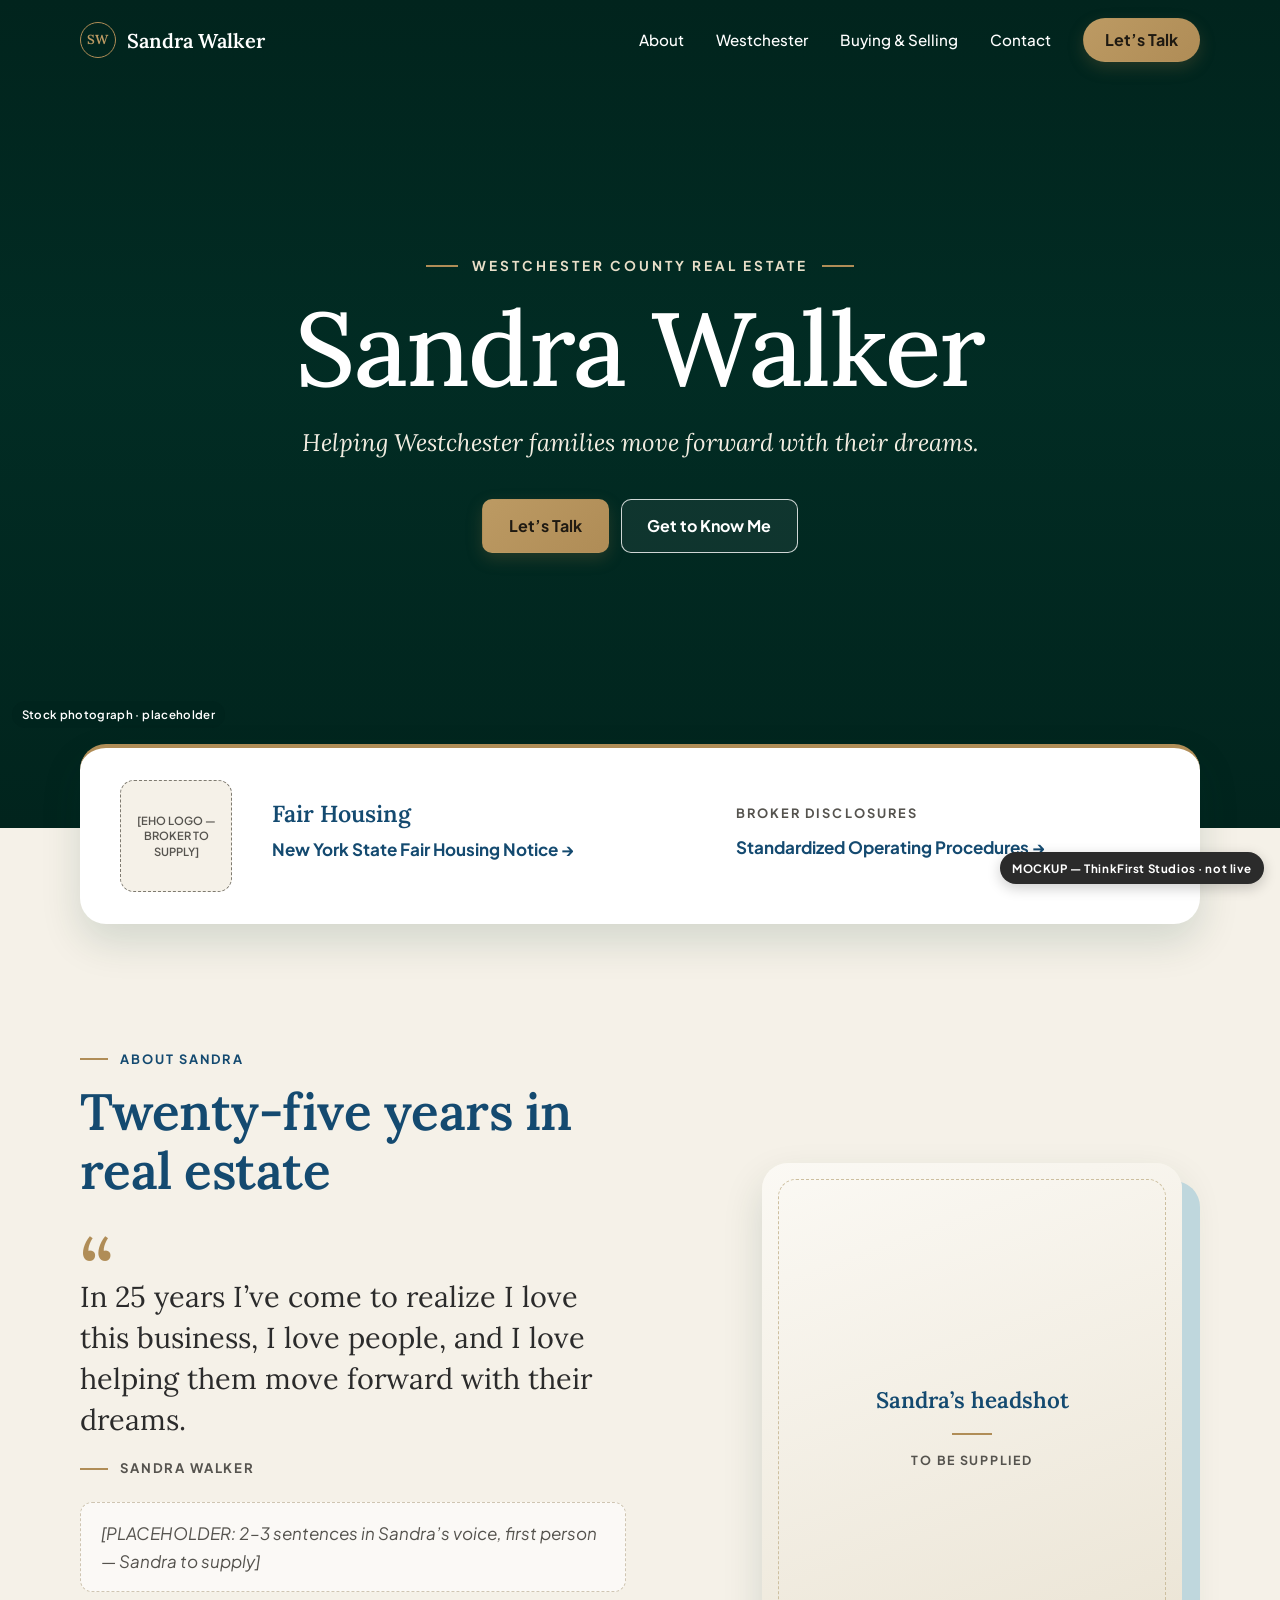
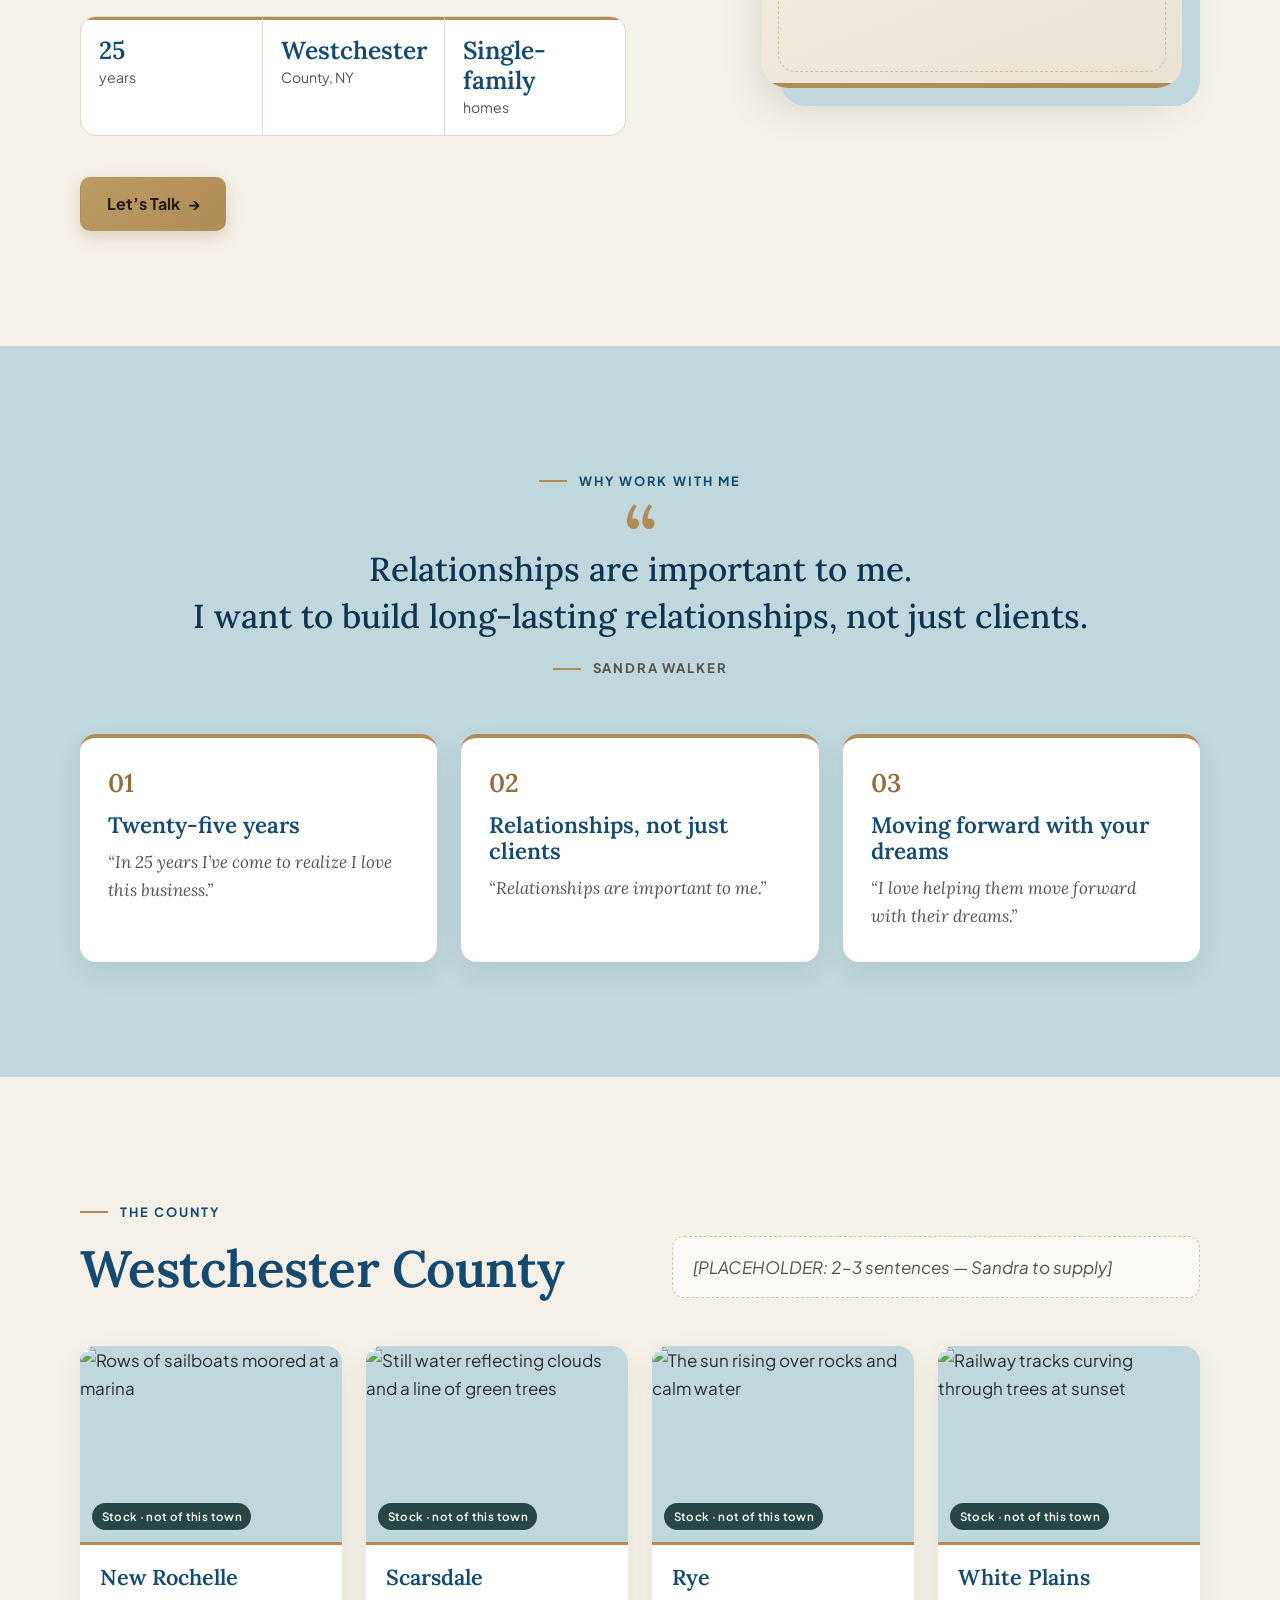
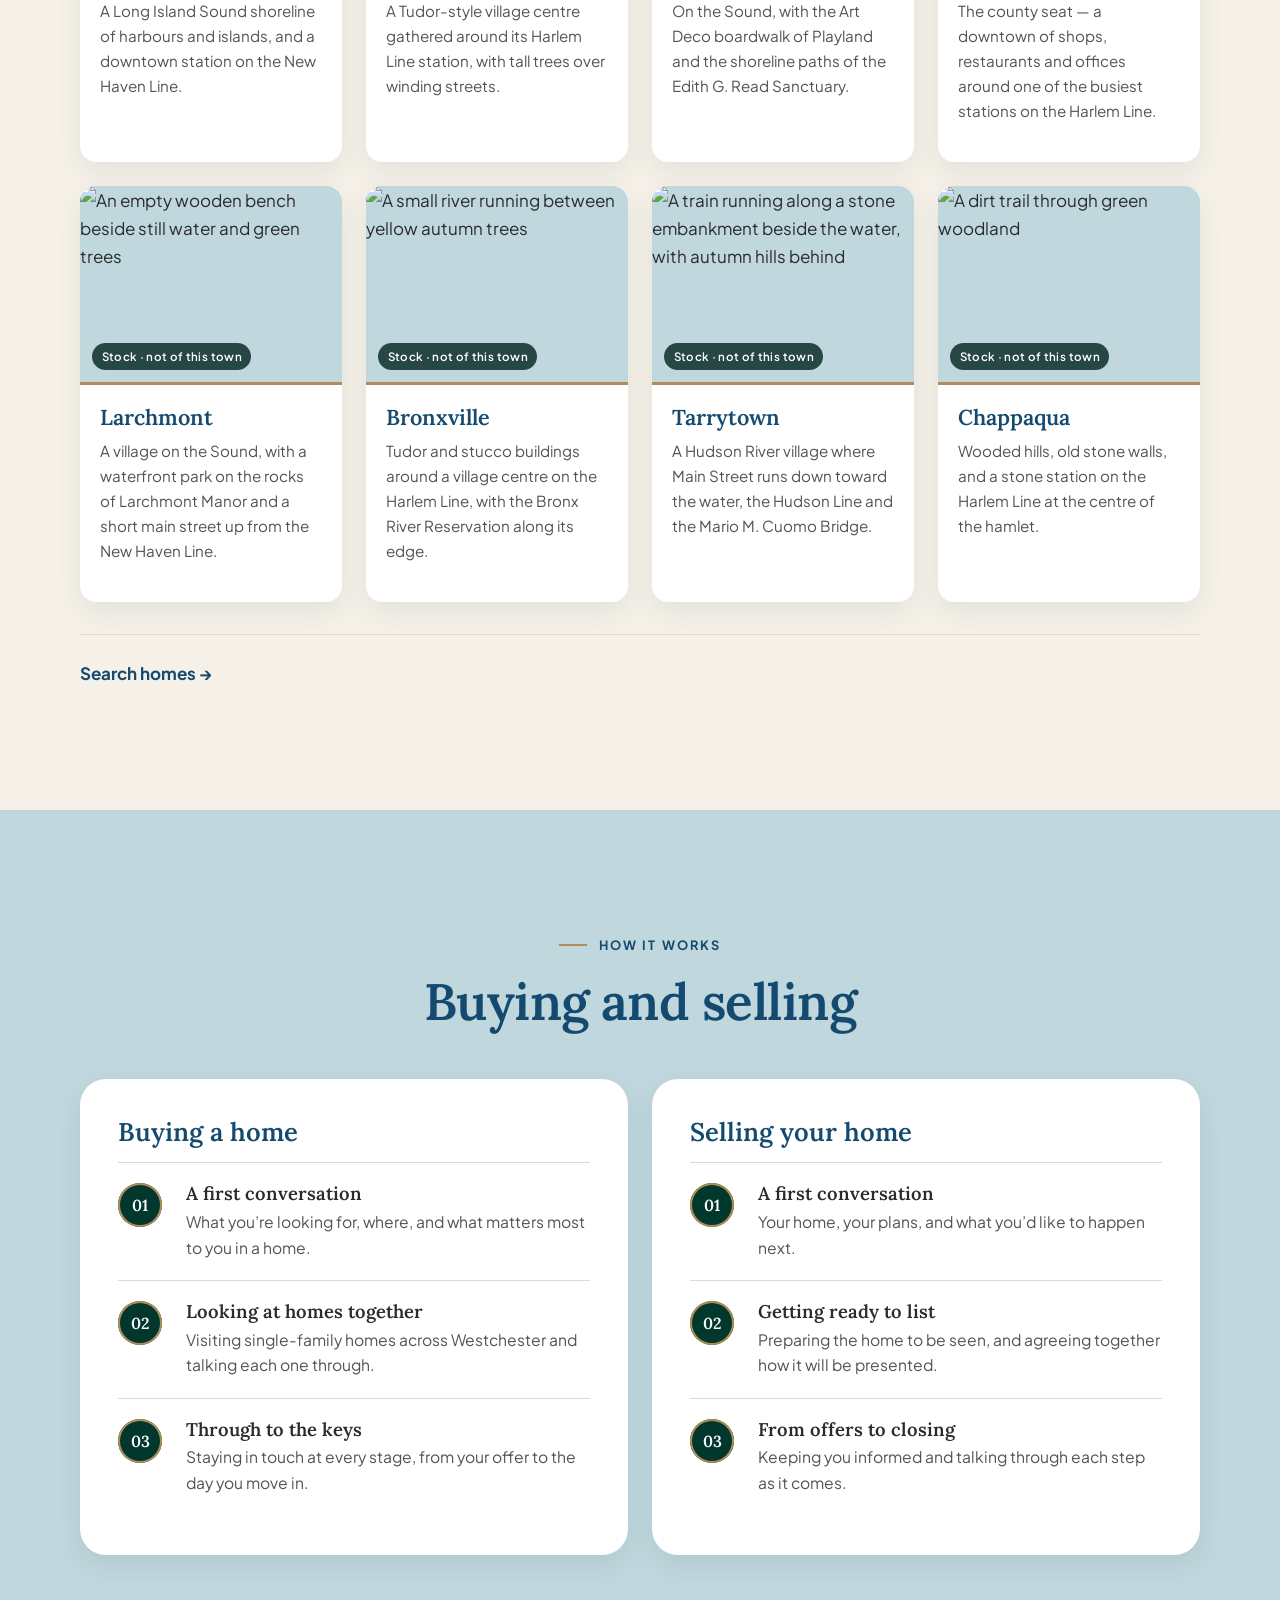
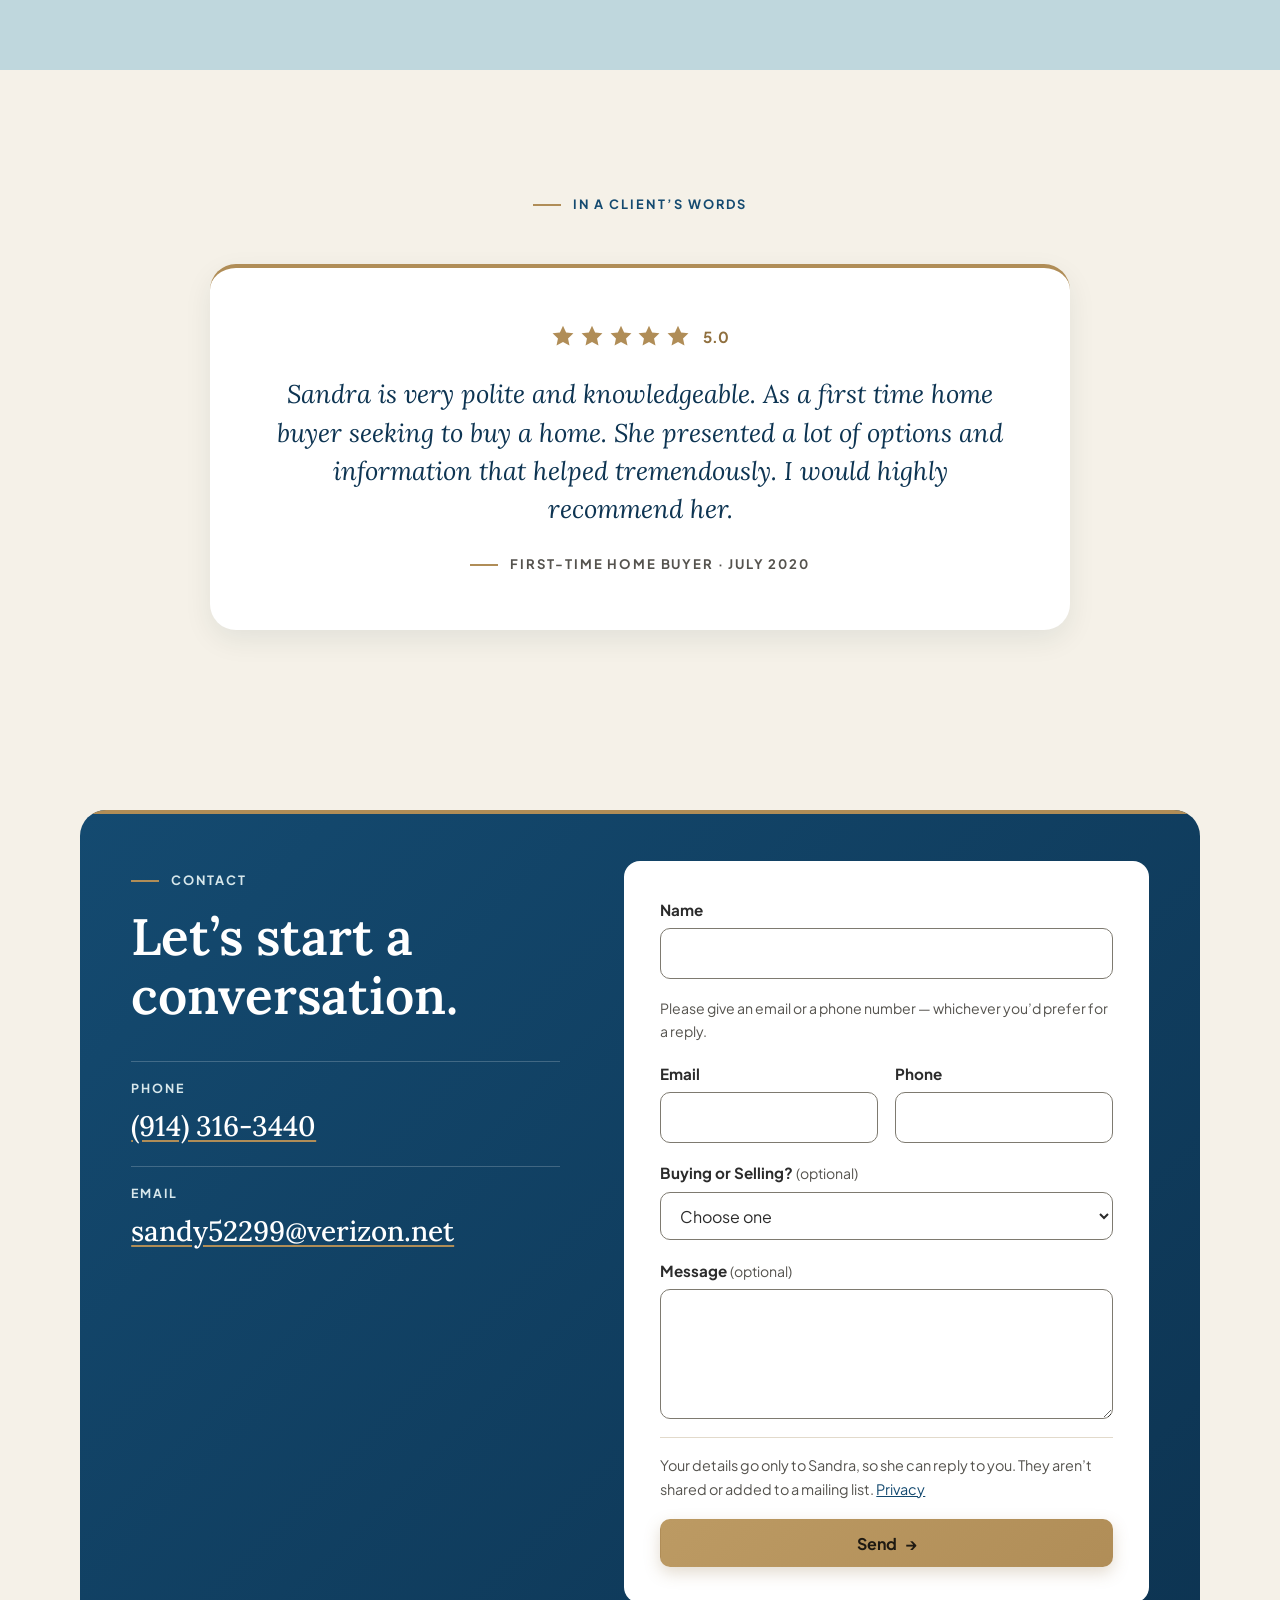
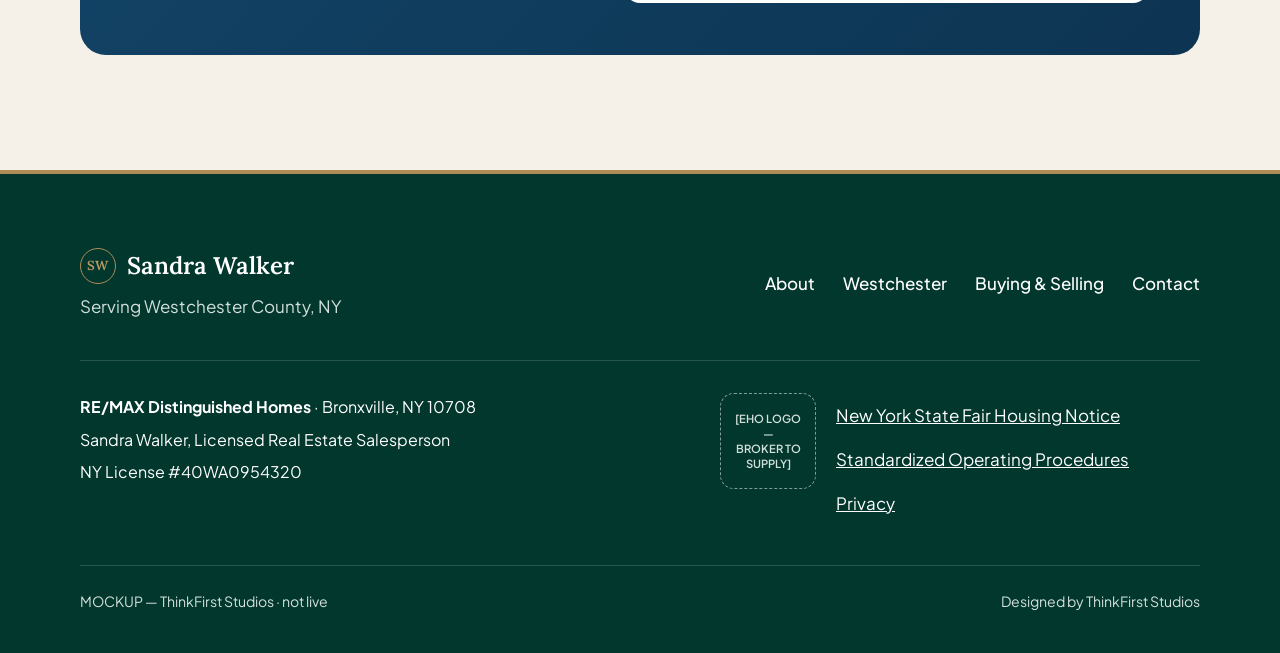
==== index.html @ 58f5e788 "Update preview: no gap under the Fair Housing panel Co-Authored-By: Claude Opus 5.5 <noreply@anthrop" ====
<!DOCTYPE html>
<html lang="en-US">
<head>
  <meta charset="utf-8">
  <meta name="viewport" content="width=device-width, initial-scale=1">
  <title>Sandra Walker · Westchester County Real Estate</title>
  <meta name="description" content="Sandra Walker — 25 years in real estate, serving Westchester County, New York, with a focus on single-family homes.">
  <meta name="robots" content="noindex, nofollow"><!-- mockup: not live -->
  <link rel="canonical" href="https://DOMAIN-TO-CONFIRM.example/">

  <meta property="og:type" content="website">
  <meta property="og:title" content="Sandra Walker · Westchester County Real Estate">
  <meta property="og:description" content="25 years in real estate, serving Westchester County, New York, with a focus on single-family homes.">
  <meta property="og:url" content="https://DOMAIN-TO-CONFIRM.example/">
  <meta property="og:image" content="https://images.pexels.com/photos/216797/pexels-photo-216797.jpeg?auto=compress&amp;cs=tinysrgb&amp;w=1200">
  <meta name="twitter:card" content="summary_large_image">

  <link rel="preconnect" href="https://fonts.googleapis.com">
  <link rel="preconnect" href="https://fonts.gstatic.com" crossorigin>
  <link href="https://fonts.googleapis.com/css2?family=Lora:ital,wght@0,400;0,500;0,600;1,400;1,500&amp;family=Plus+Jakarta+Sans:ital,wght@0,400;0,500;0,600;0,700;0,800;1,400;1,500&amp;display=swap" rel="stylesheet">
  <link rel="stylesheet" href="styles.css?v=8">
  <script>document.documentElement.classList.add('js');</script>

  <script type="application/ld+json">
  {
    "@context": "https://schema.org",
    "@type": "RealEstateAgent",
    "name": "Sandra Walker",
    "description": "Real estate in Westchester County, New York, focused on single-family homes.",
    "url": "https://DOMAIN-TO-CONFIRM.example/",
    "areaServed": {
      "@type": "AdministrativeArea",
      "name": "Westchester County, NY"
    }
  }
  </script>
</head>
<body class="home">
  <a class="skip" href="#main">Skip to content</a>

  <div class="mockup-badge" aria-hidden="true">MOCKUP — ThinkFirst Studios · not live</div>

  <header class="site-header" id="top">
    <div class="wrap">
      <a class="brand" href="#top"><span class="brand-mark" aria-hidden="true">SW</span>Sandra Walker</a>
      <nav class="nav" aria-label="Main">
        <button class="nav-toggle" type="button" aria-expanded="false" aria-controls="nav-list">Menu</button>
        <ul class="nav-list" id="nav-list">
          <li><a href="#about">About</a></li>
          <li><a href="#westchester">Westchester</a></li>
          <li><a href="#buying-selling">Buying &amp; Selling</a></li>
          <li><a href="#contact">Contact</a></li>
        </ul>
        <a class="btn btn--pill" href="#contact">Let’s Talk</a>
      </nav>
    </div>
  </header>

  <main id="main">
    <p class="visually-hidden">This is a design mockup by ThinkFirst Studios. It is not live, and bracketed items are placeholders awaiting confirmation.</p>

    <!-- 1 · HERO — full-bleed photo, navy scrim, centred type -->
    <section class="hero" aria-labelledby="hero-name">
      <div class="hero-media">
        <img
          src="https://images.pexels.com/photos/216797/pexels-photo-216797.jpeg?auto=compress&amp;cs=tinysrgb&amp;w=1600"
          srcset="https://images.pexels.com/photos/216797/pexels-photo-216797.jpeg?auto=compress&amp;cs=tinysrgb&amp;w=800 800w,
                  https://images.pexels.com/photos/216797/pexels-photo-216797.jpeg?auto=compress&amp;cs=tinysrgb&amp;w=1200 1200w,
                  https://images.pexels.com/photos/216797/pexels-photo-216797.jpeg?auto=compress&amp;cs=tinysrgb&amp;w=1600 1600w"
          sizes="100vw" width="1600" height="899"
          alt="A path through tall trees in autumn, the ground covered in fallen leaves">
        <span class="stock-tag">Stock photograph · placeholder</span>
      </div>

      <div class="wrap hero-inner">
        <p class="hero-sub reveal">Westchester County Real Estate</p>
        <h1 class="hero-name reveal" style="--i:1" id="hero-name">Sandra Walker</h1>
        <p class="hero-line reveal" style="--i:2">Helping Westchester families move forward with their dreams.</p>
        <div class="hero-actions reveal" style="--i:3">
          <a class="btn btn--light" href="#contact">Let’s Talk</a>
          <a class="btn btn--ghost" href="#about">Get to Know Me</a>
        </div>
      </div>
    </section>

    <!-- Fair Housing + About share one background so there is no gap under the panel -->
    <div class="about-wrap">

    <!-- FAIR HOUSING — homepage element, prominent (B3 + B4). The footer repeats it; the footer alone is not enough. -->
    <section class="fair-housing" id="fair-housing" aria-labelledby="fh-title">
      <div class="wrap">
        <div class="fh-panel">
          <div class="eho-slot" role="img" aria-label="Placeholder: Equal Housing Opportunity logo, broker to supply">[EHO LOGO —<br>BROKER TO SUPPLY]</div>
          <div class="fh-col">
            <h2 class="fh-title" id="fh-title">Fair Housing</h2>
            <a class="text-link" href="#fair-housing">New York State Fair Housing Notice&nbsp;→</a>
          </div>
          <div class="fh-col">
            <p class="fh-kicker">Broker disclosures</p>
            <a class="text-link" href="#fair-housing">Standardized Operating Procedures&nbsp;→</a>
          </div>
        </div>
      </div>
    </section>

    <!-- 2 · ABOUT — text left, portrait right -->
    <section class="section" id="about" aria-labelledby="about-title">
      <div class="wrap about-grid">
        <div class="about-text">
          <p class="eyebrow reveal">About Sandra</p>
          <h2 class="section-title reveal" style="--i:1" id="about-title">Twenty-five years in real estate</h2>
          <figure class="quote reveal" style="--i:2">
            <span class="qmark" aria-hidden="true">“</span>
            <blockquote><p>In 25 years I’ve come to realize I love this business, I love people, and I love helping them move forward with their dreams.</p></blockquote>
            <figcaption>Sandra Walker</figcaption>
          </figure>
          <p class="placeholder-copy reveal" style="--i:3">[PLACEHOLDER: 2–3 sentences in Sandra’s voice, first person — Sandra to supply]</p>
          <ul class="facts reveal" style="--i:4" aria-label="At a glance">
            <li><strong>25</strong><span>years</span></li>
            <li><strong>Westchester</strong><span>County, NY</span></li>
            <li><strong>Single-family</strong><span>homes</span></li>
          </ul>
          <a class="btn btn--solid reveal" style="--i:5" href="#contact">Let’s Talk <span aria-hidden="true">→</span></a>
        </div>

        <div class="about-media reveal" style="--i:2">
          <!-- Headshot hidden for presenting; assets/sandra-headshot.jpg (240px) is on file. Swap in a full-size photo when supplied. -->
          <div class="portrait portrait--empty" role="img" aria-label="Placeholder: Sandra’s headshot, to be supplied">
            <div class="portrait-label">
              <strong>Sandra’s headshot</strong>
              <span class="rule-short" aria-hidden="true"></span>
              <span>To be supplied</span>
            </div>
          </div>
        </div>
      </div>
    </section>

    </div><!-- /.about-wrap -->

    <!-- 3 · WHY WORK WITH ME — built from her two quotes and nothing else -->
    <section class="section section--mist" id="why" aria-labelledby="why-title">
      <div class="wrap">
        <div class="center-head">
          <h2 class="eyebrow reveal" id="why-title">Why work with me</h2>
          <figure class="quote quote--center quote--two-line reveal" style="--i:1">
            <span class="qmark" aria-hidden="true">“</span>
            <blockquote><p>Relationships are important to me.<br class="br-wide">I want to build long-lasting relationships, not just clients.</p></blockquote>
            <figcaption>Sandra Walker</figcaption>
          </figure>
        </div>

        <ul class="points">
          <li class="point reveal">
            <span class="point-num" aria-hidden="true">01</span>
            <h3>Twenty-five years</h3>
            <p>“In 25 years I’ve come to realize I love this business.”</p>
          </li>
          <li class="point reveal" style="--i:1">
            <span class="point-num" aria-hidden="true">02</span>
            <h3>Relationships, not just clients</h3>
            <p>“Relationships are important to me.”</p>
          </li>
          <li class="point reveal" style="--i:2">
            <span class="point-num" aria-hidden="true">03</span>
            <h3>Moving forward with your dreams</h3>
            <p>“I love helping them move forward with their dreams.”</p>
          </li>
        </ul>
      </div>
    </section>

    <!-- 4 · WESTCHESTER COUNTY — lifestyle only; describes the place, not the people (B5). Photos generic and unlabelled (B11). -->
    <section class="section" id="westchester" aria-labelledby="west-title">
      <div class="wrap">
        <div class="split-head">
          <div>
            <p class="eyebrow reveal">The county</p>
            <h2 class="section-title reveal" style="--i:1" id="west-title">Westchester County</h2>
          </div>
          <p class="placeholder-copy reveal" style="--i:2">[PLACEHOLDER: 2–3 sentences — Sandra to supply]</p>
        </div>

        <div class="towns">
          <article class="town reveal">
            <div class="town-media">
              <img loading="lazy" decoding="async" width="800" height="600"
                src="https://images.pexels.com/photos/8292102/pexels-photo-8292102.jpeg?auto=compress&amp;cs=tinysrgb&amp;w=800"
                srcset="https://images.pexels.com/photos/8292102/pexels-photo-8292102.jpeg?auto=compress&amp;cs=tinysrgb&amp;w=500 500w, https://images.pexels.com/photos/8292102/pexels-photo-8292102.jpeg?auto=compress&amp;cs=tinysrgb&amp;w=800 800w"
                sizes="(min-width:1080px) 280px, (min-width:600px) 50vw, 100vw"
                alt="Rows of sailboats moored at a marina">
              <span class="stock-tag">Stock · not of this town</span>
            </div>
            <div class="town-body">
              <h3>New Rochelle</h3>
              <p>A Long Island Sound shoreline of harbours and islands, and a downtown station on the New Haven Line.</p>
            </div>
          </article>

          <article class="town reveal" style="--i:1">
            <div class="town-media">
              <img loading="lazy" decoding="async" width="800" height="600"
                src="https://images.pexels.com/photos/8605992/pexels-photo-8605992.jpeg?auto=compress&amp;cs=tinysrgb&amp;w=800"
                srcset="https://images.pexels.com/photos/8605992/pexels-photo-8605992.jpeg?auto=compress&amp;cs=tinysrgb&amp;w=500 500w, https://images.pexels.com/photos/8605992/pexels-photo-8605992.jpeg?auto=compress&amp;cs=tinysrgb&amp;w=800 800w"
                sizes="(min-width:1080px) 280px, (min-width:600px) 50vw, 100vw"
                alt="Still water reflecting clouds and a line of green trees">
              <span class="stock-tag">Stock · not of this town</span>
            </div>
            <div class="town-body">
              <h3>Scarsdale</h3>
              <p>A Tudor-style village centre gathered around its Harlem Line station, with tall trees over winding streets.</p>
            </div>
          </article>

          <article class="town reveal" style="--i:2">
            <div class="town-media">
              <img loading="lazy" decoding="async" width="800" height="600"
                src="https://images.pexels.com/photos/2163074/pexels-photo-2163074.jpeg?auto=compress&amp;cs=tinysrgb&amp;w=800"
                srcset="https://images.pexels.com/photos/2163074/pexels-photo-2163074.jpeg?auto=compress&amp;cs=tinysrgb&amp;w=500 500w, https://images.pexels.com/photos/2163074/pexels-photo-2163074.jpeg?auto=compress&amp;cs=tinysrgb&amp;w=800 800w"
                sizes="(min-width:1080px) 280px, (min-width:600px) 50vw, 100vw"
                alt="The sun rising over rocks and calm water">
              <span class="stock-tag">Stock · not of this town</span>
            </div>
            <div class="town-body">
              <h3>Rye</h3>
              <p>On the Sound, with the Art Deco boardwalk of Playland and the shoreline paths of the Edith G. Read Sanctuary.</p>
            </div>
          </article>

          <article class="town reveal" style="--i:3">
            <div class="town-media">
              <img loading="lazy" decoding="async" width="800" height="600"
                src="https://images.pexels.com/photos/724712/pexels-photo-724712.jpeg?auto=compress&amp;cs=tinysrgb&amp;w=800"
                srcset="https://images.pexels.com/photos/724712/pexels-photo-724712.jpeg?auto=compress&amp;cs=tinysrgb&amp;w=500 500w, https://images.pexels.com/photos/724712/pexels-photo-724712.jpeg?auto=compress&amp;cs=tinysrgb&amp;w=800 800w"
                sizes="(min-width:1080px) 280px, (min-width:600px) 50vw, 100vw"
                alt="Railway tracks curving through trees at sunset">
              <span class="stock-tag">Stock · not of this town</span>
            </div>
            <div class="town-body">
              <h3>White Plains</h3>
              <p>The county seat — a downtown of shops, restaurants and offices around one of the busiest stations on the Harlem Line.</p>
            </div>
          </article>

          <article class="town reveal">
            <div class="town-media">
              <img loading="lazy" decoding="async" width="800" height="600"
                src="https://images.pexels.com/photos/30759243/pexels-photo-30759243.jpeg?auto=compress&amp;cs=tinysrgb&amp;w=800"
                srcset="https://images.pexels.com/photos/30759243/pexels-photo-30759243.jpeg?auto=compress&amp;cs=tinysrgb&amp;w=500 500w, https://images.pexels.com/photos/30759243/pexels-photo-30759243.jpeg?auto=compress&amp;cs=tinysrgb&amp;w=800 800w"
                sizes="(min-width:1080px) 280px, (min-width:600px) 50vw, 100vw"
                alt="An empty wooden bench beside still water and green trees">
              <span class="stock-tag">Stock · not of this town</span>
            </div>
            <div class="town-body">
              <h3>Larchmont</h3>
              <p>A village on the Sound, with a waterfront park on the rocks of Larchmont Manor and a short main street up from the New Haven Line.</p>
            </div>
          </article>

          <article class="town reveal" style="--i:1">
            <div class="town-media">
              <img loading="lazy" decoding="async" width="800" height="600"
                src="https://images.pexels.com/photos/1425658/pexels-photo-1425658.jpeg?auto=compress&amp;cs=tinysrgb&amp;w=800"
                srcset="https://images.pexels.com/photos/1425658/pexels-photo-1425658.jpeg?auto=compress&amp;cs=tinysrgb&amp;w=500 500w, https://images.pexels.com/photos/1425658/pexels-photo-1425658.jpeg?auto=compress&amp;cs=tinysrgb&amp;w=800 800w"
                sizes="(min-width:1080px) 280px, (min-width:600px) 50vw, 100vw"
                alt="A small river running between yellow autumn trees">
              <span class="stock-tag">Stock · not of this town</span>
            </div>
            <div class="town-body">
              <h3>Bronxville</h3>
              <p>Tudor and stucco buildings around a village centre on the Harlem Line, with the Bronx River Reservation along its edge.</p>
            </div>
          </article>

          <article class="town reveal" style="--i:2">
            <div class="town-media">
              <img loading="lazy" decoding="async" width="800" height="600"
                src="https://images.pexels.com/photos/20267281/pexels-photo-20267281.jpeg?auto=compress&amp;cs=tinysrgb&amp;w=800"
                srcset="https://images.pexels.com/photos/20267281/pexels-photo-20267281.jpeg?auto=compress&amp;cs=tinysrgb&amp;w=500 500w, https://images.pexels.com/photos/20267281/pexels-photo-20267281.jpeg?auto=compress&amp;cs=tinysrgb&amp;w=800 800w"
                sizes="(min-width:1080px) 280px, (min-width:600px) 50vw, 100vw"
                alt="A train running along a stone embankment beside the water, with autumn hills behind">
              <span class="stock-tag">Stock · not of this town</span>
            </div>
            <div class="town-body">
              <h3>Tarrytown</h3>
              <p>A Hudson River village where Main Street runs down toward the water, the Hudson Line and the Mario M. Cuomo Bridge.</p>
            </div>
          </article>

          <article class="town reveal" style="--i:3">
            <div class="town-media">
              <img loading="lazy" decoding="async" width="800" height="600"
                src="https://images.pexels.com/photos/30409600/pexels-photo-30409600.jpeg?auto=compress&amp;cs=tinysrgb&amp;w=800"
                srcset="https://images.pexels.com/photos/30409600/pexels-photo-30409600.jpeg?auto=compress&amp;cs=tinysrgb&amp;w=500 500w, https://images.pexels.com/photos/30409600/pexels-photo-30409600.jpeg?auto=compress&amp;cs=tinysrgb&amp;w=800 800w"
                sizes="(min-width:1080px) 280px, (min-width:600px) 50vw, 100vw"
                alt="A dirt trail through green woodland">
              <span class="stock-tag">Stock · not of this town</span>
            </div>
            <div class="town-body">
              <h3>Chappaqua</h3>
              <p>Wooded hills, old stone walls, and a stone station on the Harlem Line at the centre of the hamlet.</p>
            </div>
          </article>
        </div>

        <div class="west-foot">
          <!-- The only listings link on the site. -->
          <div class="search-row">
            <a class="text-link" href="#westchester">Search homes&nbsp;→</a>
          </div>
        </div>
      </div>
    </section>

    <!-- 5 · BUYING AND SELLING — process only (B9) -->
    <section class="section section--mist" id="buying-selling" aria-labelledby="bs-title">
      <div class="wrap">
        <div class="center-head">
          <p class="eyebrow reveal">How it works</p>
          <h2 class="section-title reveal" style="--i:1" id="bs-title">Buying and selling</h2>
        </div>

        <div class="process">
          <div class="panel reveal">
            <h3>Buying a home</h3>
            <ol class="steps">
              <li><span class="step-num" aria-hidden="true">01</span><div><h4>A first conversation</h4><p>What you’re looking for, where, and what matters most to you in a home.</p></div></li>
              <li><span class="step-num" aria-hidden="true">02</span><div><h4>Looking at homes together</h4><p>Visiting single-family homes across Westchester and talking each one through.</p></div></li>
              <li><span class="step-num" aria-hidden="true">03</span><div><h4>Through to the keys</h4><p>Staying in touch at every stage, from your offer to the day you move in.</p></div></li>
            </ol>
          </div>
          <div class="panel reveal" style="--i:1">
            <h3>Selling your home</h3>
            <ol class="steps">
              <li><span class="step-num" aria-hidden="true">01</span><div><h4>A first conversation</h4><p>Your home, your plans, and what you’d like to happen next.</p></div></li>
              <li><span class="step-num" aria-hidden="true">02</span><div><h4>Getting ready to list</h4><p>Preparing the home to be seen, and agreeing together how it will be presented.</p></div></li>
              <li><span class="step-num" aria-hidden="true">03</span><div><h4>From offers to closing</h4><p>Keeping you informed and talking through each step as it comes.</p></div></li>
            </ol>
          </div>
        </div>
      </div>
    </section>

    <!-- 6 · TESTIMONIAL — one real public review, verbatim, with the reviewer's own 5-star rating (Alex's call; no aggregate rating anywhere). Needs the reviewer's written permission before launch (L8). -->
    <section class="section" id="testimonials" aria-labelledby="t-title">
      <div class="wrap">
        <div class="center-head">
          <p class="eyebrow reveal">In a client’s words</p>
          <h2 class="visually-hidden" id="t-title">A client review</h2>
        </div>
        <figure class="review reveal" style="--i:1">
          <div class="review-stars" role="img" aria-label="Rated 5 out of 5"><svg viewBox="0 0 20 20" aria-hidden="true" focusable="false"><path d="M10 1.5l2.6 5.6 6.1.7-4.5 4.2 1.2 6L10 15l-5.4 3 1.2-6L1.3 7.8l6.1-.7z"/></svg><svg viewBox="0 0 20 20" aria-hidden="true" focusable="false"><path d="M10 1.5l2.6 5.6 6.1.7-4.5 4.2 1.2 6L10 15l-5.4 3 1.2-6L1.3 7.8l6.1-.7z"/></svg><svg viewBox="0 0 20 20" aria-hidden="true" focusable="false"><path d="M10 1.5l2.6 5.6 6.1.7-4.5 4.2 1.2 6L10 15l-5.4 3 1.2-6L1.3 7.8l6.1-.7z"/></svg><svg viewBox="0 0 20 20" aria-hidden="true" focusable="false"><path d="M10 1.5l2.6 5.6 6.1.7-4.5 4.2 1.2 6L10 15l-5.4 3 1.2-6L1.3 7.8l6.1-.7z"/></svg><svg viewBox="0 0 20 20" aria-hidden="true" focusable="false"><path d="M10 1.5l2.6 5.6 6.1.7-4.5 4.2 1.2 6L10 15l-5.4 3 1.2-6L1.3 7.8l6.1-.7z"/></svg><span aria-hidden="true">5.0</span></div>
          <blockquote>
            <p>Sandra is very polite and knowledgeable. As a first time home buyer seeking to buy a home. She presented a lot of options and information that helped tremendously. I would highly recommend her.</p>
          </blockquote>
          <figcaption>First-time home buyer · July 2020</figcaption>
        </figure>
      </div>
    </section>

    <!-- 7 · CONTACT — navy panel, form card -->
    <section class="section section--tight" id="contact" aria-labelledby="contact-title">
      <div class="wrap">
        <div class="contact-panel reveal">
          <div class="contact-intro">
            <p class="eyebrow eyebrow--light">Contact</p>
            <h2 class="contact-title" id="contact-title">Let’s start a conversation.</h2>
            <dl class="contact-direct" id="contact-direct">
              <div><dt>Phone</dt><dd><a href="tel:+19143163440">(914) 316-3440</a></dd></div>
              <div><dt>Email</dt><dd><a href="mailto:sandy52299@verizon.net">sandy52299@verizon.net</a></dd></div>
            </dl>
          </div>

          <form class="form" id="contact-form" action="thanks.html" method="post" novalidate>
            <!-- [FORM HANDLER — CONFIRM at launch; mockup sends nothing] -->
            <div class="field">
              <label for="f-name">Name</label>
              <input id="f-name" name="name" type="text" autocomplete="name" required aria-describedby="e-name">
              <p class="error" id="e-name" aria-live="polite"></p>
            </div>

            <p class="hint" id="contact-hint">Please give an email or a phone number — whichever you’d prefer for a reply.</p>
            <div class="form-row">
              <div class="field">
                <label for="f-email">Email</label>
                <input id="f-email" name="email" type="email" autocomplete="email" inputmode="email" aria-describedby="contact-hint e-email">
                <p class="error" id="e-email" aria-live="polite"></p>
              </div>
              <div class="field">
                <label for="f-phone">Phone</label>
                <input id="f-phone" name="phone" type="tel" autocomplete="tel" inputmode="tel" aria-describedby="contact-hint e-phone">
                <p class="error" id="e-phone" aria-live="polite"></p>
              </div>
            </div>

            <div class="field">
              <label for="f-intent">Buying or Selling? <span class="hint">(optional)</span></label>
              <select id="f-intent" name="intent">
                <option value="">Choose one</option>
                <option>Buying</option>
                <option>Selling</option>
                <option>Both</option>
                <option>Just exploring</option>
              </select>
            </div>

            <div class="field">
              <label for="f-message">Message <span class="hint">(optional)</span></label>
              <textarea id="f-message" name="message" rows="4"></textarea>
            </div>

            <p class="data-line">Your details go only to Sandra, so she can reply to you. They aren’t shared or added to a mailing list. <a href="privacy.html">Privacy</a></p>

            <div><button class="btn btn--solid btn--block" type="submit">Send <span aria-hidden="true">→</span></button></div>
          </form>
        </div>
      </div>
    </section>
  </main>

  <!-- 8 · FOOTER -->
  <footer class="site-footer">
    <div class="wrap">
      <div class="foot-top">
        <div>
          <p class="foot-name"><span class="brand-mark" aria-hidden="true">SW</span>Sandra Walker</p>
          <p class="foot-serving">Serving Westchester County, NY</p>
        </div>
        <ul class="foot-nav">
          <li><a href="#about">About</a></li>
          <li><a href="#westchester">Westchester</a></li>
          <li><a href="#buying-selling">Buying &amp; Selling</a></li>
          <li><a href="#contact">Contact</a></li>
        </ul>
      </div>

      <div class="foot-grid">
        <div class="foot-legal">
          <p><strong>RE/MAX Distinguished Homes</strong> · Bronxville, NY 10708</p>
          <p>Sandra Walker, Licensed Real Estate Salesperson</p>
          <p>NY License #40WA0954320</p>
        </div>
        <div class="foot-fh">
          <div class="eho-slot" role="img" aria-label="Placeholder: Equal Housing Opportunity logo, broker to supply">[EHO LOGO —<br>BROKER TO SUPPLY]</div>
          <ul>
            <li><a href="#fair-housing">New York State Fair Housing Notice</a></li>
            <li><a href="#fair-housing">Standardized Operating Procedures</a></li>
            <li><a href="privacy.html">Privacy</a></li>
          </ul>
        </div>
      </div>

      <div class="foot-base">
        <span>MOCKUP — ThinkFirst Studios · not live</span>
        <span>Designed by ThinkFirst Studios</span>
      </div>
    </div>
  </footer>

  <!-- sticky mobile bar -->
  <div class="mobile-bar">
    <a class="btn btn--outline" href="tel:+19143163440" aria-label="Call Sandra at (914) 316-3440">Call</a>
    <a class="btn btn--solid" href="#contact">Let’s Talk</a>
  </div>

  <script src="script.js?v=5" defer></script>
</body>
</html>
---- styles.css ----
/* Sandra Walker — Westchester County Real Estate · spec mockup (ThinkFirst Studios)
   v3 palette: Estate green, Hudson indigo, Brass, Columbia mist, Fieldstone cream.
   Lora for headings and her words, Plus Jakarta Sans for everything else. */

:root {
  --green: #02372D;       /* Estate green — header, footer */
  --green-deep: #01241D;
  --indigo: #144A70;      /* Hudson indigo — headings, links */
  --indigo-deep: #0D3452;
  --brass: #B08D57;       /* Brass — buttons, CTAs, accents */
  --brass-light: #BC9A63;
  --brass-deep: #8F6F3E;  /* small brass text on light grounds — 4.6:1 */
  --brass-ink: #1F1A12;   /* text on brass — 4.6:1 */
  --mist: #BFD7DD;        /* Columbia mist — section bands */
  --cream: #F5F1E8;       /* Fieldstone cream — page */
  --ink: #2B2B2B;         /* Slate — body text */
  --soft: #55534E;        /* secondary text — 5:1 on mist, 6:1 on cream */
  --white: #FFFFFF;       /* cards, forms */
  --line: #E2DACB;
  --field: #7E7A70;       /* form field borders — 4.4:1 on white */
  --error: #A12A1E;

  --serif: "Lora", Georgia, "Times New Roman", serif;
  --sans: "Plus Jakarta Sans", "Segoe UI", system-ui, -apple-system, sans-serif;

  --max: 1200px;
  --pad: clamp(1.25rem, 4vw, 2.5rem);
  --radius: 16px;
  --radius-lg: 26px;
  --shadow: 0 10px 28px rgba(2, 55, 45, .08);
  --shadow-lift: 0 18px 40px rgba(2, 55, 45, .14);
  --ease: cubic-bezier(.2, .7, .2, 1);
}

*, *::before, *::after { box-sizing: border-box; }

html { scroll-behavior: smooth; scroll-padding-top: 84px; -webkit-text-size-adjust: 100%; }

body {
  margin: 0;
  background: var(--cream);
  color: var(--ink);
  font-family: var(--sans);
  font-size: 1.0625rem;
  line-height: 1.65;
  padding-bottom: 76px; /* room for the mobile bar */
}
@media (min-width: 900px) { body { padding-bottom: 0; } }

img { max-width: 100%; display: block; }
a { color: var(--indigo); }
h1, h2, h3, h4 { font-family: var(--serif); font-weight: 600; line-height: 1.15; margin: 0; color: var(--indigo); }
p { margin: 0; }

.wrap { width: 100%; max-width: var(--max); margin: 0 auto; padding: 0 var(--pad); }

.visually-hidden {
  position: absolute !important; width: 1px; height: 1px; padding: 0; margin: -1px;
  overflow: hidden; clip: rect(0 0 0 0); white-space: nowrap; border: 0;
}

/* ---------- focus ---------- */
:focus-visible { outline: 3px solid var(--indigo); outline-offset: 3px; border-radius: 4px; }
.site-header :focus-visible, .site-footer :focus-visible, .hero :focus-visible, .contact-intro :focus-visible { outline-color: var(--brass); }

.skip {
  position: absolute; left: 1rem; top: -60px; z-index: 300;
  background: var(--green); color: #fff; padding: .75rem 1rem; border-radius: 8px; text-decoration: none;
}
.skip:focus { top: 1rem; }

/* ---------- placeholder flags ---------- */
.flag {
  display: inline-block;
  font-family: var(--sans); font-size: .78rem; font-weight: 500; font-style: normal; letter-spacing: .01em; line-height: 1.45;
  color: var(--indigo-deep);
  background: rgba(20, 74, 112, .08);
  border-left: 3px solid var(--brass);
  border-radius: 0 6px 6px 0;
  padding: .35rem .65rem;
  margin-top: .75rem;
}
.flag--dark { color: #fff; background: rgba(255, 255, 255, .12); border-left-color: var(--brass); }

.placeholder-copy {
  color: var(--soft); font-style: italic;
  border: 1.5px dashed #CFC5B2; background: rgba(255, 255, 255, .6);
  border-radius: 12px; padding: 1rem 1.25rem;
}

/* ---------- mockup marker ---------- */
.mockup-badge {
  position: fixed; z-index: 250; right: .75rem; bottom: 84px;
  background: var(--ink); color: #fff;
  font-size: .72rem; font-weight: 700; letter-spacing: .05em;
  padding: .4rem .75rem; border-radius: 999px; pointer-events: none;
  box-shadow: 0 4px 14px rgba(0, 0, 0, .2);
}
@media (min-width: 900px) { .mockup-badge { bottom: 1rem; right: 1rem; } }

/* ---------- buttons ---------- */
.btn {
  display: inline-flex; align-items: center; justify-content: center; gap: .5rem;
  min-height: 48px; padding: .8rem 1.6rem;
  font-family: var(--sans); font-size: 1rem; font-weight: 700;
  text-decoration: none; border-radius: 10px; border: 1.5px solid transparent;
  cursor: pointer;
  transition: background-position .4s var(--ease), background-color .2s, color .2s, border-color .2s, transform .2s var(--ease), box-shadow .2s;
}
.btn:hover { transform: translateY(-1px); }
.btn--solid, .btn--light, .btn--pill {
  color: var(--brass-ink);
  background: linear-gradient(135deg, var(--brass-light) 0%, var(--brass) 55%, var(--brass) 100%);
  background-size: 200% 100%; background-position: 0 0;
  box-shadow: 0 6px 16px rgba(143, 111, 62, .25);
}
.btn--solid:hover, .btn--light:hover, .btn--pill:hover { background-position: 100% 0; box-shadow: 0 8px 20px rgba(143, 111, 62, .35); }
.btn--outline { color: var(--indigo); border-color: var(--indigo); background: transparent; }
.btn--outline:hover { background: var(--indigo); color: #fff; }
.btn--ghost { color: #fff; border-color: rgba(255, 255, 255, .8); background: rgba(255, 255, 255, .06); }
.btn--ghost:hover { background: rgba(255, 255, 255, .16); border-color: #fff; }
.btn--pill { border-radius: 999px; min-height: 44px; padding: .5rem 1.3rem; }
.btn--block { width: 100%; }

.text-link {
  color: var(--indigo); text-decoration: none; font-weight: 700;
  background: linear-gradient(var(--brass), var(--brass)) 0 calc(100% - 6px) / 0 2px no-repeat;
  transition: background-size .4s var(--ease);
  display: inline-flex; align-items: center; min-height: 44px;
}
.text-link:hover, .text-link:focus-visible { background-size: 100% 2px; }

/* ---------- header (transparent over the hero, Estate green on scroll) ---------- */
.site-header {
  position: fixed; top: 0; left: 0; right: 0; z-index: 200;
  background: transparent;
  transition: background-color .35s var(--ease), box-shadow .35s;
}
.site-header .wrap {
  display: flex; align-items: center; justify-content: space-between; gap: 1rem;
  min-height: 80px; transition: min-height .35s var(--ease);
}
.brand {
  display: inline-flex; align-items: center; gap: .7rem;
  font-family: var(--serif); font-size: 1.25rem; font-weight: 600;
  color: #fff; text-decoration: none; padding: .5rem 0;
}
.brand-mark {
  display: inline-flex; align-items: center; justify-content: center;
  width: 36px; height: 36px; border-radius: 50%;
  border: 1.5px solid var(--brass); color: var(--brass-light);
  font-family: var(--serif); font-size: .82rem; font-weight: 600; letter-spacing: .02em;
}
.nav { display: flex; align-items: center; gap: .5rem; }
.nav-toggle {
  min-width: 44px; min-height: 44px; padding: 0 .9rem;
  background: rgba(255, 255, 255, .08); border: 1.5px solid rgba(255, 255, 255, .7); border-radius: 999px;
  font-family: var(--sans); font-size: .9rem; font-weight: 600; color: #fff; cursor: pointer;
}
.nav-list { list-style: none; margin: 0; padding: 0; display: none; }
.nav-list.is-open {
  display: block; position: absolute; left: var(--pad); right: var(--pad); top: calc(100% - 4px);
  background: #fff; border-radius: var(--radius); box-shadow: var(--shadow-lift); padding: .5rem 1.25rem;
}
.nav-list a {
  display: flex; align-items: center; min-height: 48px;
  color: var(--ink); text-decoration: none; font-weight: 600; font-size: .98rem;
}
.nav-list.is-open li + li { border-top: 1px solid var(--line); }
.nav .btn--pill { display: none; }

.site-header.is-condensed, .site-header--solid {
  background: var(--green); box-shadow: 0 6px 20px rgba(1, 36, 29, .25);
}
.site-header.is-condensed .wrap { min-height: 64px; }

@media (min-width: 900px) {
  .nav-toggle { display: none; }
  .nav-list, .nav-list.is-open {
    display: flex; gap: 2rem; position: static; padding: 0; margin-right: 1.5rem;
    background: none; box-shadow: none; border-radius: 0;
  }
  .nav-list.is-open li + li { border-top: 0; }
  .nav-list a {
    color: #fff; font-weight: 500; font-size: .95rem;
    background: linear-gradient(var(--brass), var(--brass)) 0 calc(100% - 10px) / 0 2px no-repeat;
    transition: background-size .4s var(--ease), color .2s;
  }
  .nav-list a:hover, .nav-list a:focus-visible { background-size: 100% 2px; }
  .nav .btn--pill { display: inline-flex; }
}

/* ---------- reveals ---------- */
.js .reveal { opacity: 0; transform: translateY(12px); transition: opacity .45s ease-out, transform .45s ease-out; transition-delay: calc(var(--i, 0) * 60ms); }
.js .reveal.is-in { opacity: 1; transform: none; }

/* ---------- shared section type ---------- */
.section { padding: clamp(4.5rem, 9vw, 7.5rem) 0; }
.section--tight { padding-top: clamp(2rem, 5vw, 4rem); }
.section--mist { background: var(--mist); }
.eyebrow {
  display: inline-flex; align-items: center; gap: .75rem;
  font-family: var(--sans); font-size: .8rem; font-weight: 700; letter-spacing: .16em; text-transform: uppercase;
  color: var(--indigo); margin-bottom: 1rem;
}
.eyebrow::before { content: ""; width: 28px; height: 2px; background: var(--brass); }
.eyebrow--light { color: #D7E7EB; }
.section-title { font-size: clamp(2.1rem, 1.5rem + 2.3vw, 3.2rem); font-weight: 600; letter-spacing: -.01em; }
.center-head { text-align: center; max-width: 820px; margin: 0 auto; }
.center-head .eyebrow { justify-content: center; }
.split-head { display: grid; gap: 1.5rem; align-items: end; }
@media (min-width: 900px) { .split-head { grid-template-columns: 1fr 1fr; gap: 4rem; } }

/* ---------- hero ---------- */
.hero {
  position: relative; isolation: isolate;
  min-height: clamp(600px, 92vh, 860px);
  display: flex; align-items: center;
  padding: 120px 0 140px;
  color: #fff; text-align: center;
}
.hero-media { position: absolute; inset: 0; z-index: -1; overflow: hidden; background: var(--green-deep); }
.hero-media img { width: 100%; height: 100%; object-fit: cover; }
.hero-media::after {
  content: ""; position: absolute; inset: 0;
  background: linear-gradient(180deg, rgba(1, 36, 29, .80) 0%, rgba(2, 55, 45, .42) 45%, rgba(1, 36, 29, .86) 100%);
}
.hero-media .stock-tag { z-index: 2; bottom: 100px; }
.hero-inner { display: flex; flex-direction: column; align-items: center; }
.hero-sub {
  display: inline-flex; align-items: center; gap: .9rem;
  font-size: .85rem; font-weight: 700; letter-spacing: .22em; text-transform: uppercase; color: #E9DFC9;
}
.hero-sub::before, .hero-sub::after { content: ""; width: 32px; height: 1.5px; background: var(--brass); }
@media (max-width: 599px) { .hero-sub::before, .hero-sub::after { display: none; } }
.hero-name {
  color: #fff; font-weight: 500; letter-spacing: -.015em; line-height: 1.02;
  font-size: clamp(3.2rem, 1.8rem + 6.4vw, 6.5rem); margin-top: 1.1rem;
}
.hero-line {
  margin-top: 1.4rem; max-width: 30em;
  font-family: var(--serif); font-style: italic;
  font-size: clamp(1.15rem, 1rem + .7vw, 1.5rem); color: #F1ECE0;
}
.hero-actions { display: flex; flex-wrap: wrap; justify-content: center; gap: .75rem; margin-top: 2.25rem; }
.hero-flags { display: flex; flex-direction: column; align-items: center; gap: .25rem; margin-top: 1.5rem; max-width: 640px; }
.hero-flags .flag { text-align: left; }

.stock-tag {
  position: absolute; z-index: 2; left: .75rem; bottom: .75rem;
  background: rgba(1, 36, 29, .8); color: #fff;
  font-size: .72rem; font-weight: 600; letter-spacing: .03em; padding: .25rem .6rem; border-radius: 999px;
}

/* ---------- fair housing — overlaps the hero, can't be missed ---------- */
.fair-housing { position: relative; z-index: 5; margin-top: -84px; }
.fh-panel {
  background: var(--white); border-radius: var(--radius-lg); box-shadow: var(--shadow-lift);
  border-top: 4px solid var(--brass);
  padding: 1.75rem; display: grid; gap: 1.5rem; align-items: center;
}
@media (min-width: 900px) { .fh-panel { grid-template-columns: auto 1fr 1fr; gap: 2.5rem; padding: 2rem 2.5rem; } }
.fh-col { display: flex; flex-direction: column; align-items: flex-start; }
.fh-title { font-size: 1.45rem; }
.fh-kicker { font-size: .8rem; font-weight: 700; letter-spacing: .16em; text-transform: uppercase; color: var(--soft); }
.eho-slot {
  width: 112px; height: 112px; border-radius: 14px;
  border: 1.5px dashed var(--field); background: var(--cream);
  display: flex; align-items: center; justify-content: center; text-align: center;
  font-size: .7rem; font-weight: 600; line-height: 1.35; color: var(--soft); padding: .5rem;
}

/* ---------- about ---------- */
/* Fair Housing + About: one low-opacity landscape behind both (stock, decorative) */
.about-wrap { position: relative; isolation: isolate; display: flow-root; }
.about-wrap::before {
  content: ""; position: absolute; inset: 0; z-index: -1;
  background:
    linear-gradient(90deg, rgba(245, 241, 232, .94) 0%, rgba(245, 241, 232, .88) 50%, rgba(245, 241, 232, .80) 100%),
    url("https://images.pexels.com/photos/36949787/pexels-photo-36949787.jpeg?auto=compress&cs=tinysrgb&w=1600") center 40% / cover no-repeat;
}

.about-grid { display: grid; gap: 3.5rem; align-items: center; }
@media (min-width: 960px) { .about-grid { grid-template-columns: 1.05fr .95fr; gap: 5rem; } }
.about-text > * + * { margin-top: 1.5rem; }
.about-text .eyebrow { margin-bottom: 0; }
.about-text .section-title { margin-top: .75rem; }
.about-text .quote { margin-top: 2.25rem; }

.quote { margin: 0; position: relative; }
.quote .qmark {
  display: block; font-family: var(--serif); font-size: 5rem; line-height: .8; height: 2.6rem; font-weight: 600; color: var(--brass);
}
.quote blockquote { margin: 0; }
.quote blockquote p {
  font-family: var(--serif); font-size: clamp(1.35rem, 1.1rem + 1vw, 1.8rem); font-weight: 400; line-height: 1.42; color: var(--ink);
}
.quote figcaption { margin-top: 1rem; font-size: .82rem; font-weight: 700; letter-spacing: .14em; text-transform: uppercase; color: var(--soft); }
.quote figcaption::before { content: ""; display: inline-block; width: 28px; height: 2px; background: var(--brass); vertical-align: middle; margin-right: .75rem; }
.quote--center { text-align: center; }
.quote--center .qmark { margin: 0 auto; }
.quote--center blockquote p { font-size: clamp(1.6rem, 1.15rem + 1.8vw, 2.5rem); font-weight: 500; max-width: 24em; margin: 0 auto; color: var(--indigo-deep); }

.br-wide { display: none; }
@media (min-width: 900px) {
  .br-wide { display: inline; }
  .quote--two-line blockquote p { max-width: none; white-space: nowrap; font-size: clamp(1.6rem, 2.6vw, 2.2rem); }
  #why .center-head { max-width: 1120px; }
}

.facts {
  list-style: none; padding: 0; display: grid; grid-template-columns: repeat(3, 1fr);
  background: var(--white); border: 1px solid var(--line); border-radius: var(--radius); overflow: hidden;
}
.facts li { padding: 1rem 1.1rem; display: flex; flex-direction: column; border-top: 3px solid var(--brass); }
.facts li + li { border-left: 1px solid var(--line); }
.facts strong { font-family: var(--serif); font-size: clamp(1.1rem, .9rem + .8vw, 1.6rem); font-weight: 600; color: var(--indigo); line-height: 1.2; }
.facts span { font-size: .88rem; color: var(--soft); }

.about-media { position: relative; padding: 0 18px 18px 0; }
.portrait {
  position: relative; margin: 0 0 0 auto; width: 100%; max-width: 420px;
  aspect-ratio: 4 / 5; border-radius: var(--radius-lg); overflow: hidden;
  background: var(--mist);
  box-shadow: 18px 18px 0 0 var(--mist), var(--shadow-lift);
}
.portrait::after { content: ""; position: absolute; left: 0; right: 0; bottom: 0; height: 5px; background: var(--brass); }
.portrait img { width: 100%; height: 100%; object-fit: cover; object-position: 50% 30%; }
.portrait--empty {
  display: flex; align-items: center; justify-content: center; text-align: center; padding: 2rem;
  background: linear-gradient(160deg, #FBF9F4 0%, #EAE3D3 100%);
}
.portrait--empty::before { content: ""; position: absolute; inset: 16px; border: 1.5px dashed #CDBF9F; border-radius: 18px; pointer-events: none; }
.portrait-label { position: relative; }
.portrait-label strong { display: block; font-family: var(--serif); font-size: 1.4rem; font-weight: 600; color: var(--indigo); }
.portrait-label .rule-short { display: block; width: 40px; height: 2px; background: var(--brass); margin: .9rem auto; }
.portrait-label span:last-child { display: block; font-size: .78rem; font-weight: 700; letter-spacing: .14em; text-transform: uppercase; color: var(--soft); }

/* ---------- why (Columbia mist band) ---------- */
.points { list-style: none; margin: 3.5rem 0 0; padding: 0; display: grid; gap: 1.25rem; }
@media (min-width: 900px) { .points { grid-template-columns: repeat(3, 1fr); gap: 1.5rem; } }
.point {
  background: var(--white); border-radius: var(--radius); padding: 2rem 1.75rem; box-shadow: var(--shadow);
  border-top: 4px solid var(--brass);
  transition: transform .35s var(--ease), box-shadow .35s;
}
.point:hover { transform: translateY(-2px); box-shadow: var(--shadow-lift); }
.point-num { display: block; font-family: var(--serif); font-size: 1.6rem; font-weight: 600; color: var(--brass-deep); margin-bottom: 1rem; line-height: 1; }
.point h3 { font-size: 1.4rem; }
.point p { color: var(--soft); margin-top: .65rem; font-family: var(--serif); font-style: italic; }

/* ---------- westchester ---------- */
.towns { display: grid; gap: 1.5rem; margin-top: 3rem; grid-template-columns: 1fr; }
@media (min-width: 600px) { .towns { grid-template-columns: repeat(2, 1fr); } }
@media (min-width: 1080px) { .towns { grid-template-columns: repeat(4, 1fr); } }
.town {
  display: flex; flex-direction: column; background: var(--white);
  border-radius: var(--radius); overflow: hidden; box-shadow: var(--shadow);
  transition: transform .35s var(--ease), box-shadow .35s;
}
.town:hover { transform: translateY(-2px); box-shadow: var(--shadow-lift); }
.town-media { position: relative; aspect-ratio: 4 / 3; overflow: hidden; background: var(--mist); }
.town-media img { width: 100%; height: 100%; object-fit: cover; transition: transform .6s var(--ease); }
.town:hover .town-media img { transform: scale(1.03); }
.town-body { padding: 1.25rem 1.25rem 1.4rem; display: flex; flex-direction: column; flex: 1; border-top: 3px solid var(--brass); }
.town h3 { font-size: 1.35rem; }
.town p { font-size: .95rem; color: var(--soft); margin-top: .5rem; margin-bottom: 1rem; }
.town .flag { margin-top: auto; }
.west-foot { margin-top: 2rem; display: flex; flex-direction: column; gap: 1rem; align-items: flex-start; }
.search-row { display: flex; flex-wrap: wrap; align-items: center; gap: .25rem 1rem; padding-top: 1rem; border-top: 1px solid var(--line); width: 100%; }
.search-row .flag { margin-top: 0; }

/* ---------- buying & selling (Columbia mist band) ---------- */
.process { display: grid; gap: 1.5rem; margin-top: 3rem; }
@media (min-width: 900px) { .process { grid-template-columns: 1fr 1fr; } }
.panel { background: var(--white); border-radius: var(--radius-lg); padding: clamp(1.75rem, 3vw, 2.5rem); box-shadow: var(--shadow); }
.panel h3 { font-size: 1.6rem; margin-bottom: 1rem; }
.steps { list-style: none; margin: 0; padding: 0; }
.steps li { display: grid; grid-template-columns: 52px 1fr; gap: 1rem; padding: 1.25rem 0; border-top: 1px solid var(--line); }
.step-num {
  display: inline-flex; align-items: center; justify-content: center;
  width: 44px; height: 44px; border-radius: 50%; background: var(--green); color: #fff;
  font-family: var(--serif); font-size: 1rem; font-weight: 600;
  box-shadow: inset 0 0 0 2px var(--brass);
}
.steps h4 { font-size: 1.15rem; color: var(--ink); }
.steps p { color: var(--soft); margin-top: .25rem; font-size: .98rem; }

/* ---------- testimonial ---------- */
.review {
  position: relative; margin: 2rem auto 0; max-width: 860px; text-align: center;
  background: var(--white); border-radius: var(--radius-lg); box-shadow: var(--shadow);
  border-top: 4px solid var(--brass);
  padding: clamp(2.25rem, 5vw, 3.5rem) clamp(1.5rem, 5vw, 4rem);
}
.review-stars { display: inline-flex; align-items: center; gap: .3rem; }
.review-stars svg { width: 24px; height: 24px; fill: var(--brass); }
.review-stars span { margin-left: .5rem; font-weight: 700; font-size: .95rem; color: var(--brass-deep); }
.review blockquote { margin: 1.25rem 0 0; }
.review blockquote p { font-family: var(--serif); font-style: italic; font-size: clamp(1.2rem, 1rem + .9vw, 1.6rem); line-height: 1.5; color: var(--indigo-deep); }
.review figcaption { margin-top: 1.5rem; font-size: .82rem; font-weight: 700; letter-spacing: .14em; text-transform: uppercase; color: var(--soft); }
.review figcaption::before { content: ""; display: inline-block; width: 28px; height: 2px; background: var(--brass); vertical-align: middle; margin-right: .75rem; }

/* ---------- contact (Hudson indigo panel) ---------- */
.contact-panel {
  position: relative; overflow: hidden;
  display: grid; gap: 2.5rem;
  background: linear-gradient(135deg, var(--indigo) 0%, var(--indigo-deep) 100%);
  border-radius: var(--radius-lg); padding: clamp(1.75rem, 4vw, 3.5rem); color: #fff;
}
.contact-panel::before { content: ""; position: absolute; left: 0; right: 0; top: 0; height: 4px; background: var(--brass); }
@media (min-width: 960px) { .contact-panel { grid-template-columns: .9fr 1.1fr; gap: 4rem; align-items: start; } }
.contact-title { color: #fff; font-size: clamp(2.1rem, 1.5rem + 2.3vw, 3.2rem); }
.contact-direct { margin: 2.25rem 0 0; display: grid; gap: 1rem; }
.contact-direct div { border-top: 1px solid rgba(255, 255, 255, .2); padding-top: 1rem; }
.contact-direct dt { font-size: .78rem; font-weight: 700; letter-spacing: .16em; text-transform: uppercase; color: #D7E7EB; }
.contact-direct dd a { color: #fff; text-decoration-color: var(--brass); text-underline-offset: 4px; overflow-wrap: anywhere; }
.contact-direct dd { margin: .3rem 0 0; font-family: var(--serif); font-size: clamp(1.3rem, 1rem + 1vw, 1.75rem); font-weight: 500; }

.form { display: grid; gap: 1.1rem; background: var(--white); color: var(--ink); border-radius: var(--radius); padding: clamp(1.5rem, 3vw, 2.25rem); }
.field { display: grid; gap: .4rem; }
.field label { font-weight: 700; font-size: .95rem; }
.hint { font-size: .88rem; color: var(--soft); font-weight: 400; }
.field input, .field select, .field textarea {
  font: inherit; font-size: 1rem; color: var(--ink); background: var(--white);
  border: 1.5px solid var(--field); border-radius: 10px;
  padding: .7rem .9rem; min-height: 48px; width: 100%;
}
.field textarea { min-height: 120px; resize: vertical; }
.field input:focus-visible, .field select:focus-visible, .field textarea:focus-visible { outline: 3px solid var(--indigo); outline-offset: 1px; border-color: var(--indigo); }
.field [aria-invalid="true"] { border-color: var(--error); border-width: 2px; }
.error { color: var(--error); font-size: .9rem; font-weight: 700; }
.error:empty { display: none; }
.form-row { display: grid; gap: 1.1rem; }
@media (min-width: 640px) { .form-row { grid-template-columns: 1fr 1fr; } }
.data-line { font-size: .9rem; color: var(--soft); border-top: 1px solid var(--line); padding-top: 1rem; }

/* ---------- footer (Estate green) ---------- */
.site-footer { background: var(--green); color: #D3E0DB; padding: 4.5rem 0 2.5rem; border-top: 4px solid var(--brass); }
.site-footer a { color: #fff; }
.foot-top { display: flex; flex-wrap: wrap; justify-content: space-between; gap: 1.5rem; align-items: center; }
.foot-name { display: inline-flex; align-items: center; gap: .7rem; font-family: var(--serif); font-size: 1.5rem; font-weight: 600; color: #fff; }
.foot-serving { margin-top: .4rem; }
.foot-nav { list-style: none; margin: 0; padding: 0; display: flex; flex-wrap: wrap; gap: .25rem 1.75rem; }
.foot-nav a { display: inline-flex; min-height: 44px; align-items: center; text-decoration: none; font-weight: 500; }
.foot-nav a:hover { text-decoration: underline; text-decoration-color: var(--brass); }
.foot-grid { display: grid; gap: 2rem; margin-top: 2.5rem; padding-top: 2rem; border-top: 1px solid rgba(255, 255, 255, .15); }
@media (min-width: 900px) { .foot-grid { grid-template-columns: 1.2fr 1fr; gap: 4rem; } }
.foot-legal { font-size: 1rem; line-height: 1.7; color: #fff; }
.foot-legal p + p { margin-top: .35rem; }
.foot-fh { display: flex; gap: 1.25rem; align-items: flex-start; }
.foot-fh .eho-slot { width: 96px; height: 96px; flex: none; background: transparent; border-color: rgba(255, 255, 255, .5); color: #D3E0DB; }
.foot-fh ul { list-style: none; margin: 0; padding: 0; }
.foot-fh li a { display: inline-flex; min-height: 44px; align-items: center; }
.foot-base {
  margin-top: 2.5rem; padding-top: 1.5rem; border-top: 1px solid rgba(255, 255, 255, .15);
  display: flex; flex-wrap: wrap; gap: .5rem 2rem; justify-content: space-between; font-size: .88rem;
}

/* ---------- mobile bar ---------- */
.mobile-bar {
  position: fixed; left: 0; right: 0; bottom: 0; z-index: 220;
  display: grid; grid-template-columns: 1fr 1fr; gap: .5rem;
  padding: .6rem; background: var(--white); box-shadow: 0 -6px 20px rgba(2, 55, 45, .1);
}
.mobile-bar .btn { width: 100%; }
@media (min-width: 900px) { .mobile-bar { display: none; } }

/* ---------- simple pages (privacy, thanks) ---------- */
.page { padding: calc(80px + clamp(3rem, 7vw, 5rem)) 0 clamp(3rem, 8vw, 6rem); }
.page .wrap { max-width: 760px; }
.page h1 { font-size: clamp(2.3rem, 1.7rem + 2.4vw, 3.5rem); }
.page h2 { font-size: 1.4rem; margin: 2.25rem 0 .6rem; }
.page p + p { margin-top: .9rem; }
.page .hairline { height: 2px; width: 64px; background: var(--brass); border: 0; margin: 1.5rem 0 0; }
.site-header--solid .text-link { color: #fff; }
.draft-banner { background: var(--white); border-left: 4px solid var(--brass); border-radius: 0 14px 14px 0; padding: 1rem 1.25rem; margin: 1.5rem 0 2rem; }

/* ---------- reduced motion: everything stops ---------- */
@media (prefers-reduced-motion: reduce) {
  html { scroll-behavior: auto; }
  *, *::before, *::after { transition: none !important; animation: none !important; }
  .js .reveal { opacity: 1; transform: none; }
  .btn:hover, .point:hover, .town:hover { transform: none; }
  .town:hover .town-media img { transform: none; }
}
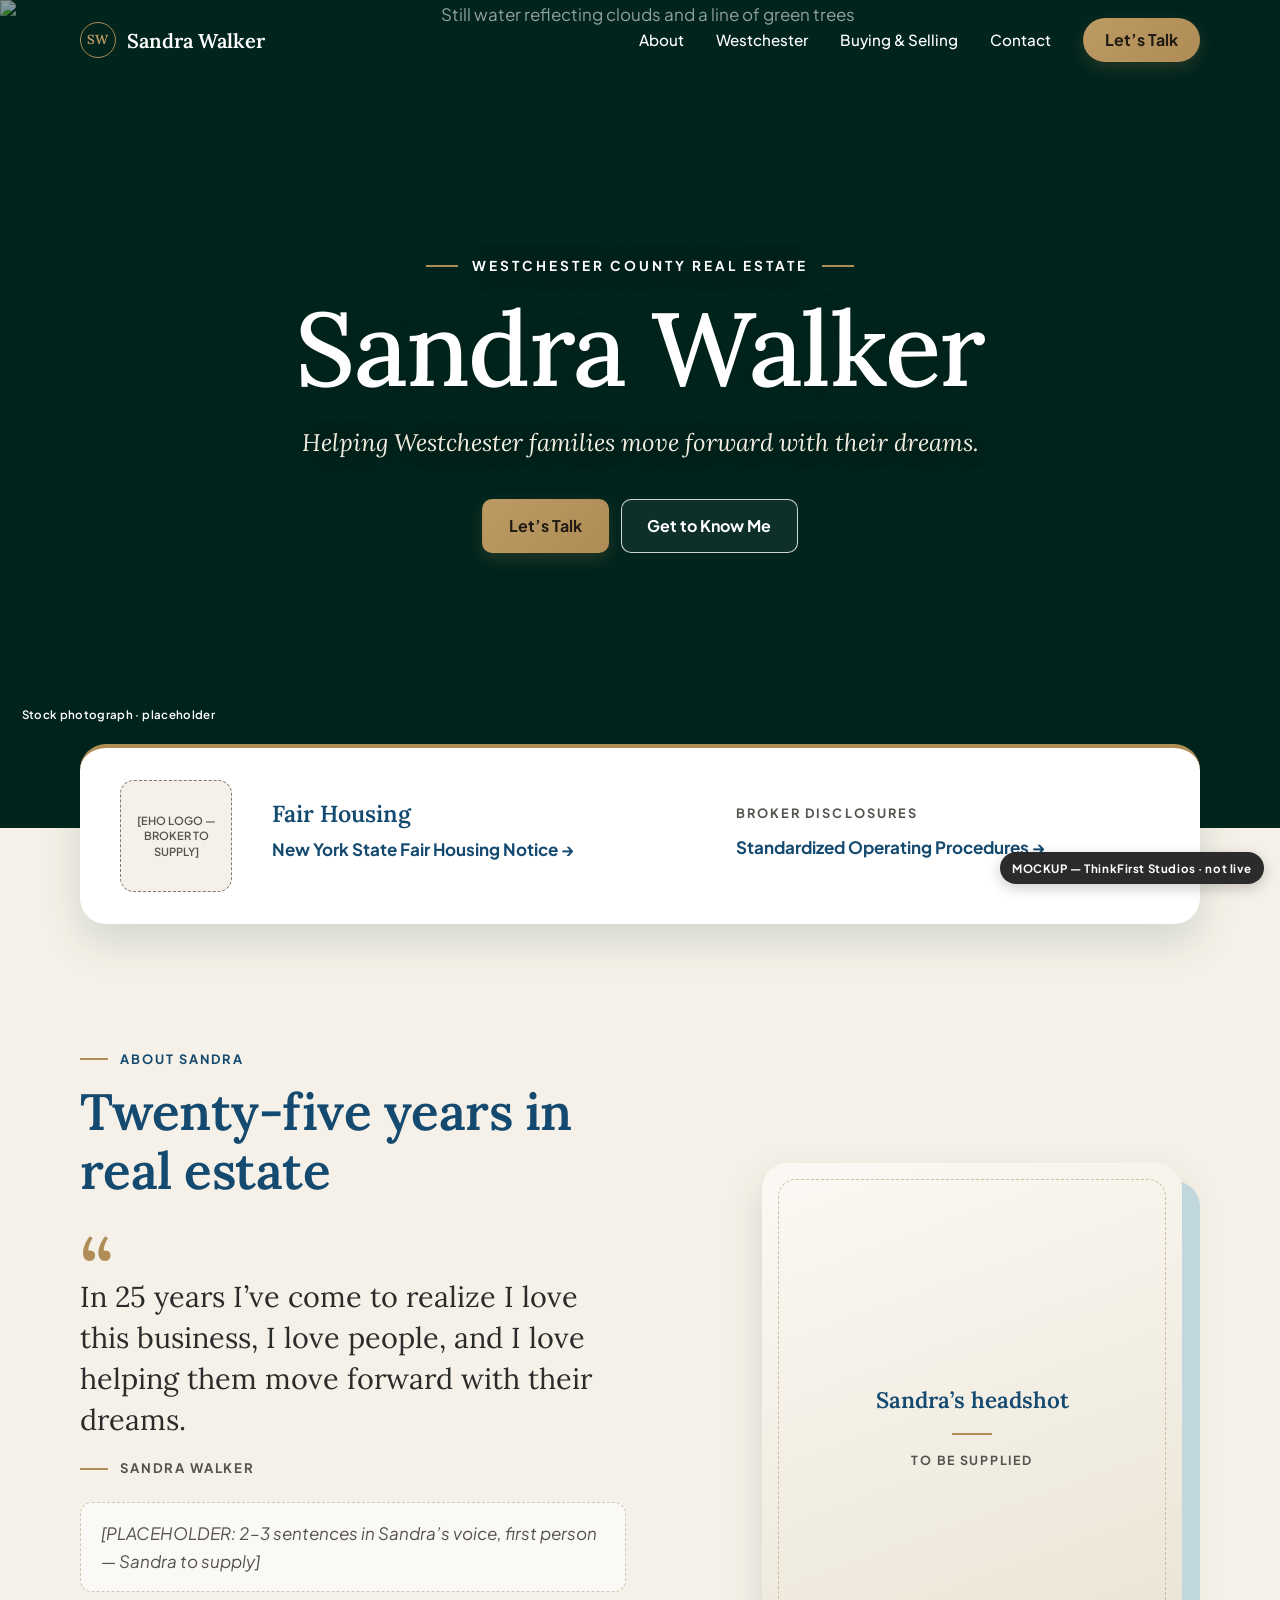
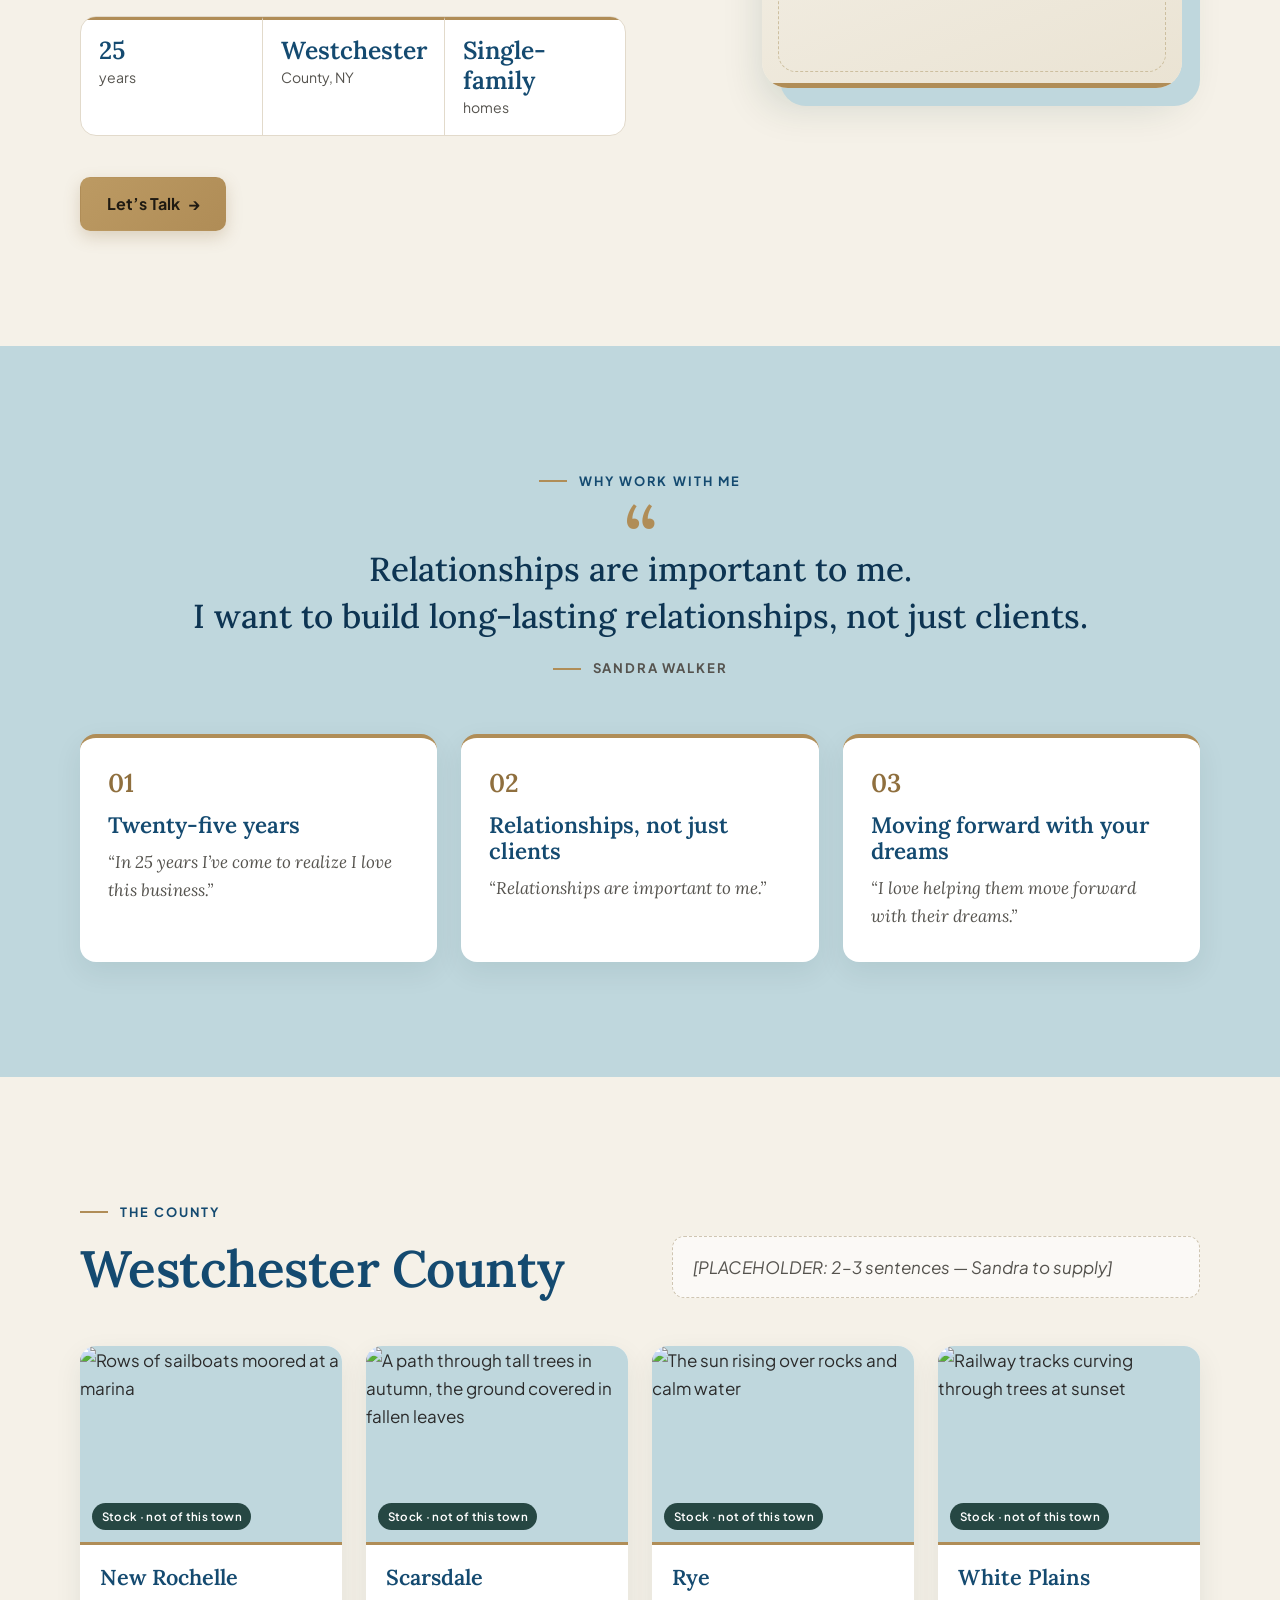
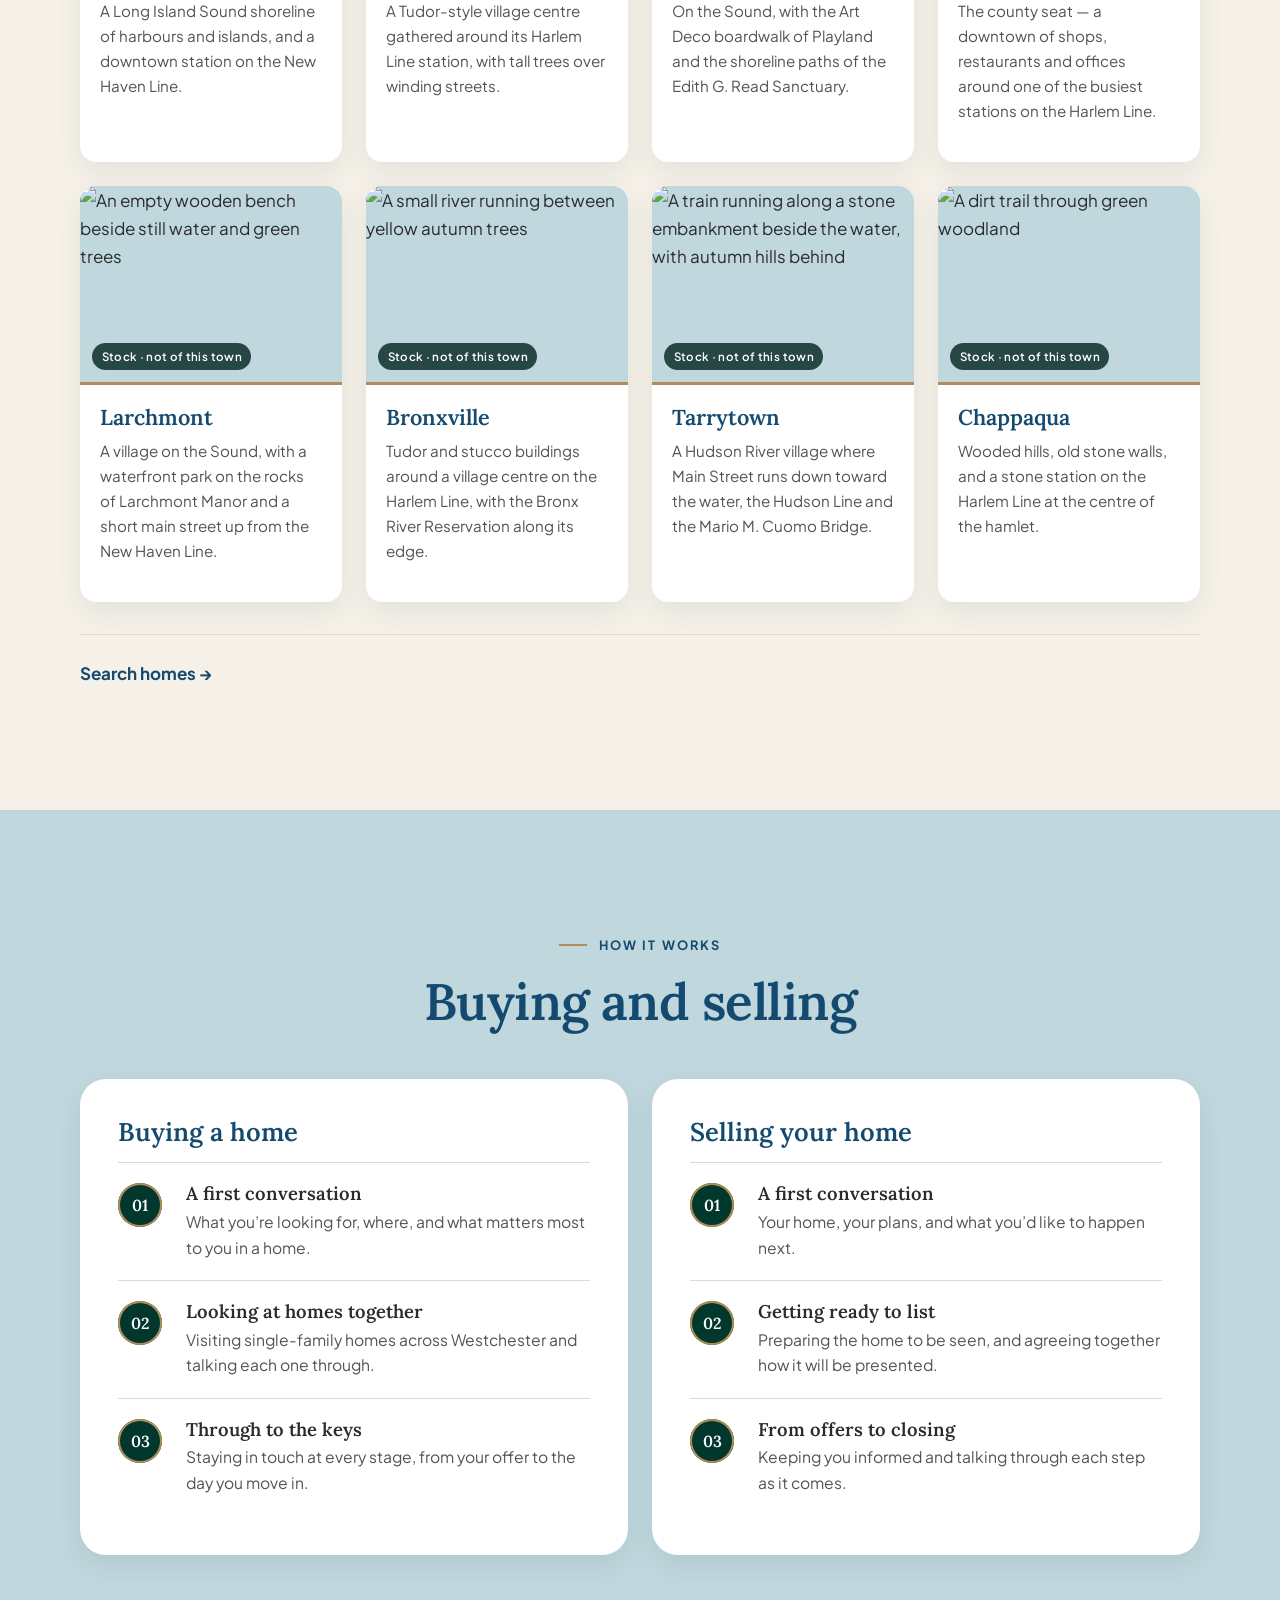
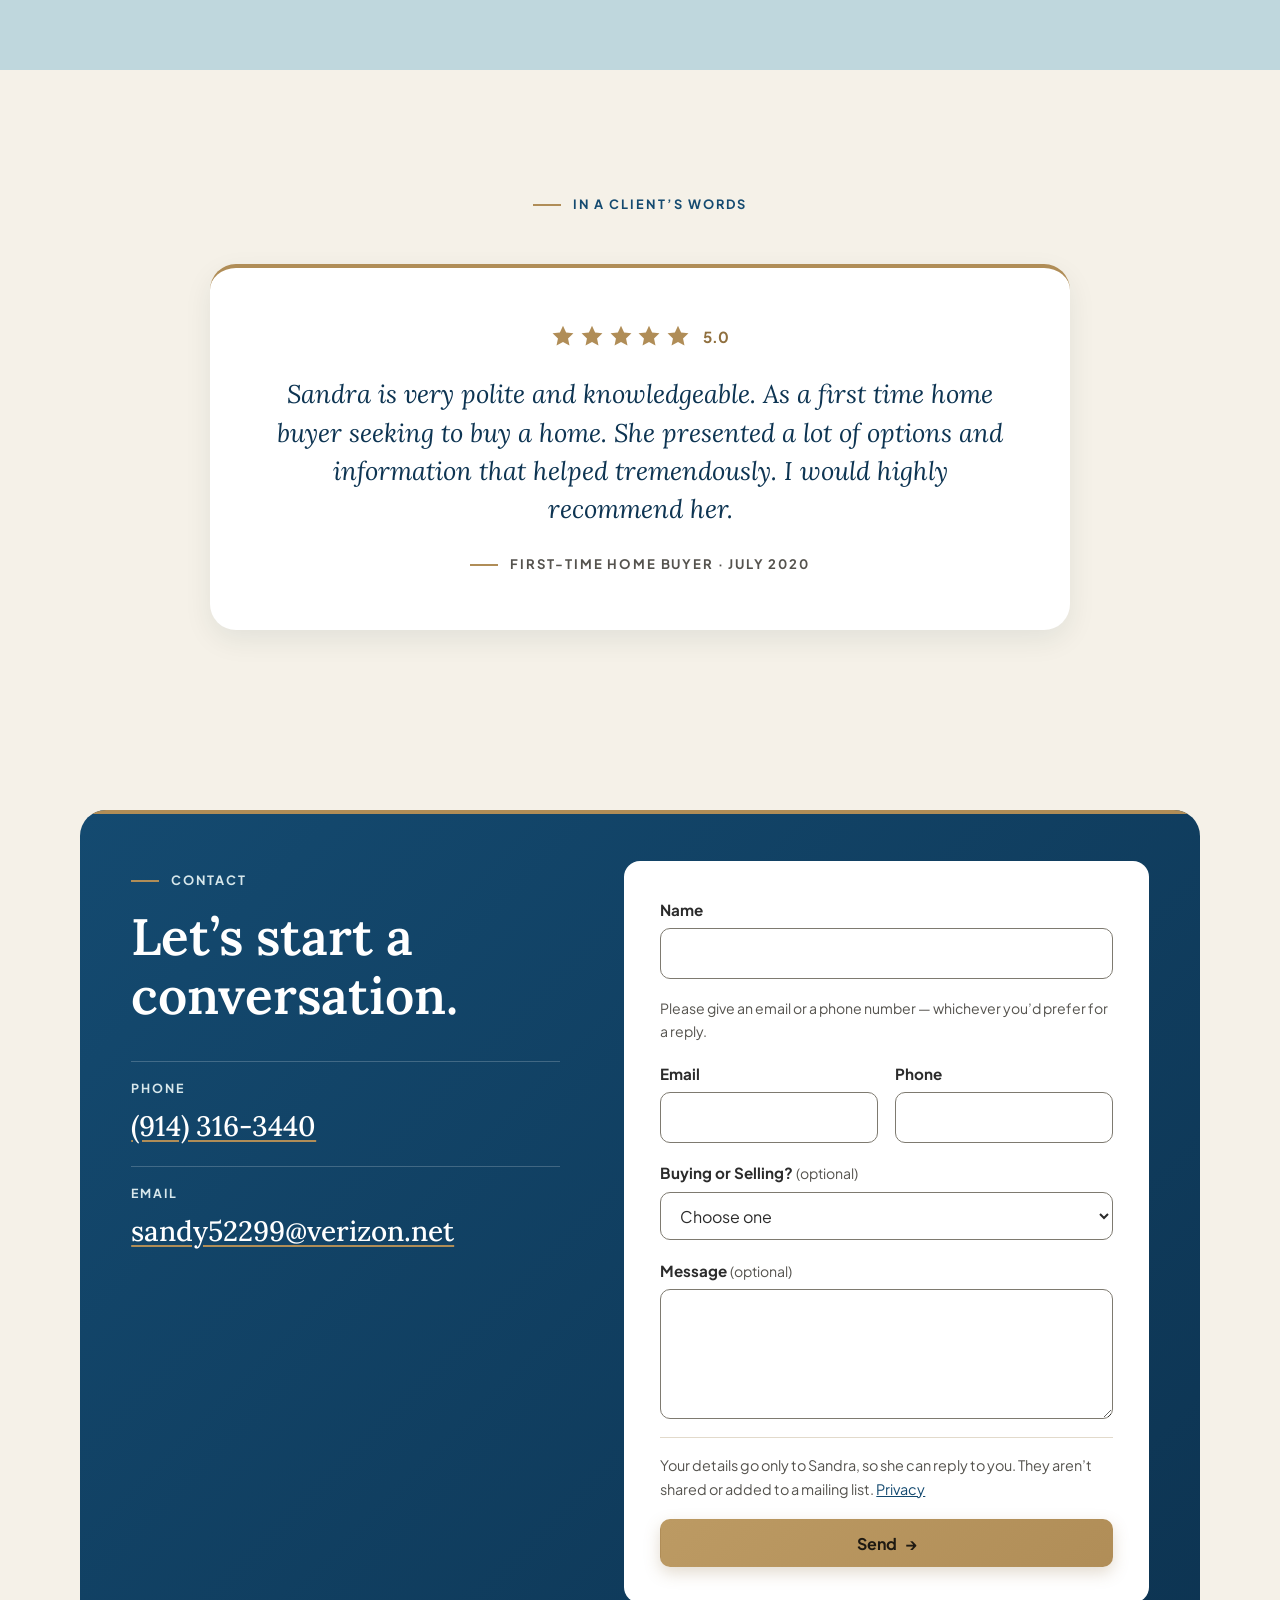
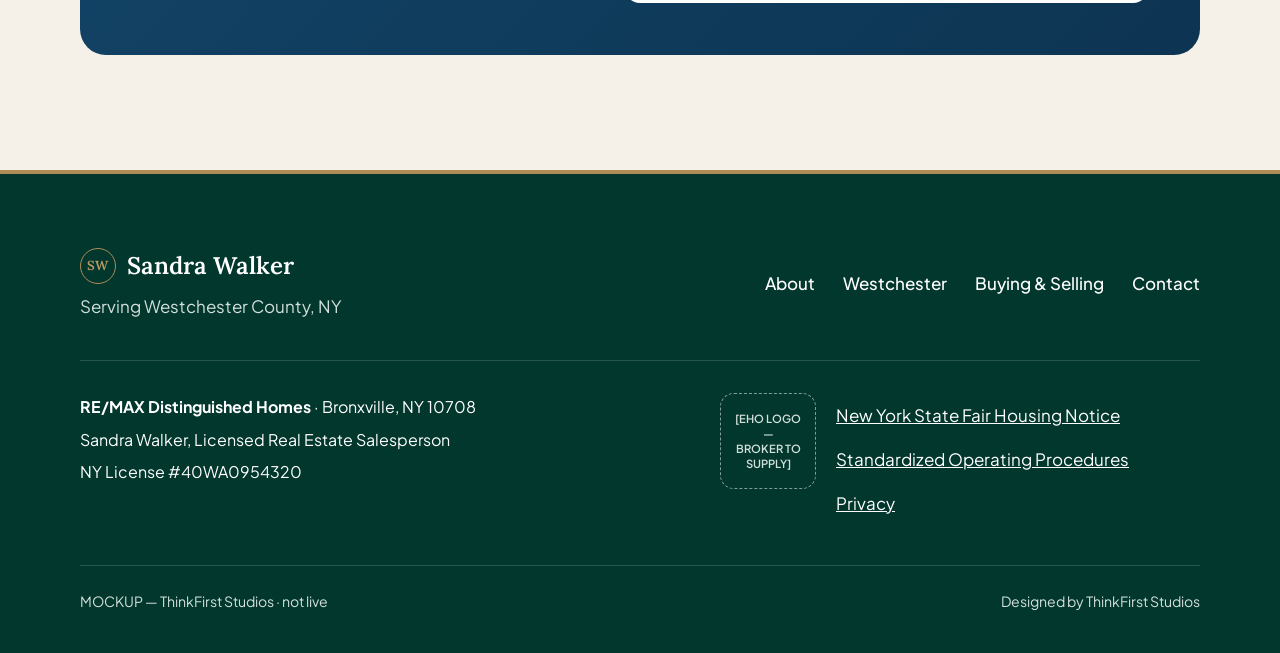
==== commit 80917f89: "Update preview: brighter hero Co-Authored-By: Claude Opus 5.5 <noreply@anthropic.com>" ====
--- a/index.html
+++ b/index.html
@@ -12,13 +12,13 @@
   <meta property="og:title" content="Sandra Walker · Westchester County Real Estate">
   <meta property="og:description" content="25 years in real estate, serving Westchester County, New York, with a focus on single-family homes.">
   <meta property="og:url" content="https://DOMAIN-TO-CONFIRM.example/">
-  <meta property="og:image" content="https://images.pexels.com/photos/216797/pexels-photo-216797.jpeg?auto=compress&amp;cs=tinysrgb&amp;w=1200">
+  <meta property="og:image" content="https://images.pexels.com/photos/8605992/pexels-photo-8605992.jpeg?auto=compress&amp;cs=tinysrgb&amp;w=1200">
   <meta name="twitter:card" content="summary_large_image">
 
   <link rel="preconnect" href="https://fonts.googleapis.com">
   <link rel="preconnect" href="https://fonts.gstatic.com" crossorigin>
   <link href="https://fonts.googleapis.com/css2?family=Lora:ital,wght@0,400;0,500;0,600;1,400;1,500&amp;family=Plus+Jakarta+Sans:ital,wght@0,400;0,500;0,600;0,700;0,800;1,400;1,500&amp;display=swap" rel="stylesheet">
-  <link rel="stylesheet" href="styles.css?v=8">
+  <link rel="stylesheet" href="styles.css?v=9">
   <script>document.documentElement.classList.add('js');</script>
 
   <script type="application/ld+json">
@@ -63,12 +63,12 @@
     <section class="hero" aria-labelledby="hero-name">
       <div class="hero-media">
         <img
-          src="https://images.pexels.com/photos/216797/pexels-photo-216797.jpeg?auto=compress&amp;cs=tinysrgb&amp;w=1600"
-          srcset="https://images.pexels.com/photos/216797/pexels-photo-216797.jpeg?auto=compress&amp;cs=tinysrgb&amp;w=800 800w,
-                  https://images.pexels.com/photos/216797/pexels-photo-216797.jpeg?auto=compress&amp;cs=tinysrgb&amp;w=1200 1200w,
-                  https://images.pexels.com/photos/216797/pexels-photo-216797.jpeg?auto=compress&amp;cs=tinysrgb&amp;w=1600 1600w"
-          sizes="100vw" width="1600" height="899"
-          alt="A path through tall trees in autumn, the ground covered in fallen leaves">
+          src="https://images.pexels.com/photos/8605992/pexels-photo-8605992.jpeg?auto=compress&amp;cs=tinysrgb&amp;w=1600"
+          srcset="https://images.pexels.com/photos/8605992/pexels-photo-8605992.jpeg?auto=compress&amp;cs=tinysrgb&amp;w=800 800w,
+                  https://images.pexels.com/photos/8605992/pexels-photo-8605992.jpeg?auto=compress&amp;cs=tinysrgb&amp;w=1200 1200w,
+                  https://images.pexels.com/photos/8605992/pexels-photo-8605992.jpeg?auto=compress&amp;cs=tinysrgb&amp;w=1600 1600w"
+          sizes="100vw" width="1600" height="1064"
+          alt="Still water reflecting clouds and a line of green trees">
         <span class="stock-tag">Stock photograph · placeholder</span>
       </div>
 
@@ -200,10 +200,10 @@
           <article class="town reveal" style="--i:1">
             <div class="town-media">
               <img loading="lazy" decoding="async" width="800" height="600"
-                src="https://images.pexels.com/photos/8605992/pexels-photo-8605992.jpeg?auto=compress&amp;cs=tinysrgb&amp;w=800"
-                srcset="https://images.pexels.com/photos/8605992/pexels-photo-8605992.jpeg?auto=compress&amp;cs=tinysrgb&amp;w=500 500w, https://images.pexels.com/photos/8605992/pexels-photo-8605992.jpeg?auto=compress&amp;cs=tinysrgb&amp;w=800 800w"
-                sizes="(min-width:1080px) 280px, (min-width:600px) 50vw, 100vw"
-                alt="Still water reflecting clouds and a line of green trees">
+                src="https://images.pexels.com/photos/216797/pexels-photo-216797.jpeg?auto=compress&amp;cs=tinysrgb&amp;w=800"
+                srcset="https://images.pexels.com/photos/216797/pexels-photo-216797.jpeg?auto=compress&amp;cs=tinysrgb&amp;w=500 500w, https://images.pexels.com/photos/216797/pexels-photo-216797.jpeg?auto=compress&amp;cs=tinysrgb&amp;w=800 800w"
+                sizes="(min-width:1080px) 280px, (min-width:600px) 50vw, 100vw"
+                alt="A path through tall trees in autumn, the ground covered in fallen leaves">
               <span class="stock-tag">Stock · not of this town</span>
             </div>
             <div class="town-body">
--- a/styles.css
+++ b/styles.css
@@ -221,15 +221,21 @@
 }
 .hero-media { position: absolute; inset: 0; z-index: -1; overflow: hidden; background: var(--green-deep); }
 .hero-media img { width: 100%; height: 100%; object-fit: cover; }
+.hero-media img { object-position: center 55%; filter: saturate(1.08) brightness(1.04); }
 .hero-media::after {
+  /* light touch: shade only where the type sits, plus a little at the top for the menu */
   content: ""; position: absolute; inset: 0;
-  background: linear-gradient(180deg, rgba(1, 36, 29, .80) 0%, rgba(2, 55, 45, .42) 45%, rgba(1, 36, 29, .86) 100%);
-}
+  background:
+    radial-gradient(ellipse 60% 50% at 50% 48%, rgba(1, 36, 29, .60) 0%, rgba(1, 36, 29, .26) 60%, rgba(1, 36, 29, 0) 100%),
+    linear-gradient(180deg, rgba(1, 36, 29, .45) 0%, rgba(1, 36, 29, 0) 22%, rgba(1, 36, 29, 0) 78%, rgba(1, 36, 29, .30) 100%);
+}
+.hero-inner { text-shadow: 0 2px 18px rgba(1, 36, 29, .55), 0 1px 3px rgba(1, 36, 29, .5); }
+.hero-inner .btn { text-shadow: none; }
 .hero-media .stock-tag { z-index: 2; bottom: 100px; }
 .hero-inner { display: flex; flex-direction: column; align-items: center; }
 .hero-sub {
   display: inline-flex; align-items: center; gap: .9rem;
-  font-size: .85rem; font-weight: 700; letter-spacing: .22em; text-transform: uppercase; color: #E9DFC9;
+  font-size: .85rem; font-weight: 700; letter-spacing: .22em; text-transform: uppercase; color: #FFFFFF;
 }
 .hero-sub::before, .hero-sub::after { content: ""; width: 32px; height: 1.5px; background: var(--brass); }
 @media (max-width: 599px) { .hero-sub::before, .hero-sub::after { display: none; } }
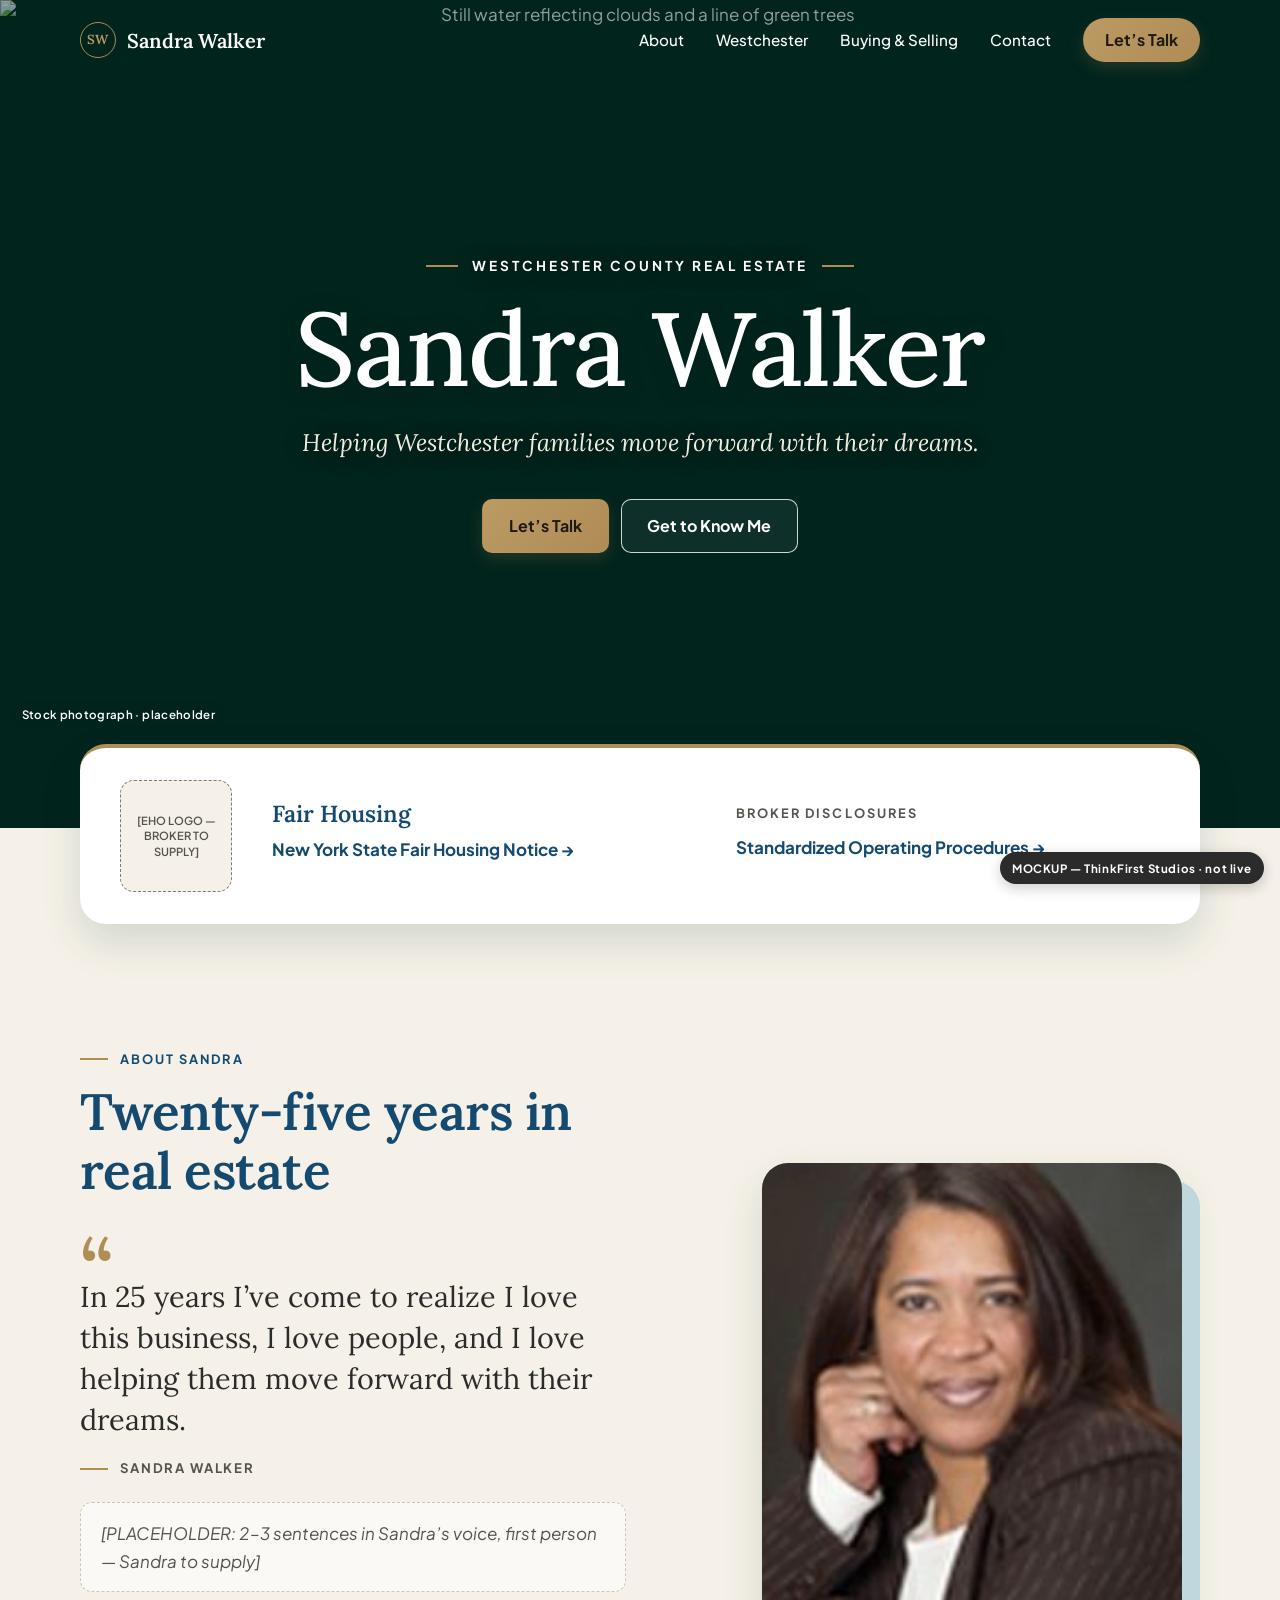
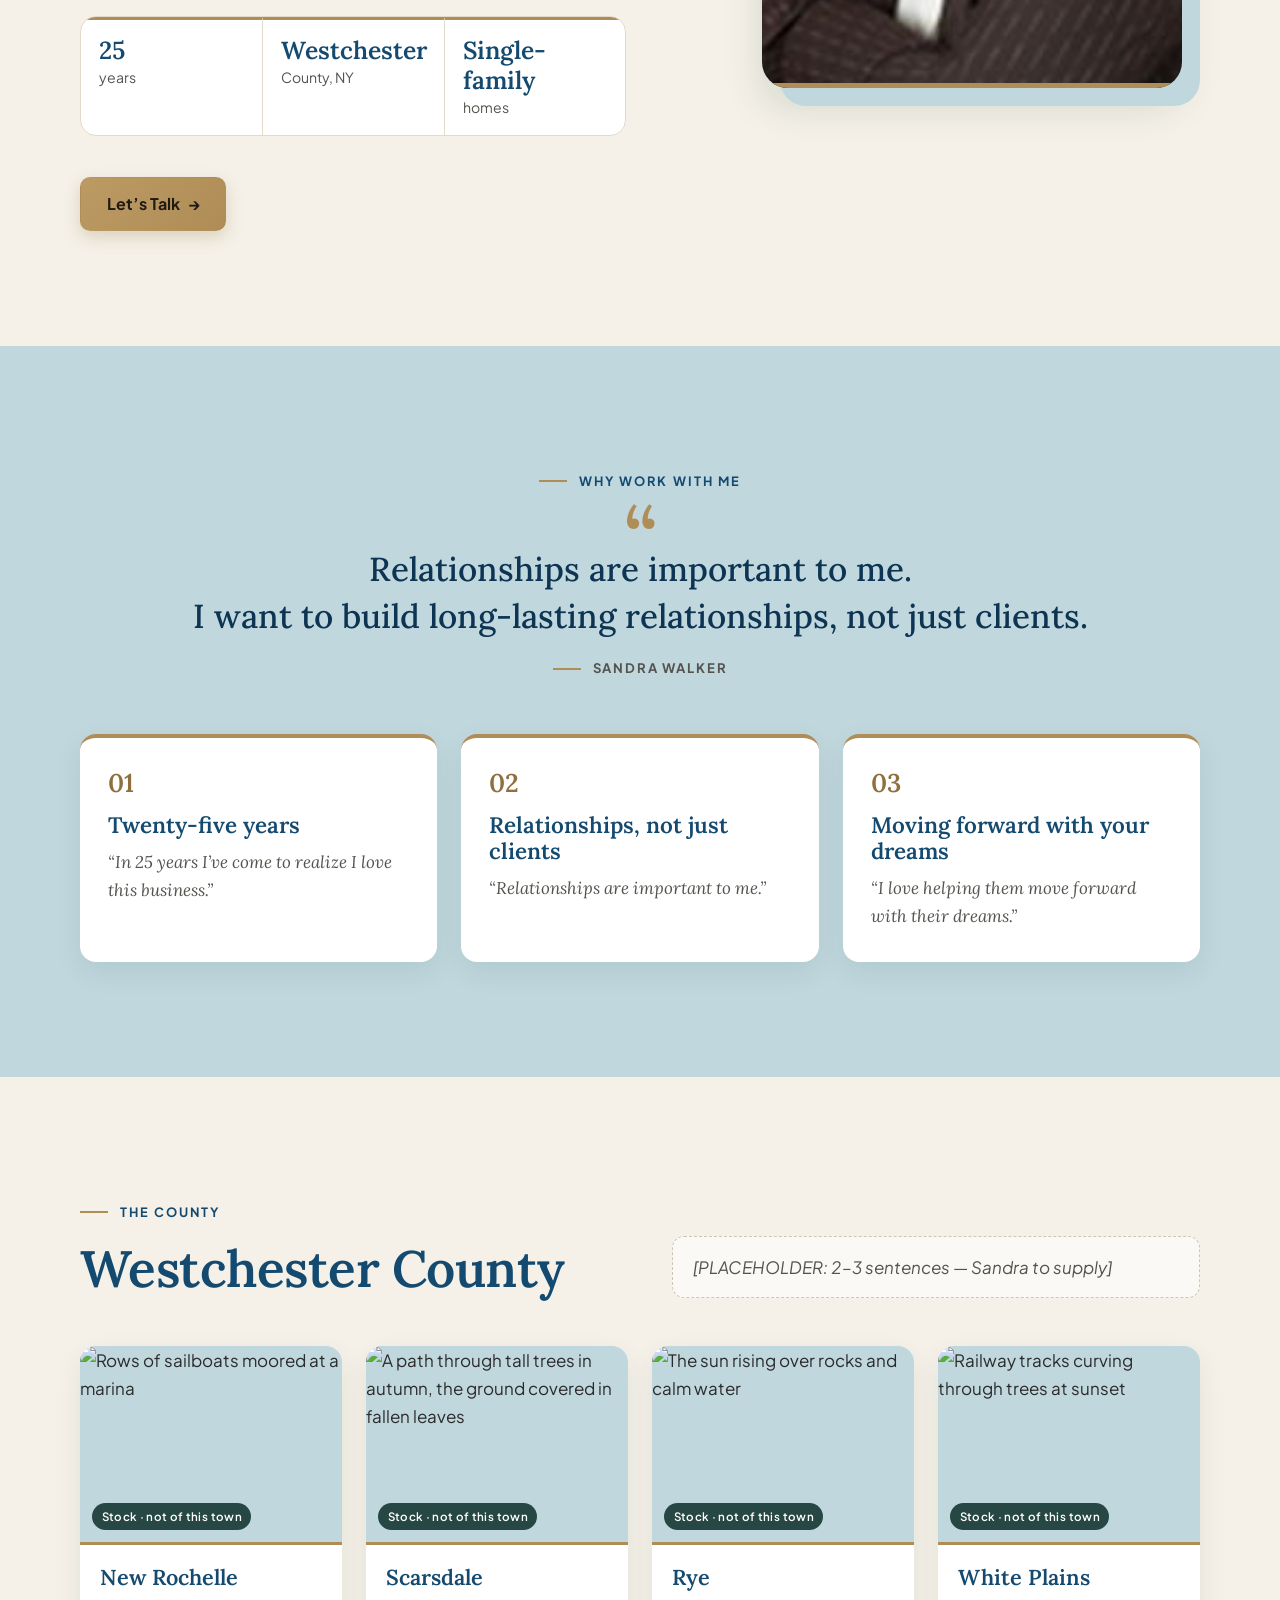
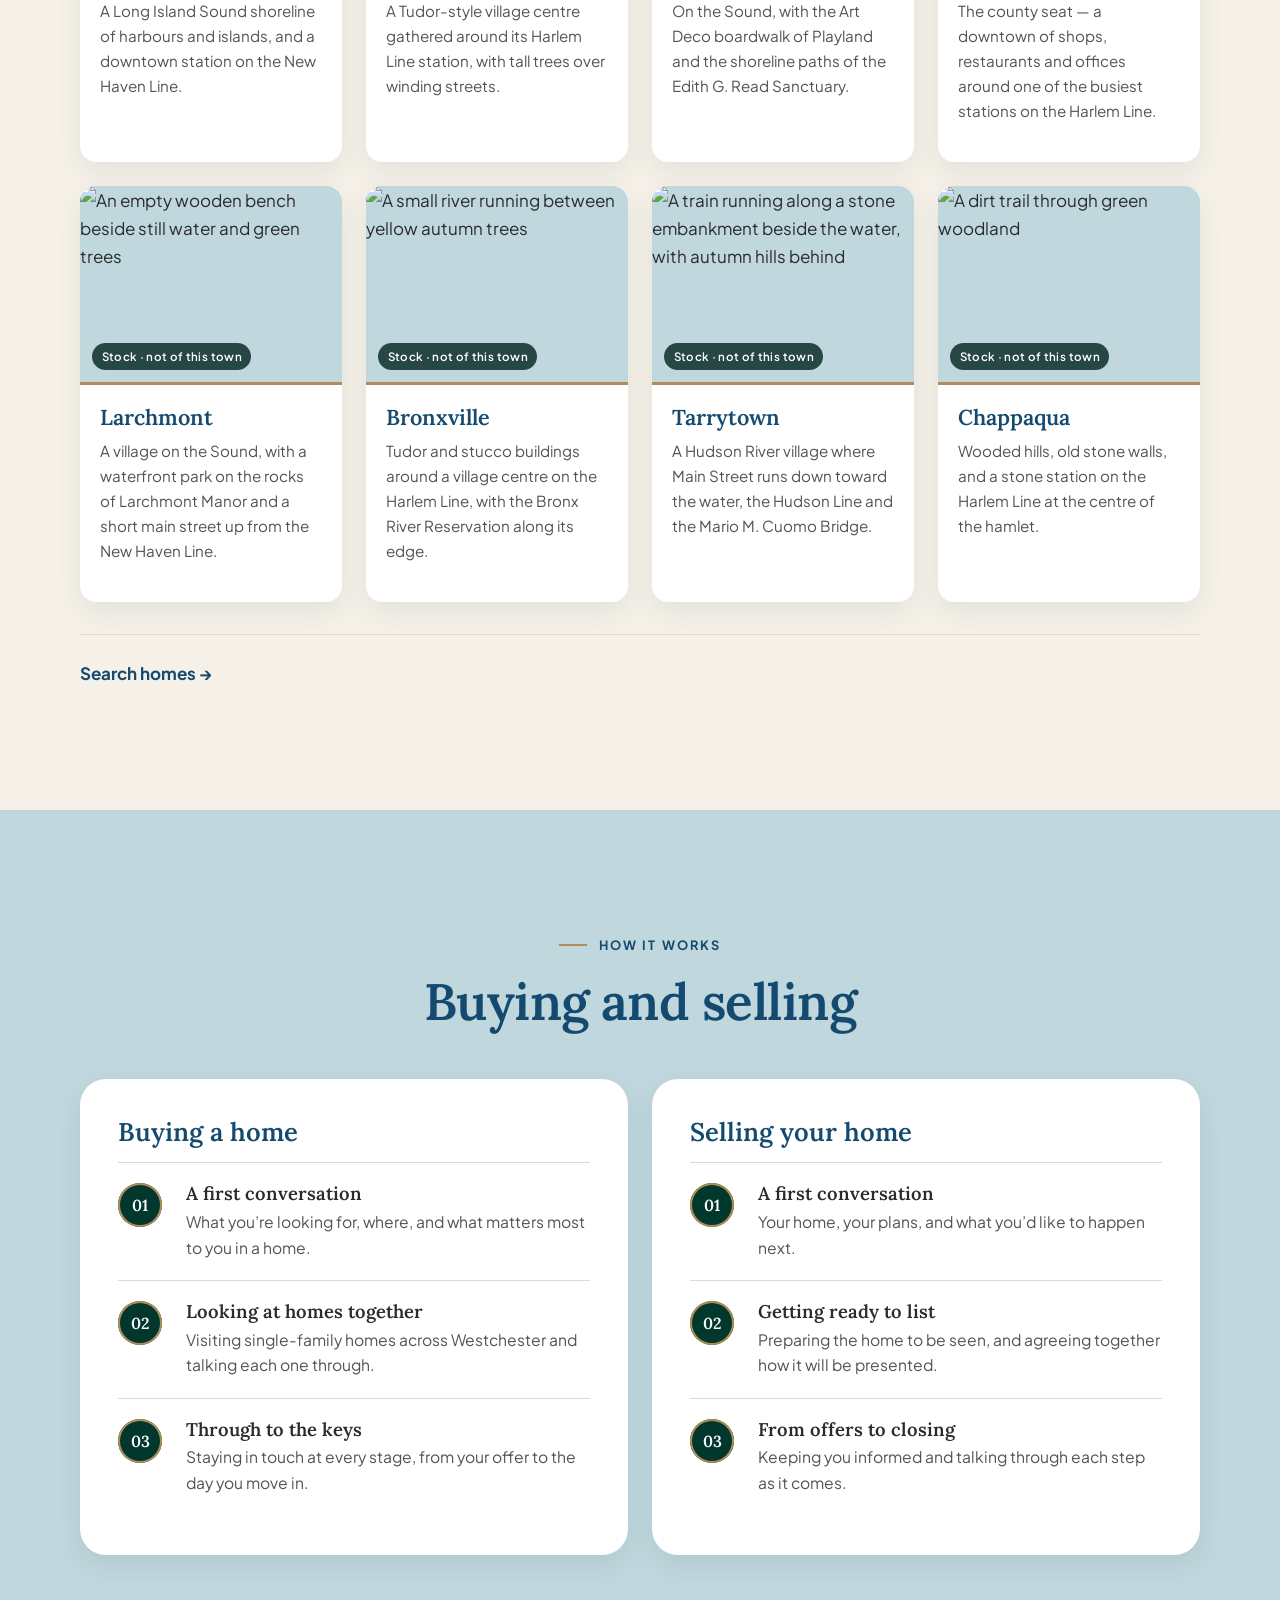
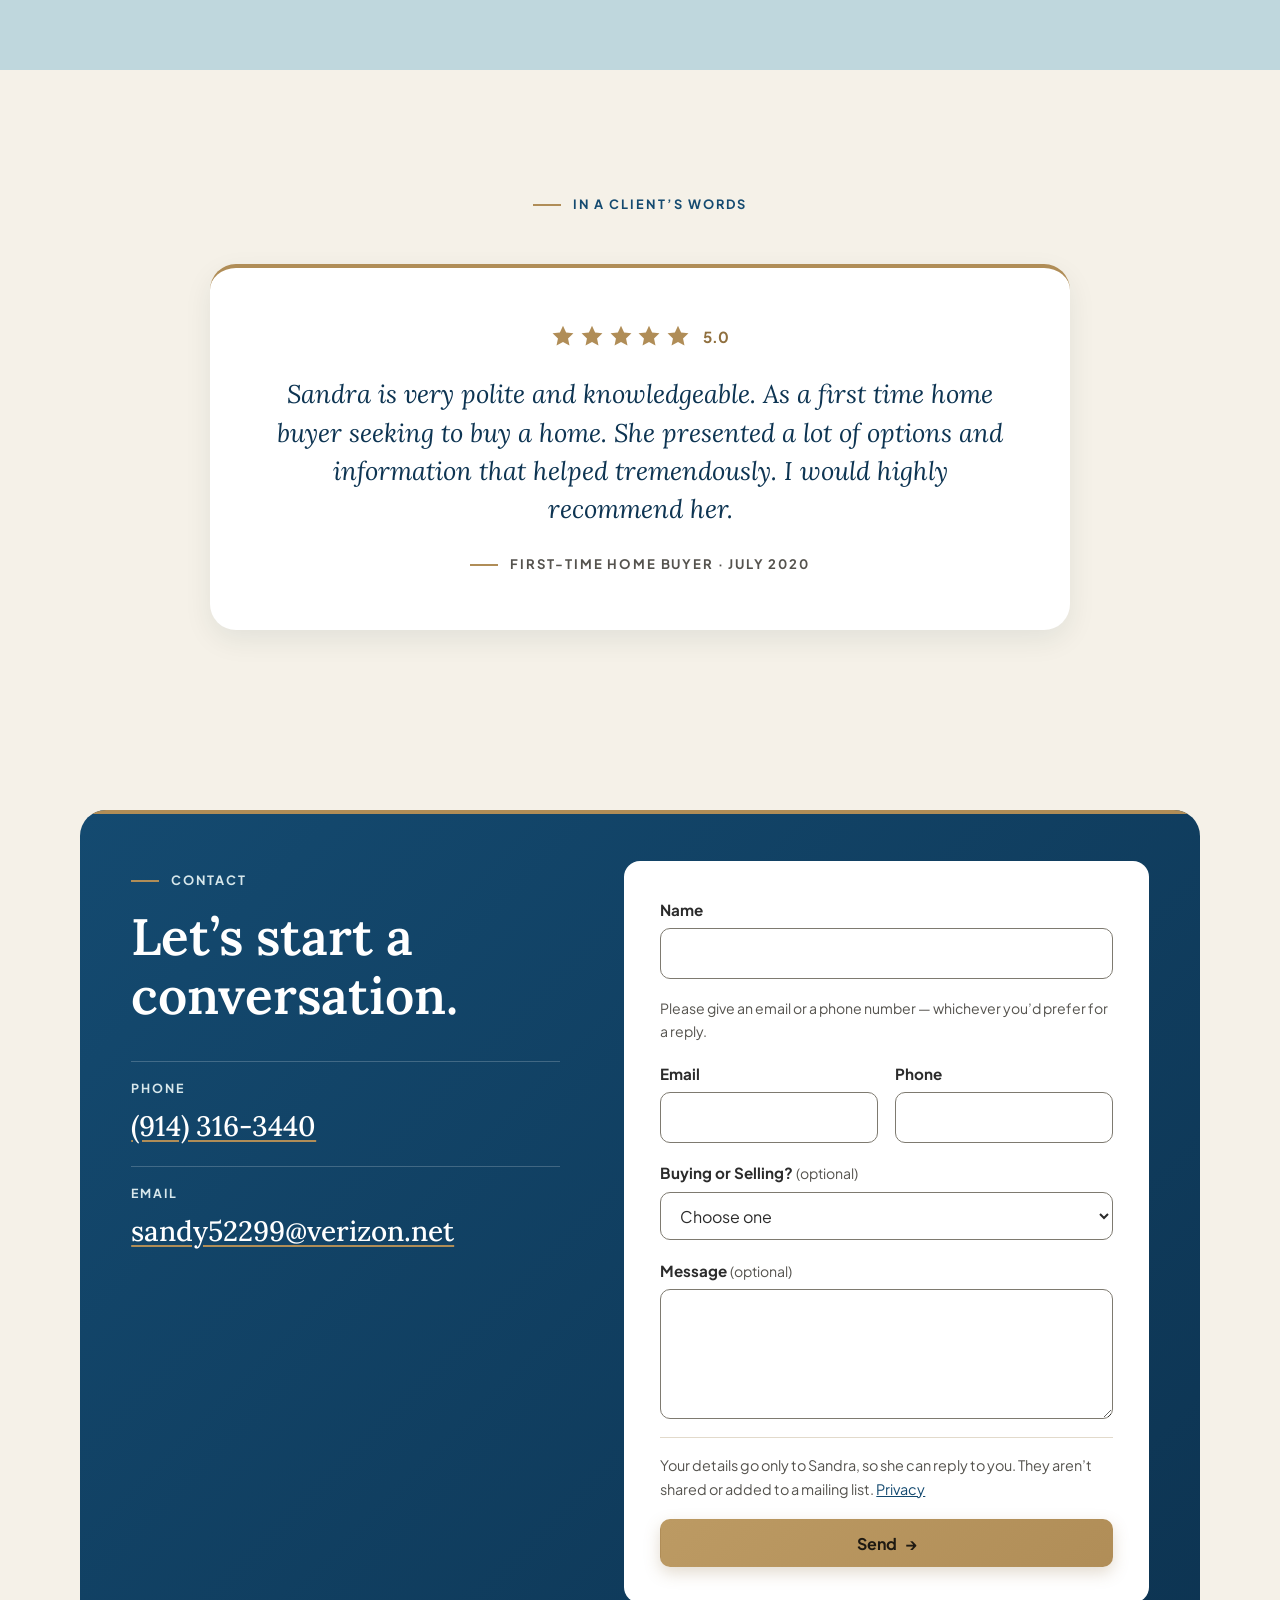
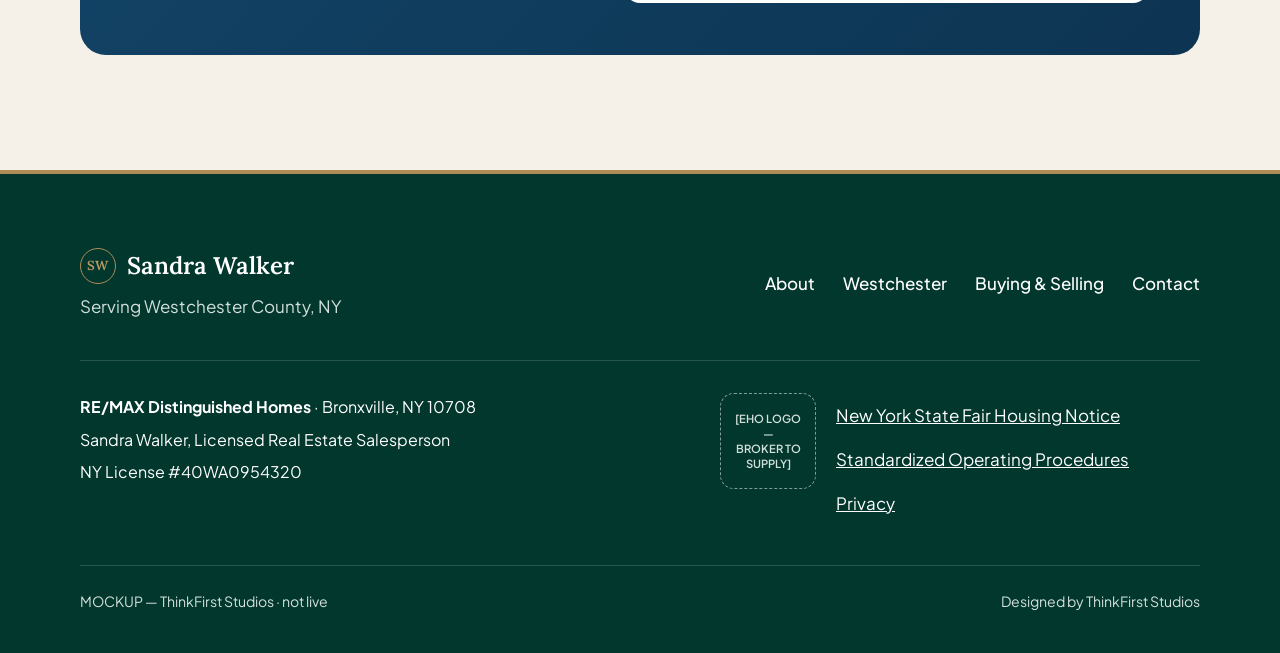
==== commit 99bd7dbc: "Update preview: headshot restored Co-Authored-By: Claude Opus 5.5 <noreply@anthropic.com>" ====
--- a/index.html
+++ b/index.html
@@ -124,14 +124,10 @@
         </div>
 
         <div class="about-media reveal" style="--i:2">
-          <!-- Headshot hidden for presenting; assets/sandra-headshot.jpg (240px) is on file. Swap in a full-size photo when supplied. -->
-          <div class="portrait portrait--empty" role="img" aria-label="Placeholder: Sandra’s headshot, to be supplied">
-            <div class="portrait-label">
-              <strong>Sandra’s headshot</strong>
-              <span class="rule-short" aria-hidden="true"></span>
-              <span>To be supplied</span>
-            </div>
-          </div>
+          <!-- Sandra's own headshot (240px source — swap in a larger original when available) -->
+          <figure class="portrait">
+            <img src="assets/sandra-headshot.jpg" width="240" height="240" decoding="async" alt="Sandra Walker">
+          </figure>
         </div>
       </div>
     </section>
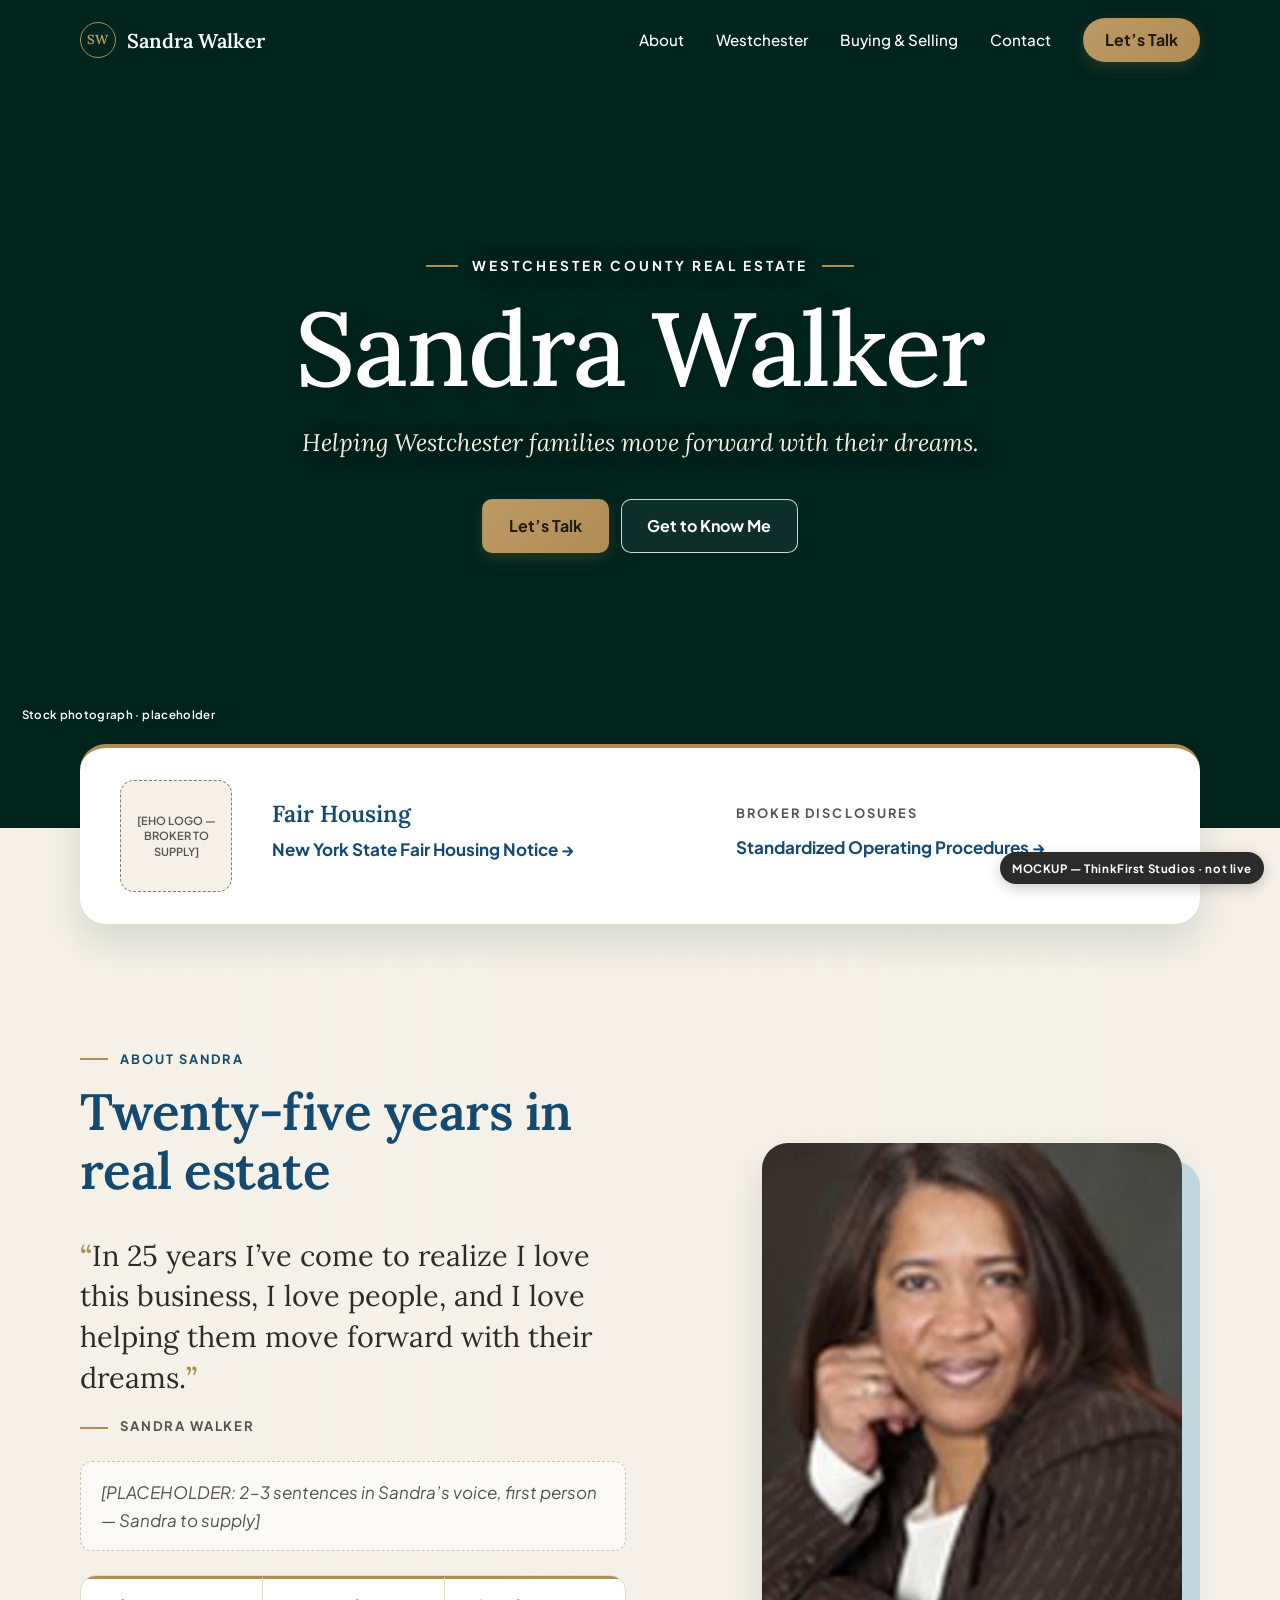
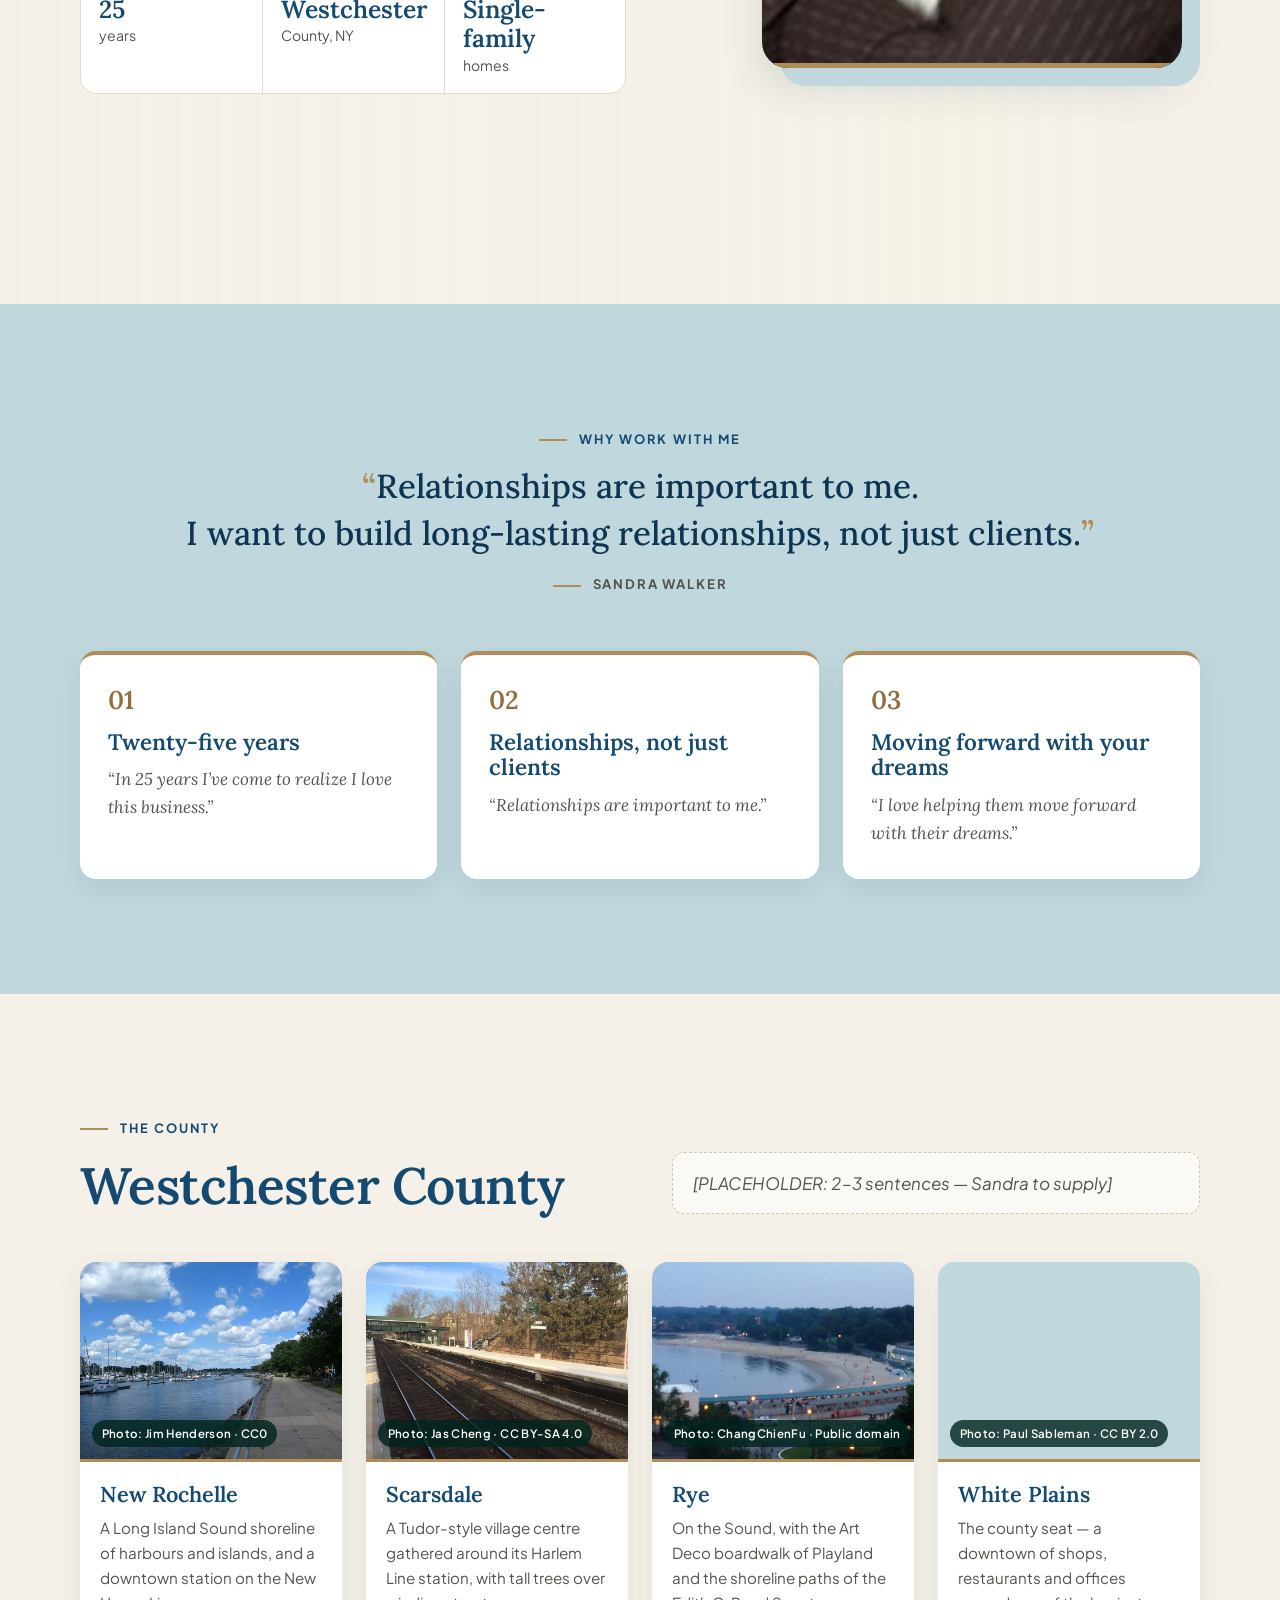
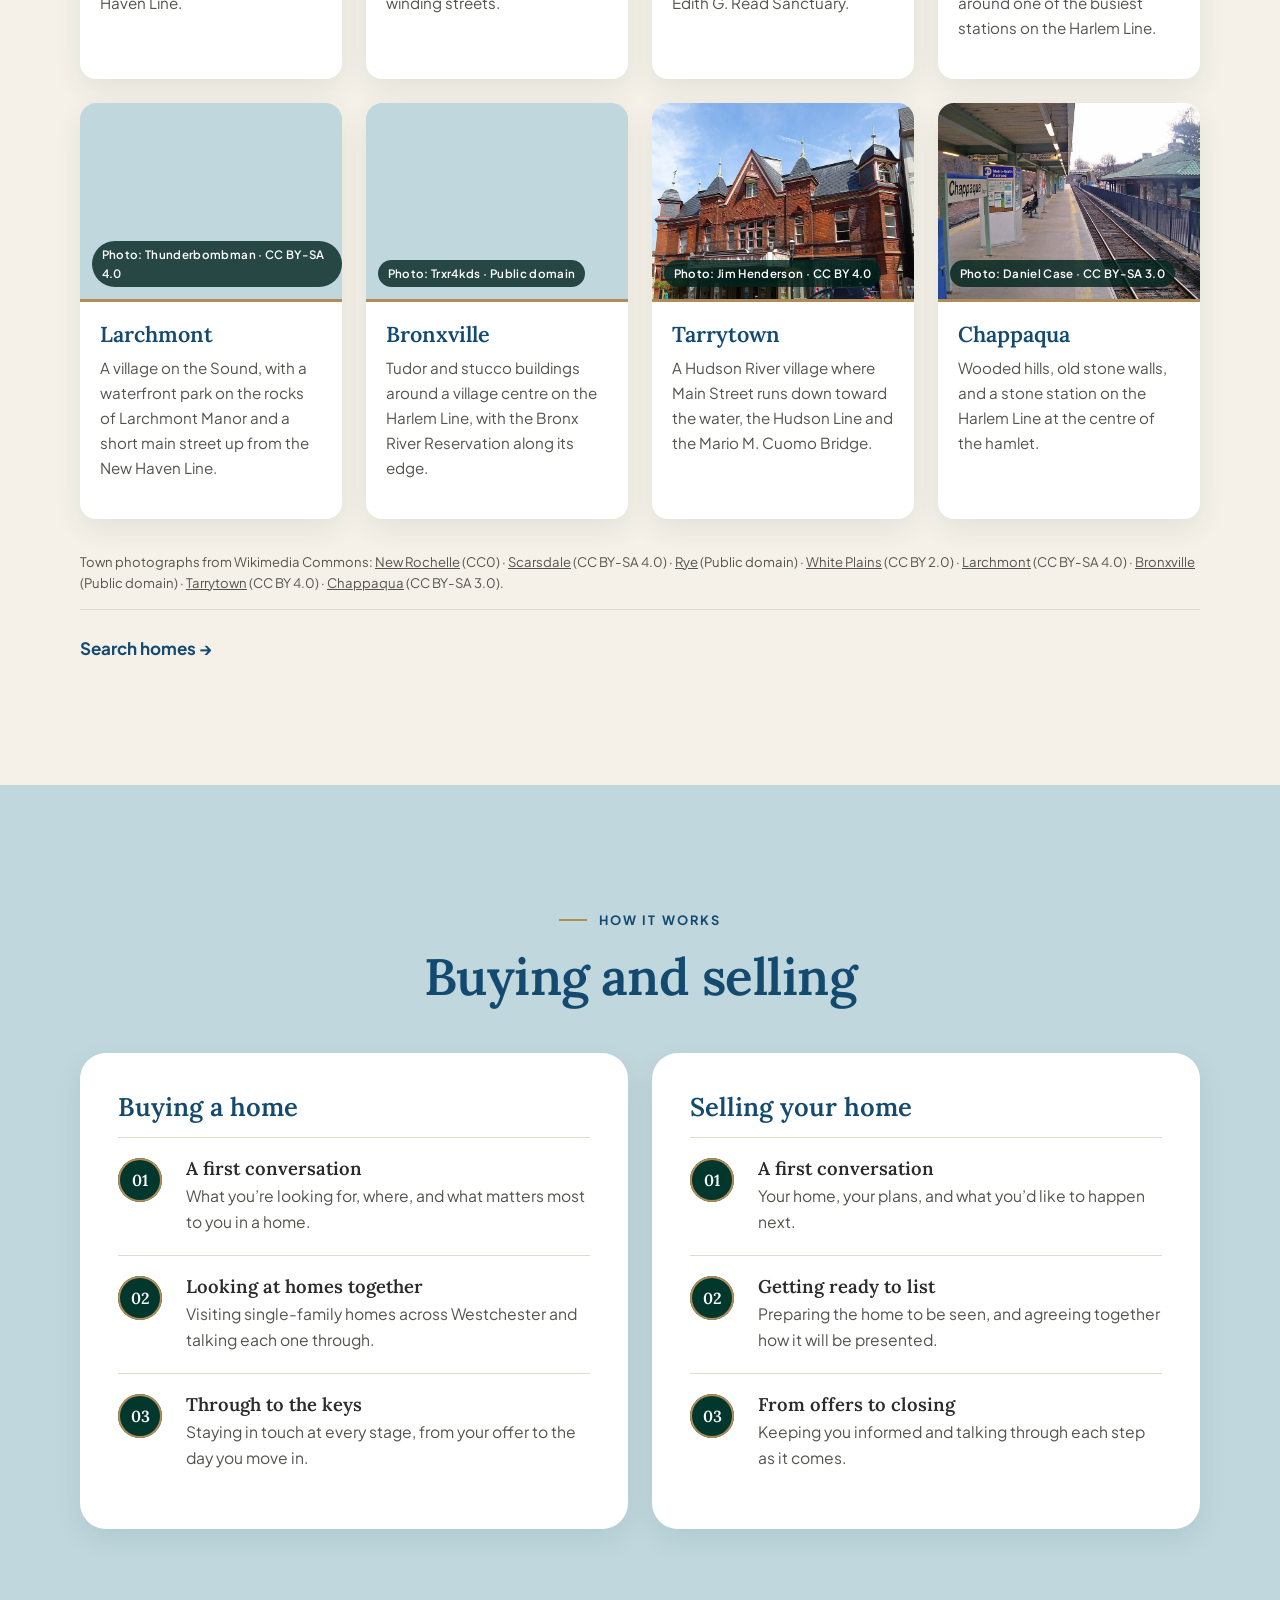
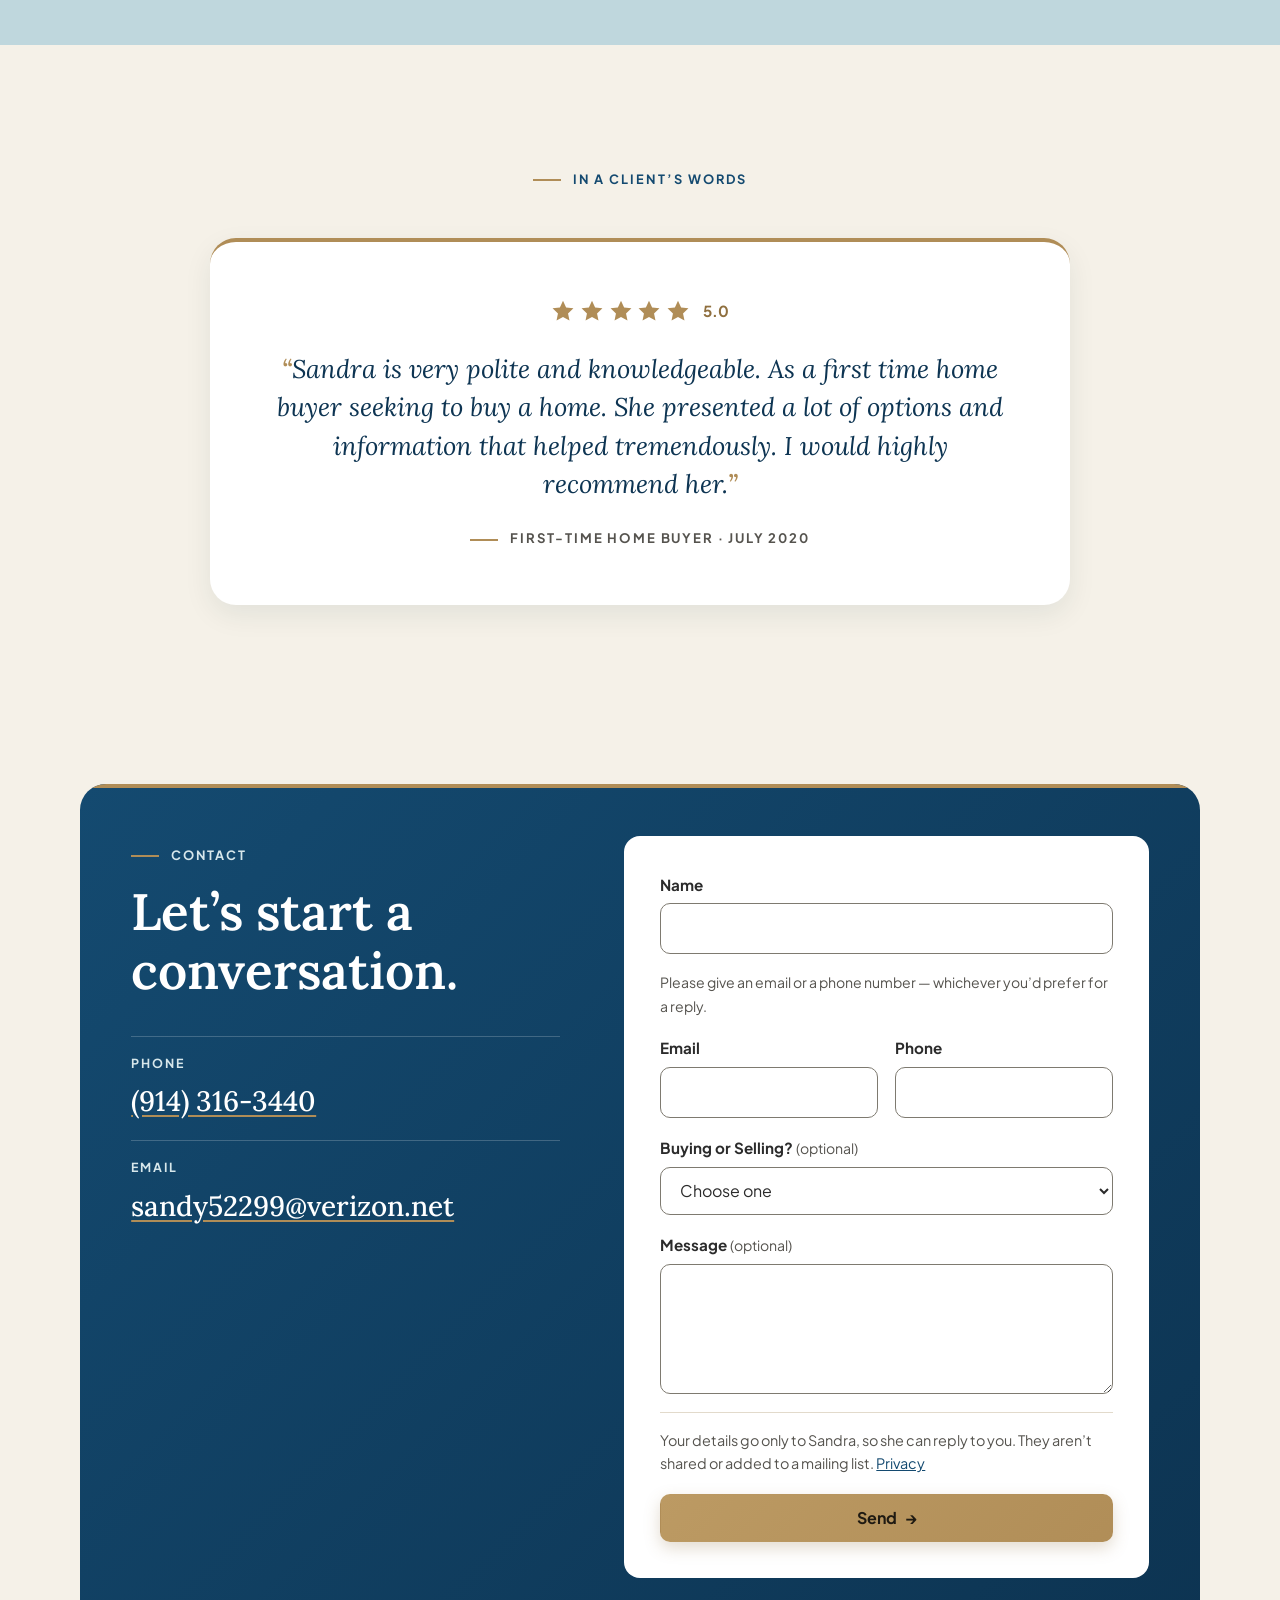
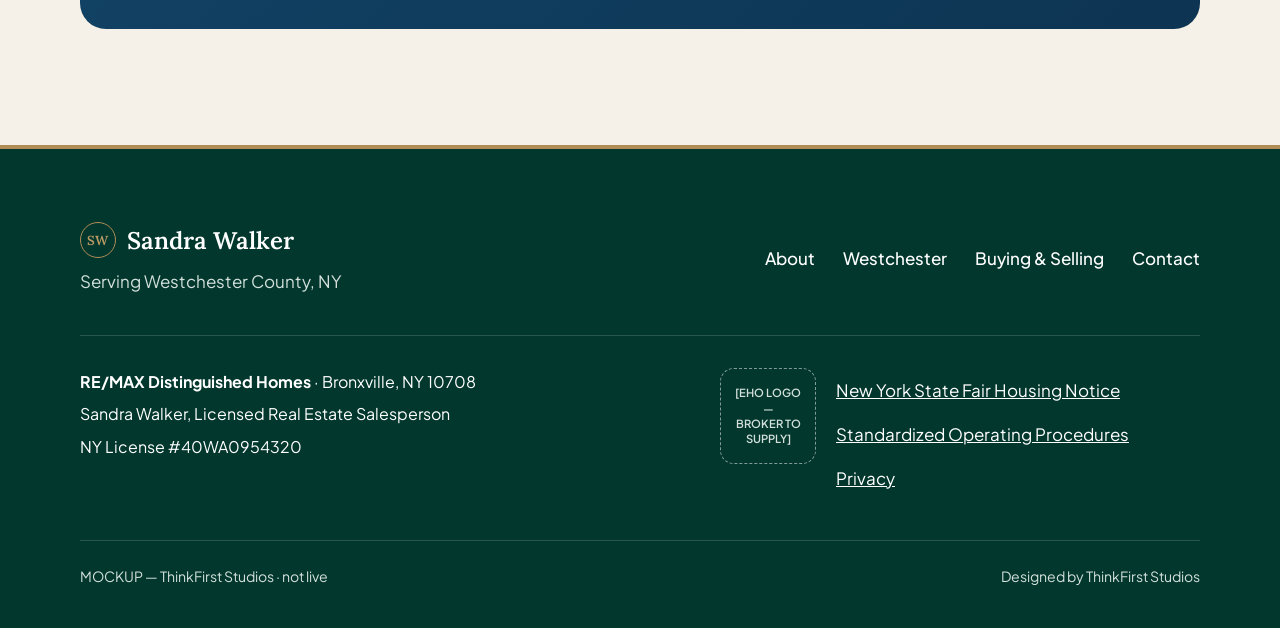
==== commit 4982eab5: "Update preview: real town photos, fixed quote marks Co-Authored-By: Claude Opus 5.5 <noreply@anthrop" ====
--- a/index.html
+++ b/index.html
@@ -18,7 +18,7 @@
   <link rel="preconnect" href="https://fonts.googleapis.com">
   <link rel="preconnect" href="https://fonts.gstatic.com" crossorigin>
   <link href="https://fonts.googleapis.com/css2?family=Lora:ital,wght@0,400;0,500;0,600;1,400;1,500&amp;family=Plus+Jakarta+Sans:ital,wght@0,400;0,500;0,600;0,700;0,800;1,400;1,500&amp;display=swap" rel="stylesheet">
-  <link rel="stylesheet" href="styles.css?v=9">
+  <link rel="stylesheet" href="styles.css?v=10">
   <script>document.documentElement.classList.add('js');</script>
 
   <script type="application/ld+json">
@@ -110,8 +110,7 @@
           <p class="eyebrow reveal">About Sandra</p>
           <h2 class="section-title reveal" style="--i:1" id="about-title">Twenty-five years in real estate</h2>
           <figure class="quote reveal" style="--i:2">
-            <span class="qmark" aria-hidden="true">“</span>
-            <blockquote><p>In 25 years I’ve come to realize I love this business, I love people, and I love helping them move forward with their dreams.</p></blockquote>
+            <blockquote><p><span class="q" aria-hidden="true">“</span>In 25 years I’ve come to realize I love this business, I love people, and I love helping them move forward with their dreams.<span class="q" aria-hidden="true">”</span></p></blockquote>
             <figcaption>Sandra Walker</figcaption>
           </figure>
           <p class="placeholder-copy reveal" style="--i:3">[PLACEHOLDER: 2–3 sentences in Sandra’s voice, first person — Sandra to supply]</p>
@@ -140,8 +139,7 @@
         <div class="center-head">
           <h2 class="eyebrow reveal" id="why-title">Why work with me</h2>
           <figure class="quote quote--center quote--two-line reveal" style="--i:1">
-            <span class="qmark" aria-hidden="true">“</span>
-            <blockquote><p>Relationships are important to me.<br class="br-wide">I want to build long-lasting relationships, not just clients.</p></blockquote>
+            <blockquote><p><span class="q" aria-hidden="true">“</span>Relationships are important to me.<br class="br-wide">I want to build long-lasting relationships, not just clients.<span class="q" aria-hidden="true">”</span></p></blockquote>
             <figcaption>Sandra Walker</figcaption>
           </figure>
         </div>
@@ -166,7 +164,7 @@
       </div>
     </section>
 
-    <!-- 4 · WESTCHESTER COUNTY — lifestyle only; describes the place, not the people (B5). Photos generic and unlabelled (B11). -->
+    <!-- 4 · WESTCHESTER COUNTY — lifestyle only; describes the place, not the people (B5). Photos are genuinely of each town (B11), credited below. -->
     <section class="section" id="westchester" aria-labelledby="west-title">
       <div class="wrap">
         <div class="split-head">
@@ -180,12 +178,8 @@
         <div class="towns">
           <article class="town reveal">
             <div class="town-media">
-              <img loading="lazy" decoding="async" width="800" height="600"
-                src="https://images.pexels.com/photos/8292102/pexels-photo-8292102.jpeg?auto=compress&amp;cs=tinysrgb&amp;w=800"
-                srcset="https://images.pexels.com/photos/8292102/pexels-photo-8292102.jpeg?auto=compress&amp;cs=tinysrgb&amp;w=500 500w, https://images.pexels.com/photos/8292102/pexels-photo-8292102.jpeg?auto=compress&amp;cs=tinysrgb&amp;w=800 800w"
-                sizes="(min-width:1080px) 280px, (min-width:600px) 50vw, 100vw"
-                alt="Rows of sailboats moored at a marina">
-              <span class="stock-tag">Stock · not of this town</span>
+              <img loading="lazy" decoding="async" width="900" height="675" src="assets/towns/new-rochelle.jpg" alt="Boats moored at the marina by Neptune Island in New Rochelle, on Long Island Sound">
+              <span class="stock-tag">Photo: Jim Henderson · CC0</span>
             </div>
             <div class="town-body">
               <h3>New Rochelle</h3>
@@ -195,12 +189,8 @@
 
           <article class="town reveal" style="--i:1">
             <div class="town-media">
-              <img loading="lazy" decoding="async" width="800" height="600"
-                src="https://images.pexels.com/photos/216797/pexels-photo-216797.jpeg?auto=compress&amp;cs=tinysrgb&amp;w=800"
-                srcset="https://images.pexels.com/photos/216797/pexels-photo-216797.jpeg?auto=compress&amp;cs=tinysrgb&amp;w=500 500w, https://images.pexels.com/photos/216797/pexels-photo-216797.jpeg?auto=compress&amp;cs=tinysrgb&amp;w=800 800w"
-                sizes="(min-width:1080px) 280px, (min-width:600px) 50vw, 100vw"
-                alt="A path through tall trees in autumn, the ground covered in fallen leaves">
-              <span class="stock-tag">Stock · not of this town</span>
+              <img loading="lazy" decoding="async" width="900" height="675" src="assets/towns/scarsdale.jpg" alt="The Scarsdale train station platform on the Harlem Line, with trees behind">
+              <span class="stock-tag">Photo: Jas Cheng · CC BY-SA 4.0</span>
             </div>
             <div class="town-body">
               <h3>Scarsdale</h3>
@@ -210,12 +200,8 @@
 
           <article class="town reveal" style="--i:2">
             <div class="town-media">
-              <img loading="lazy" decoding="async" width="800" height="600"
-                src="https://images.pexels.com/photos/2163074/pexels-photo-2163074.jpeg?auto=compress&amp;cs=tinysrgb&amp;w=800"
-                srcset="https://images.pexels.com/photos/2163074/pexels-photo-2163074.jpeg?auto=compress&amp;cs=tinysrgb&amp;w=500 500w, https://images.pexels.com/photos/2163074/pexels-photo-2163074.jpeg?auto=compress&amp;cs=tinysrgb&amp;w=800 800w"
-                sizes="(min-width:1080px) 280px, (min-width:600px) 50vw, 100vw"
-                alt="The sun rising over rocks and calm water">
-              <span class="stock-tag">Stock · not of this town</span>
+              <img loading="lazy" decoding="async" width="900" height="437" src="assets/towns/rye.jpg" alt="Rye Beach and the towers of Playland along Long Island Sound">
+              <span class="stock-tag">Photo: ChangChienFu · Public domain</span>
             </div>
             <div class="town-body">
               <h3>Rye</h3>
@@ -225,12 +211,8 @@
 
           <article class="town reveal" style="--i:3">
             <div class="town-media">
-              <img loading="lazy" decoding="async" width="800" height="600"
-                src="https://images.pexels.com/photos/724712/pexels-photo-724712.jpeg?auto=compress&amp;cs=tinysrgb&amp;w=800"
-                srcset="https://images.pexels.com/photos/724712/pexels-photo-724712.jpeg?auto=compress&amp;cs=tinysrgb&amp;w=500 500w, https://images.pexels.com/photos/724712/pexels-photo-724712.jpeg?auto=compress&amp;cs=tinysrgb&amp;w=800 800w"
-                sizes="(min-width:1080px) 280px, (min-width:600px) 50vw, 100vw"
-                alt="Railway tracks curving through trees at sunset">
-              <span class="stock-tag">Stock · not of this town</span>
+              <img loading="lazy" decoding="async" width="900" height="675" src="assets/towns/white-plains.jpg" alt="Office towers in downtown White Plains under a blue sky">
+              <span class="stock-tag">Photo: Paul Sableman · CC BY 2.0</span>
             </div>
             <div class="town-body">
               <h3>White Plains</h3>
@@ -240,12 +222,8 @@
 
           <article class="town reveal">
             <div class="town-media">
-              <img loading="lazy" decoding="async" width="800" height="600"
-                src="https://images.pexels.com/photos/30759243/pexels-photo-30759243.jpeg?auto=compress&amp;cs=tinysrgb&amp;w=800"
-                srcset="https://images.pexels.com/photos/30759243/pexels-photo-30759243.jpeg?auto=compress&amp;cs=tinysrgb&amp;w=500 500w, https://images.pexels.com/photos/30759243/pexels-photo-30759243.jpeg?auto=compress&amp;cs=tinysrgb&amp;w=800 800w"
-                sizes="(min-width:1080px) 280px, (min-width:600px) 50vw, 100vw"
-                alt="An empty wooden bench beside still water and green trees">
-              <span class="stock-tag">Stock · not of this town</span>
+              <img loading="lazy" decoding="async" width="900" height="675" src="assets/towns/larchmont.jpg" alt="Aerial view of Larchmont Harbor and its docks in autumn">
+              <span class="stock-tag">Photo: Thunderbombman · CC BY-SA 4.0</span>
             </div>
             <div class="town-body">
               <h3>Larchmont</h3>
@@ -255,12 +233,8 @@
 
           <article class="town reveal" style="--i:1">
             <div class="town-media">
-              <img loading="lazy" decoding="async" width="800" height="600"
-                src="https://images.pexels.com/photos/1425658/pexels-photo-1425658.jpeg?auto=compress&amp;cs=tinysrgb&amp;w=800"
-                srcset="https://images.pexels.com/photos/1425658/pexels-photo-1425658.jpeg?auto=compress&amp;cs=tinysrgb&amp;w=500 500w, https://images.pexels.com/photos/1425658/pexels-photo-1425658.jpeg?auto=compress&amp;cs=tinysrgb&amp;w=800 800w"
-                sizes="(min-width:1080px) 280px, (min-width:600px) 50vw, 100vw"
-                alt="A small river running between yellow autumn trees">
-              <span class="stock-tag">Stock · not of this town</span>
+              <img loading="lazy" decoding="async" width="900" height="675" src="assets/towns/bronxville.jpg" alt="The Bronxville train station house, a cream building with a red-tiled roof">
+              <span class="stock-tag">Photo: Trxr4kds · Public domain</span>
             </div>
             <div class="town-body">
               <h3>Bronxville</h3>
@@ -270,12 +244,8 @@
 
           <article class="town reveal" style="--i:2">
             <div class="town-media">
-              <img loading="lazy" decoding="async" width="800" height="600"
-                src="https://images.pexels.com/photos/20267281/pexels-photo-20267281.jpeg?auto=compress&amp;cs=tinysrgb&amp;w=800"
-                srcset="https://images.pexels.com/photos/20267281/pexels-photo-20267281.jpeg?auto=compress&amp;cs=tinysrgb&amp;w=500 500w, https://images.pexels.com/photos/20267281/pexels-photo-20267281.jpeg?auto=compress&amp;cs=tinysrgb&amp;w=800 800w"
-                sizes="(min-width:1080px) 280px, (min-width:600px) 50vw, 100vw"
-                alt="A train running along a stone embankment beside the water, with autumn hills behind">
-              <span class="stock-tag">Stock · not of this town</span>
+              <img loading="lazy" decoding="async" width="900" height="591" src="assets/towns/tarrytown.jpg" alt="The red-brick Tarrytown Music Hall on Main Street">
+              <span class="stock-tag">Photo: Jim Henderson · CC BY 4.0</span>
             </div>
             <div class="town-body">
               <h3>Tarrytown</h3>
@@ -285,12 +255,8 @@
 
           <article class="town reveal" style="--i:3">
             <div class="town-media">
-              <img loading="lazy" decoding="async" width="800" height="600"
-                src="https://images.pexels.com/photos/30409600/pexels-photo-30409600.jpeg?auto=compress&amp;cs=tinysrgb&amp;w=800"
-                srcset="https://images.pexels.com/photos/30409600/pexels-photo-30409600.jpeg?auto=compress&amp;cs=tinysrgb&amp;w=500 500w, https://images.pexels.com/photos/30409600/pexels-photo-30409600.jpeg?auto=compress&amp;cs=tinysrgb&amp;w=800 800w"
-                sizes="(min-width:1080px) 280px, (min-width:600px) 50vw, 100vw"
-                alt="A dirt trail through green woodland">
-              <span class="stock-tag">Stock · not of this town</span>
+              <img loading="lazy" decoding="async" width="900" height="638" src="assets/towns/chappaqua.jpg" alt="The platform at Chappaqua station on the Harlem Line">
+              <span class="stock-tag">Photo: Daniel Case · CC BY-SA 3.0</span>
             </div>
             <div class="town-body">
               <h3>Chappaqua</h3>
@@ -300,6 +266,7 @@
         </div>
 
         <div class="west-foot">
+          <p class="photo-credits">Town photographs from Wikimedia Commons: <a href="https://commons.wikimedia.org/wiki/File:Neptune_Island_marina_jeh.jpg" rel="noopener">New Rochelle</a> (CC0) · <a href="https://commons.wikimedia.org/wiki/File:Scarsdale_Train_Station_(Feb_2019).jpg" rel="noopener">Scarsdale</a> (CC BY-SA 4.0) · <a href="https://commons.wikimedia.org/wiki/File:Playland_Beach.jpg" rel="noopener">Rye</a> (Public domain) · <a href="https://commons.wikimedia.org/wiki/File:Downtown_White_Plains,_NY_2010-05-20.jpg" rel="noopener">White Plains</a> (CC BY 2.0) · <a href="https://commons.wikimedia.org/wiki/File:Larchmont_Yacht_Club.jpg" rel="noopener">Larchmont</a> (CC BY-SA 4.0) · <a href="https://commons.wikimedia.org/wiki/File:Bronxville_Metro-North_station_house.jpg" rel="noopener">Bronxville</a> (Public domain) · <a href="https://commons.wikimedia.org/wiki/File:Tarrytown_Music_Hall_2016_jeh.jpg" rel="noopener">Tarrytown</a> (CC BY 4.0) · <a href="https://commons.wikimedia.org/wiki/File:Chappaqua,_NY,_train_station.jpg" rel="noopener">Chappaqua</a> (CC BY-SA 3.0).</p>
           <!-- The only listings link on the site. -->
           <div class="search-row">
             <a class="text-link" href="#westchester">Search homes&nbsp;→</a>
@@ -347,7 +314,7 @@
         <figure class="review reveal" style="--i:1">
           <div class="review-stars" role="img" aria-label="Rated 5 out of 5"><svg viewBox="0 0 20 20" aria-hidden="true" focusable="false"><path d="M10 1.5l2.6 5.6 6.1.7-4.5 4.2 1.2 6L10 15l-5.4 3 1.2-6L1.3 7.8l6.1-.7z"/></svg><svg viewBox="0 0 20 20" aria-hidden="true" focusable="false"><path d="M10 1.5l2.6 5.6 6.1.7-4.5 4.2 1.2 6L10 15l-5.4 3 1.2-6L1.3 7.8l6.1-.7z"/></svg><svg viewBox="0 0 20 20" aria-hidden="true" focusable="false"><path d="M10 1.5l2.6 5.6 6.1.7-4.5 4.2 1.2 6L10 15l-5.4 3 1.2-6L1.3 7.8l6.1-.7z"/></svg><svg viewBox="0 0 20 20" aria-hidden="true" focusable="false"><path d="M10 1.5l2.6 5.6 6.1.7-4.5 4.2 1.2 6L10 15l-5.4 3 1.2-6L1.3 7.8l6.1-.7z"/></svg><svg viewBox="0 0 20 20" aria-hidden="true" focusable="false"><path d="M10 1.5l2.6 5.6 6.1.7-4.5 4.2 1.2 6L10 15l-5.4 3 1.2-6L1.3 7.8l6.1-.7z"/></svg><span aria-hidden="true">5.0</span></div>
           <blockquote>
-            <p>Sandra is very polite and knowledgeable. As a first time home buyer seeking to buy a home. She presented a lot of options and information that helped tremendously. I would highly recommend her.</p>
+            <p><span class="q" aria-hidden="true">“</span>Sandra is very polite and knowledgeable. As a first time home buyer seeking to buy a home. She presented a lot of options and information that helped tremendously. I would highly recommend her.<span class="q" aria-hidden="true">”</span></p>
           </blockquote>
           <figcaption>First-time home buyer · July 2020</figcaption>
         </figure>
--- a/styles.css
+++ b/styles.css
@@ -298,6 +298,9 @@
   display: block; font-family: var(--serif); font-size: 5rem; line-height: .8; height: 2.6rem; font-weight: 600; color: var(--brass);
 }
 .quote blockquote { margin: 0; }
+.q { color: var(--brass); font-family: var(--serif); font-weight: 600; }
+.photo-credits { font-size: .82rem; color: var(--soft); line-height: 1.6; }
+.photo-credits a { color: var(--soft); }
 .quote blockquote p {
   font-family: var(--serif); font-size: clamp(1.35rem, 1.1rem + 1vw, 1.8rem); font-weight: 400; line-height: 1.42; color: var(--ink);
 }
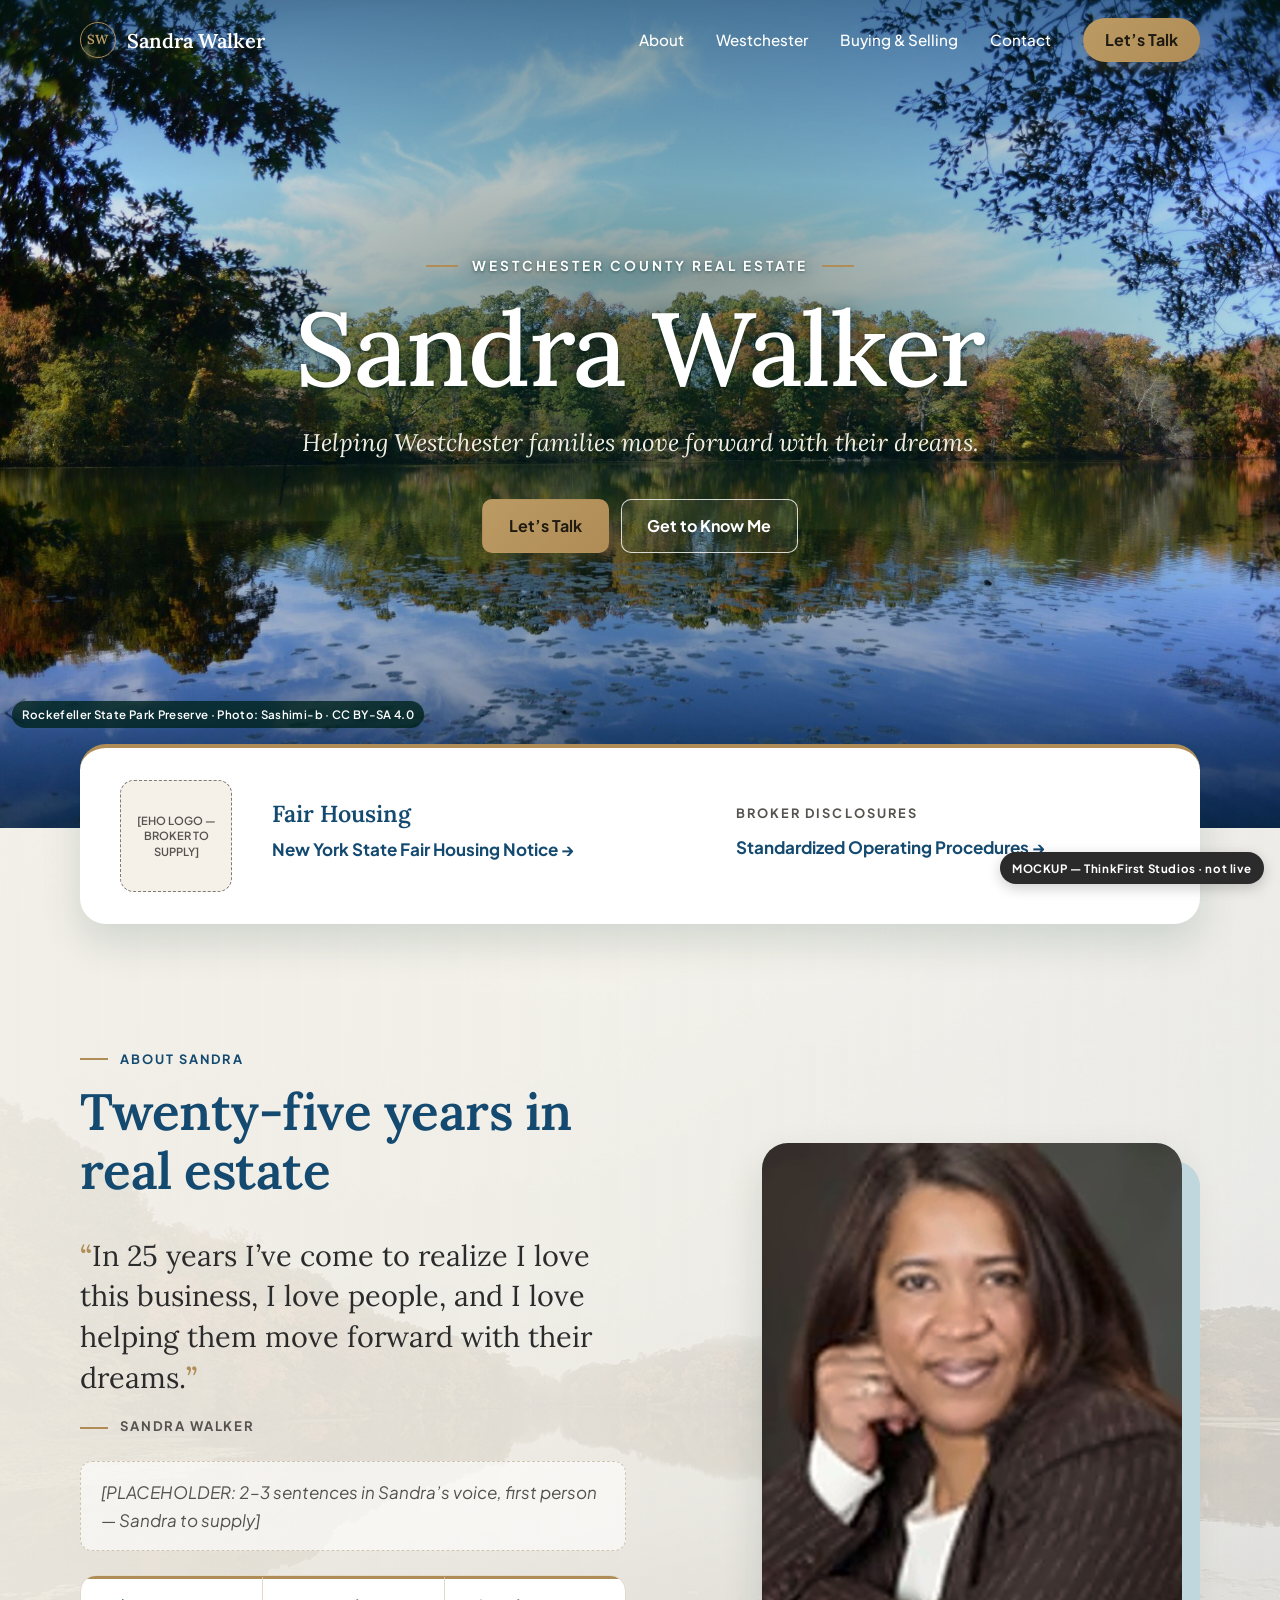
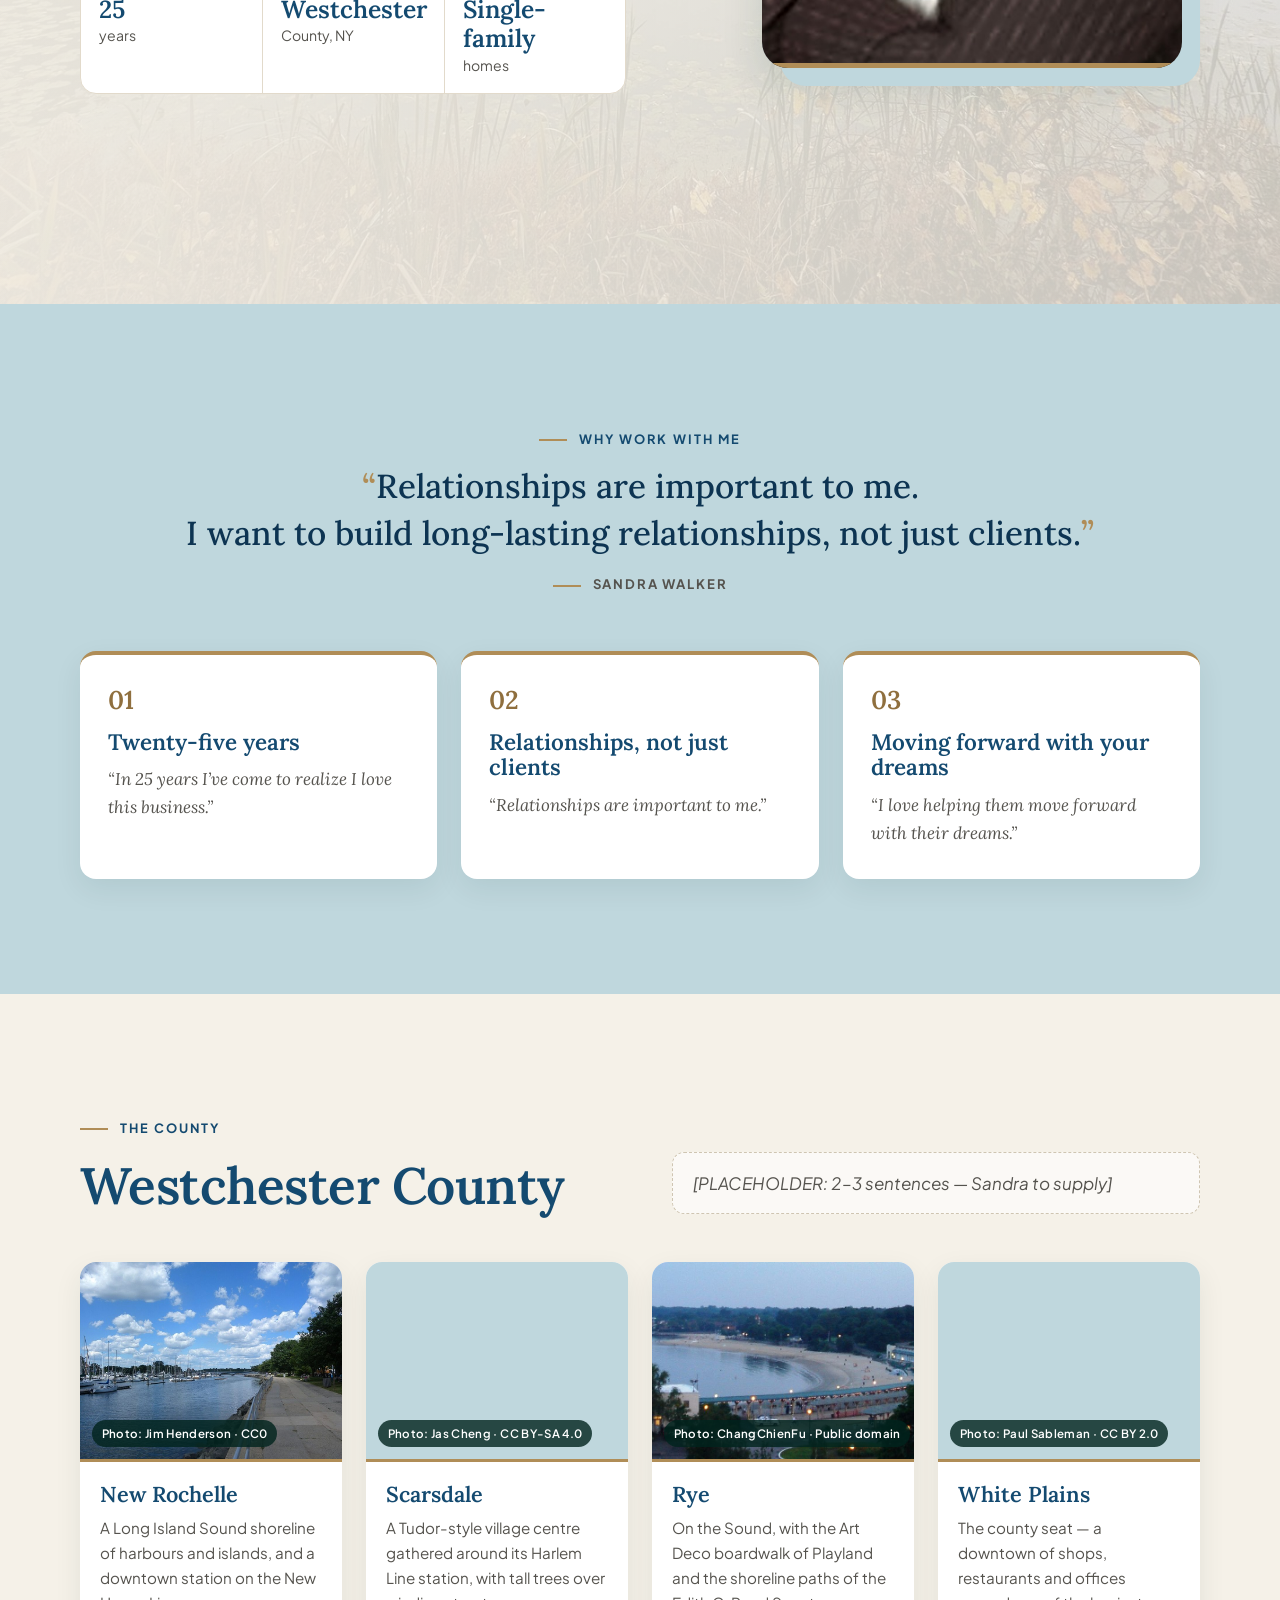
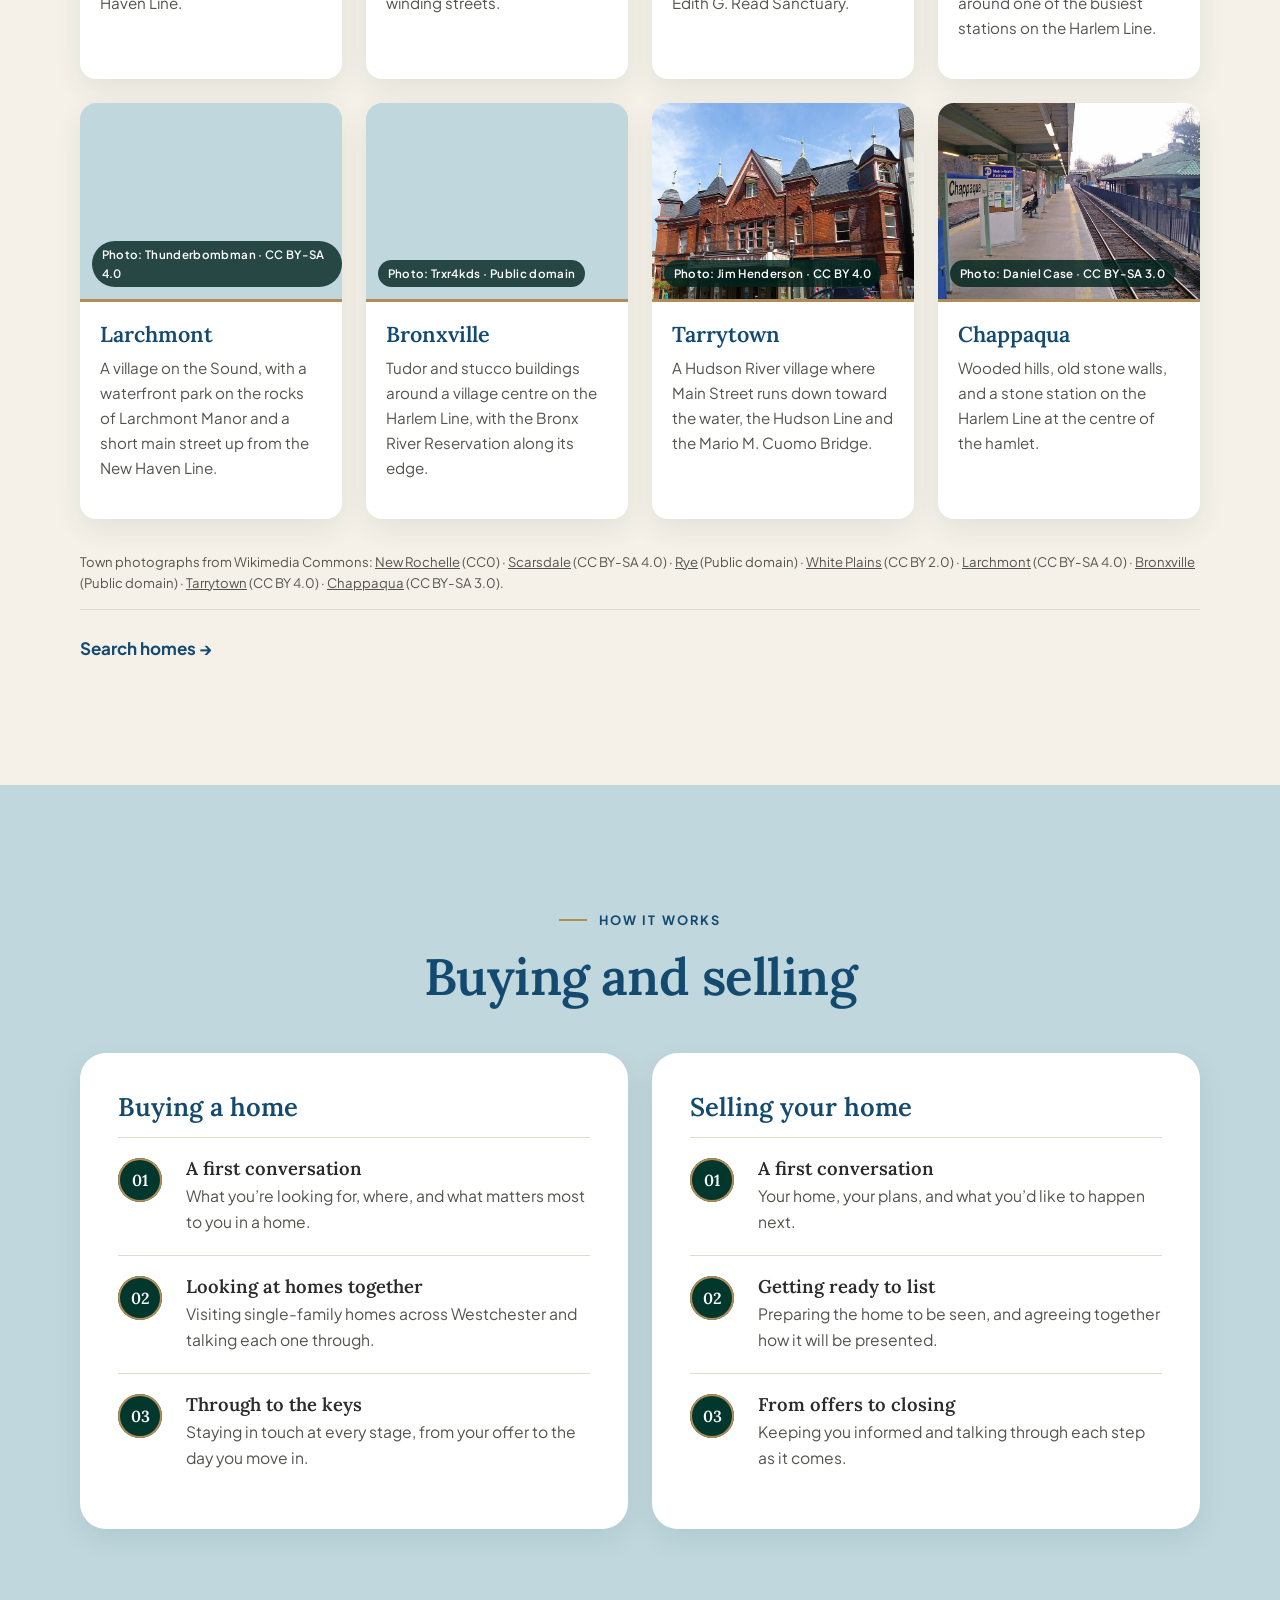
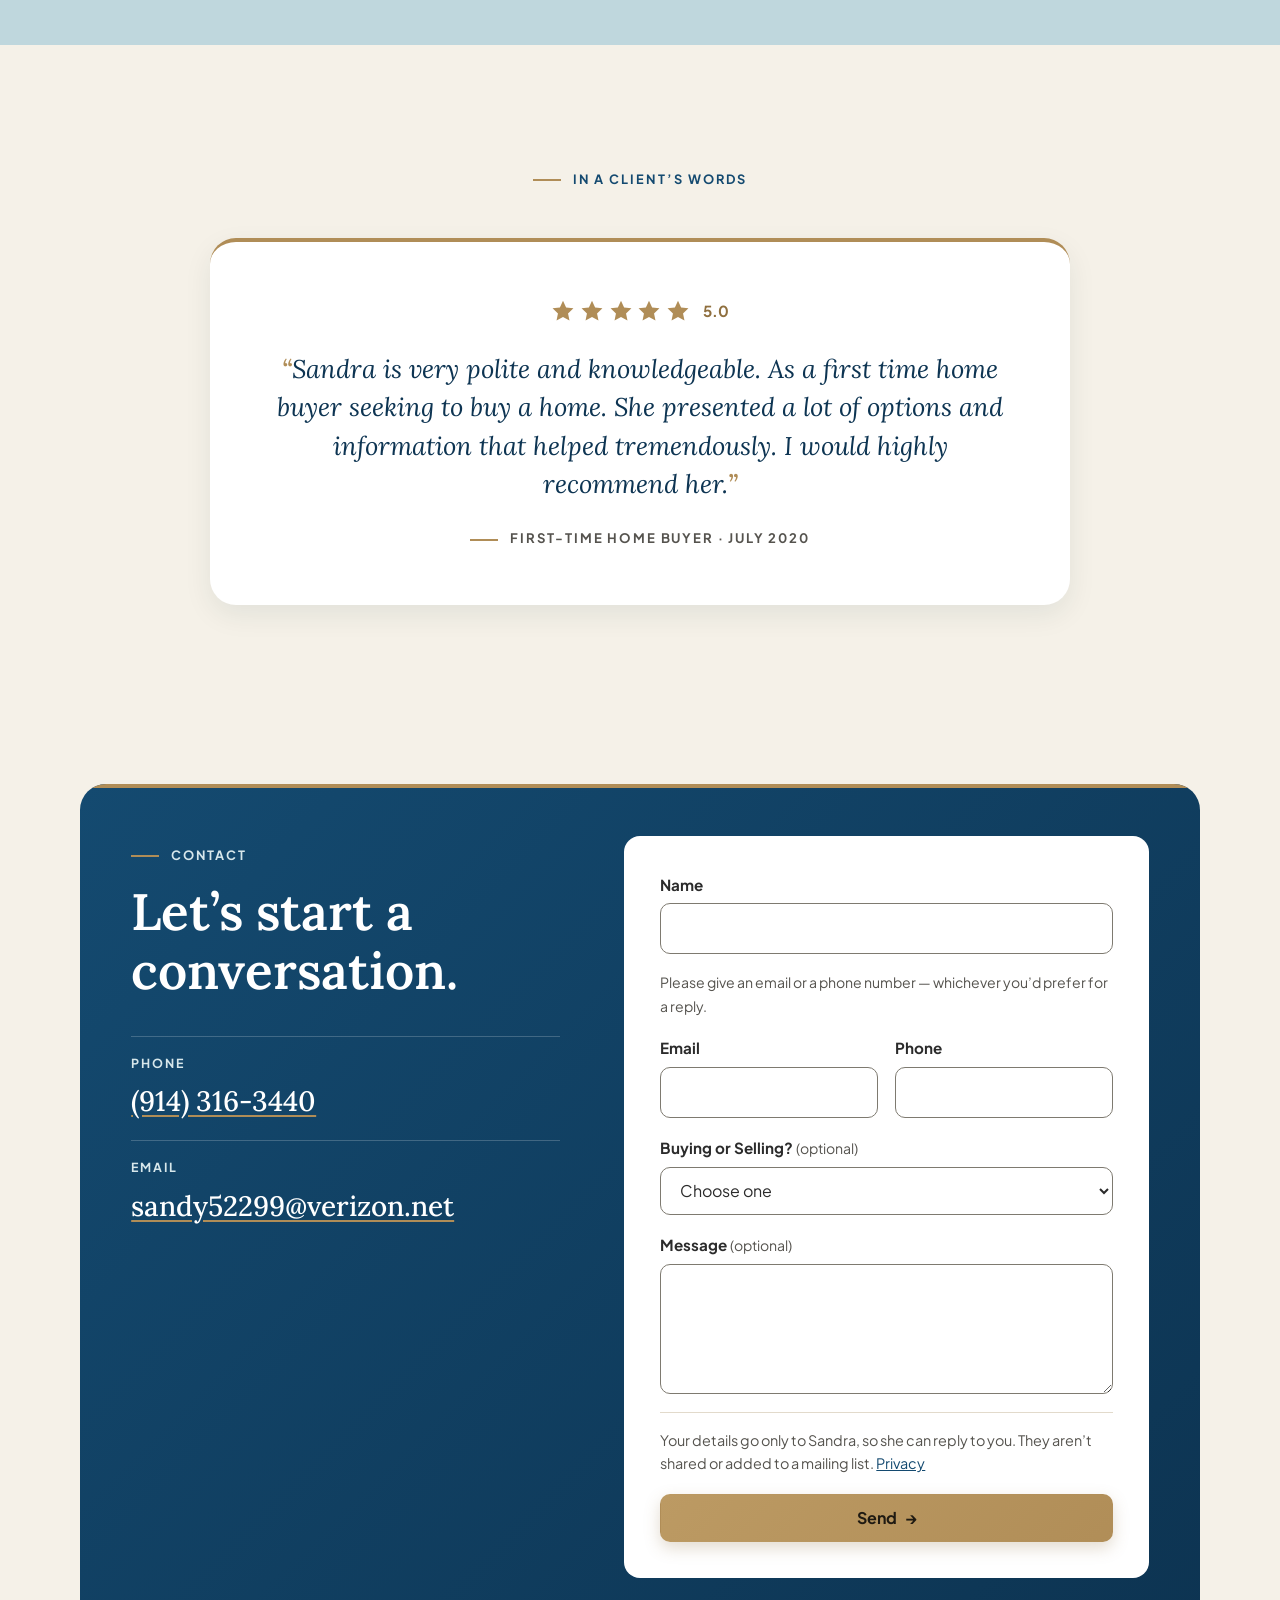
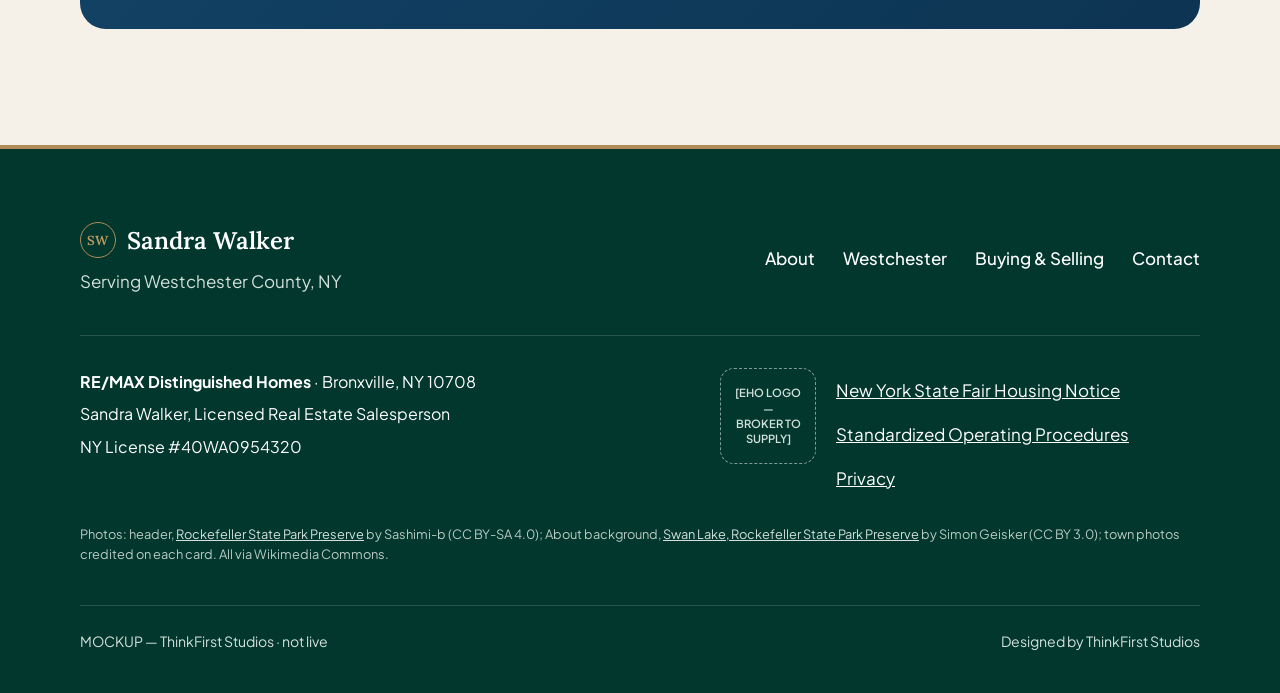
==== commit 351f9a47: "Update preview: area-only photos, enlarged headshot Co-Authored-By: Claude Opus 5.5 <noreply@anthrop" ====
--- a/index.html
+++ b/index.html
@@ -12,13 +12,13 @@
   <meta property="og:title" content="Sandra Walker · Westchester County Real Estate">
   <meta property="og:description" content="25 years in real estate, serving Westchester County, New York, with a focus on single-family homes.">
   <meta property="og:url" content="https://DOMAIN-TO-CONFIRM.example/">
-  <meta property="og:image" content="https://images.pexels.com/photos/8605992/pexels-photo-8605992.jpeg?auto=compress&amp;cs=tinysrgb&amp;w=1200">
+  <meta property="og:image" content="https://DOMAIN-TO-CONFIRM.example/assets/area/hero-rockefeller-preserve-1000.jpg">
   <meta name="twitter:card" content="summary_large_image">
 
   <link rel="preconnect" href="https://fonts.googleapis.com">
   <link rel="preconnect" href="https://fonts.gstatic.com" crossorigin>
   <link href="https://fonts.googleapis.com/css2?family=Lora:ital,wght@0,400;0,500;0,600;1,400;1,500&amp;family=Plus+Jakarta+Sans:ital,wght@0,400;0,500;0,600;0,700;0,800;1,400;1,500&amp;display=swap" rel="stylesheet">
-  <link rel="stylesheet" href="styles.css?v=10">
+  <link rel="stylesheet" href="styles.css?v=11">
   <script>document.documentElement.classList.add('js');</script>
 
   <script type="application/ld+json">
@@ -63,13 +63,11 @@
     <section class="hero" aria-labelledby="hero-name">
       <div class="hero-media">
         <img
-          src="https://images.pexels.com/photos/8605992/pexels-photo-8605992.jpeg?auto=compress&amp;cs=tinysrgb&amp;w=1600"
-          srcset="https://images.pexels.com/photos/8605992/pexels-photo-8605992.jpeg?auto=compress&amp;cs=tinysrgb&amp;w=800 800w,
-                  https://images.pexels.com/photos/8605992/pexels-photo-8605992.jpeg?auto=compress&amp;cs=tinysrgb&amp;w=1200 1200w,
-                  https://images.pexels.com/photos/8605992/pexels-photo-8605992.jpeg?auto=compress&amp;cs=tinysrgb&amp;w=1600 1600w"
-          sizes="100vw" width="1600" height="1064"
-          alt="Still water reflecting clouds and a line of green trees">
-        <span class="stock-tag">Stock photograph · placeholder</span>
+          src="assets/area/hero-rockefeller-preserve-2000.jpg"
+          srcset="assets/area/hero-rockefeller-preserve-1000.jpg 1000w, assets/area/hero-rockefeller-preserve-2000.jpg 2000w"
+          sizes="100vw" width="2000" height="1335"
+          alt="Autumn trees reflected in a still lake under a blue sky at Rockefeller State Park Preserve, Westchester County">
+        <span class="stock-tag">Rockefeller State Park Preserve · Photo: Sashimi-b · CC BY-SA 4.0</span>
       </div>
 
       <div class="wrap hero-inner">
@@ -123,9 +121,9 @@
         </div>
 
         <div class="about-media reveal" style="--i:2">
-          <!-- Sandra's own headshot (240px source — swap in a larger original when available) -->
+          <!-- Sandra's own headshot: 240px profile photo, gently enlarged (no AI). Swap in the original when supplied. -->
           <figure class="portrait">
-            <img src="assets/sandra-headshot.jpg" width="240" height="240" decoding="async" alt="Sandra Walker">
+            <img src="assets/sandra-headshot-720.jpg" width="720" height="720" decoding="async" alt="Sandra Walker">
           </figure>
         </div>
       </div>
@@ -413,6 +411,7 @@
         </div>
       </div>
 
+      <p class="foot-credits">Photos: header, <a href="https://commons.wikimedia.org/wiki/File:Rockefeller_State_Park_Preserve_-_3.jpg" rel="noopener">Rockefeller State Park Preserve</a> by Sashimi-b (CC BY-SA 4.0); About background, <a href="https://commons.wikimedia.org/wiki/File:Swan_Lake_in_Rockefeller_State_Park_Preserve.jpg" rel="noopener">Swan Lake, Rockefeller State Park Preserve</a> by Simon Geisker (CC BY 3.0); town photos credited on each card. All via Wikimedia Commons.</p>
       <div class="foot-base">
         <span>MOCKUP — ThinkFirst Studios · not live</span>
         <span>Designed by ThinkFirst Studios</span>
--- a/styles.css
+++ b/styles.css
@@ -277,13 +277,13 @@
 }
 
 /* ---------- about ---------- */
-/* Fair Housing + About: one low-opacity landscape behind both (stock, decorative) */
+/* Fair Housing + About: one low-opacity landscape behind both — Swan Lake, Rockefeller State Park Preserve (credited in the footer) */
 .about-wrap { position: relative; isolation: isolate; display: flow-root; }
 .about-wrap::before {
   content: ""; position: absolute; inset: 0; z-index: -1;
   background:
     linear-gradient(90deg, rgba(245, 241, 232, .94) 0%, rgba(245, 241, 232, .88) 50%, rgba(245, 241, 232, .80) 100%),
-    url("https://images.pexels.com/photos/36949787/pexels-photo-36949787.jpeg?auto=compress&cs=tinysrgb&w=1600") center 40% / cover no-repeat;
+    url("assets/area/about-swan-lake.jpg") center 40% / cover no-repeat;
 }
 
 .about-grid { display: grid; gap: 3.5rem; align-items: center; }
@@ -461,6 +461,8 @@
 .foot-fh .eho-slot { width: 96px; height: 96px; flex: none; background: transparent; border-color: rgba(255, 255, 255, .5); color: #D3E0DB; }
 .foot-fh ul { list-style: none; margin: 0; padding: 0; }
 .foot-fh li a { display: inline-flex; min-height: 44px; align-items: center; }
+.foot-credits { margin-top: 1.5rem; font-size: .8rem; color: #B9CBC4; line-height: 1.6; }
+.foot-credits a { color: #D3E0DB; }
 .foot-base {
   margin-top: 2.5rem; padding-top: 1.5rem; border-top: 1px solid rgba(255, 255, 255, .15);
   display: flex; flex-wrap: wrap; gap: .5rem 2rem; justify-content: space-between; font-size: .88rem;
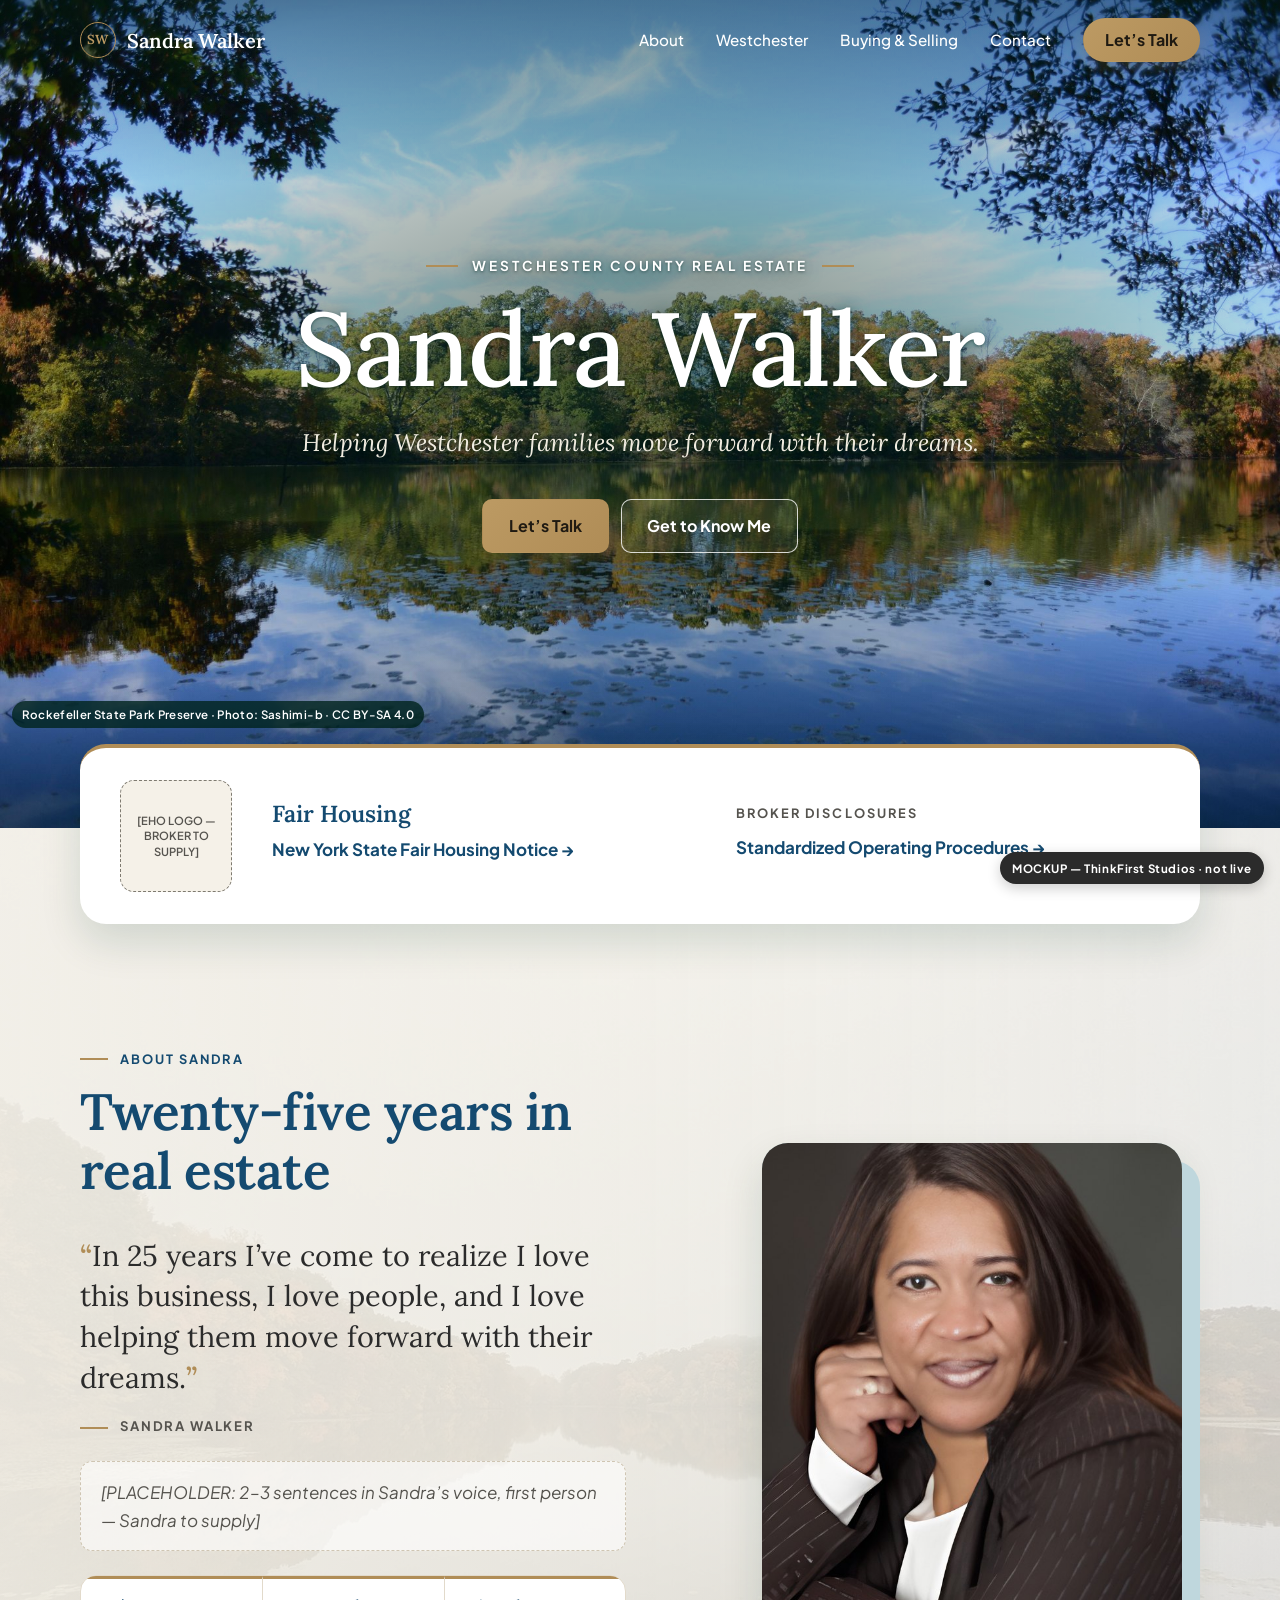
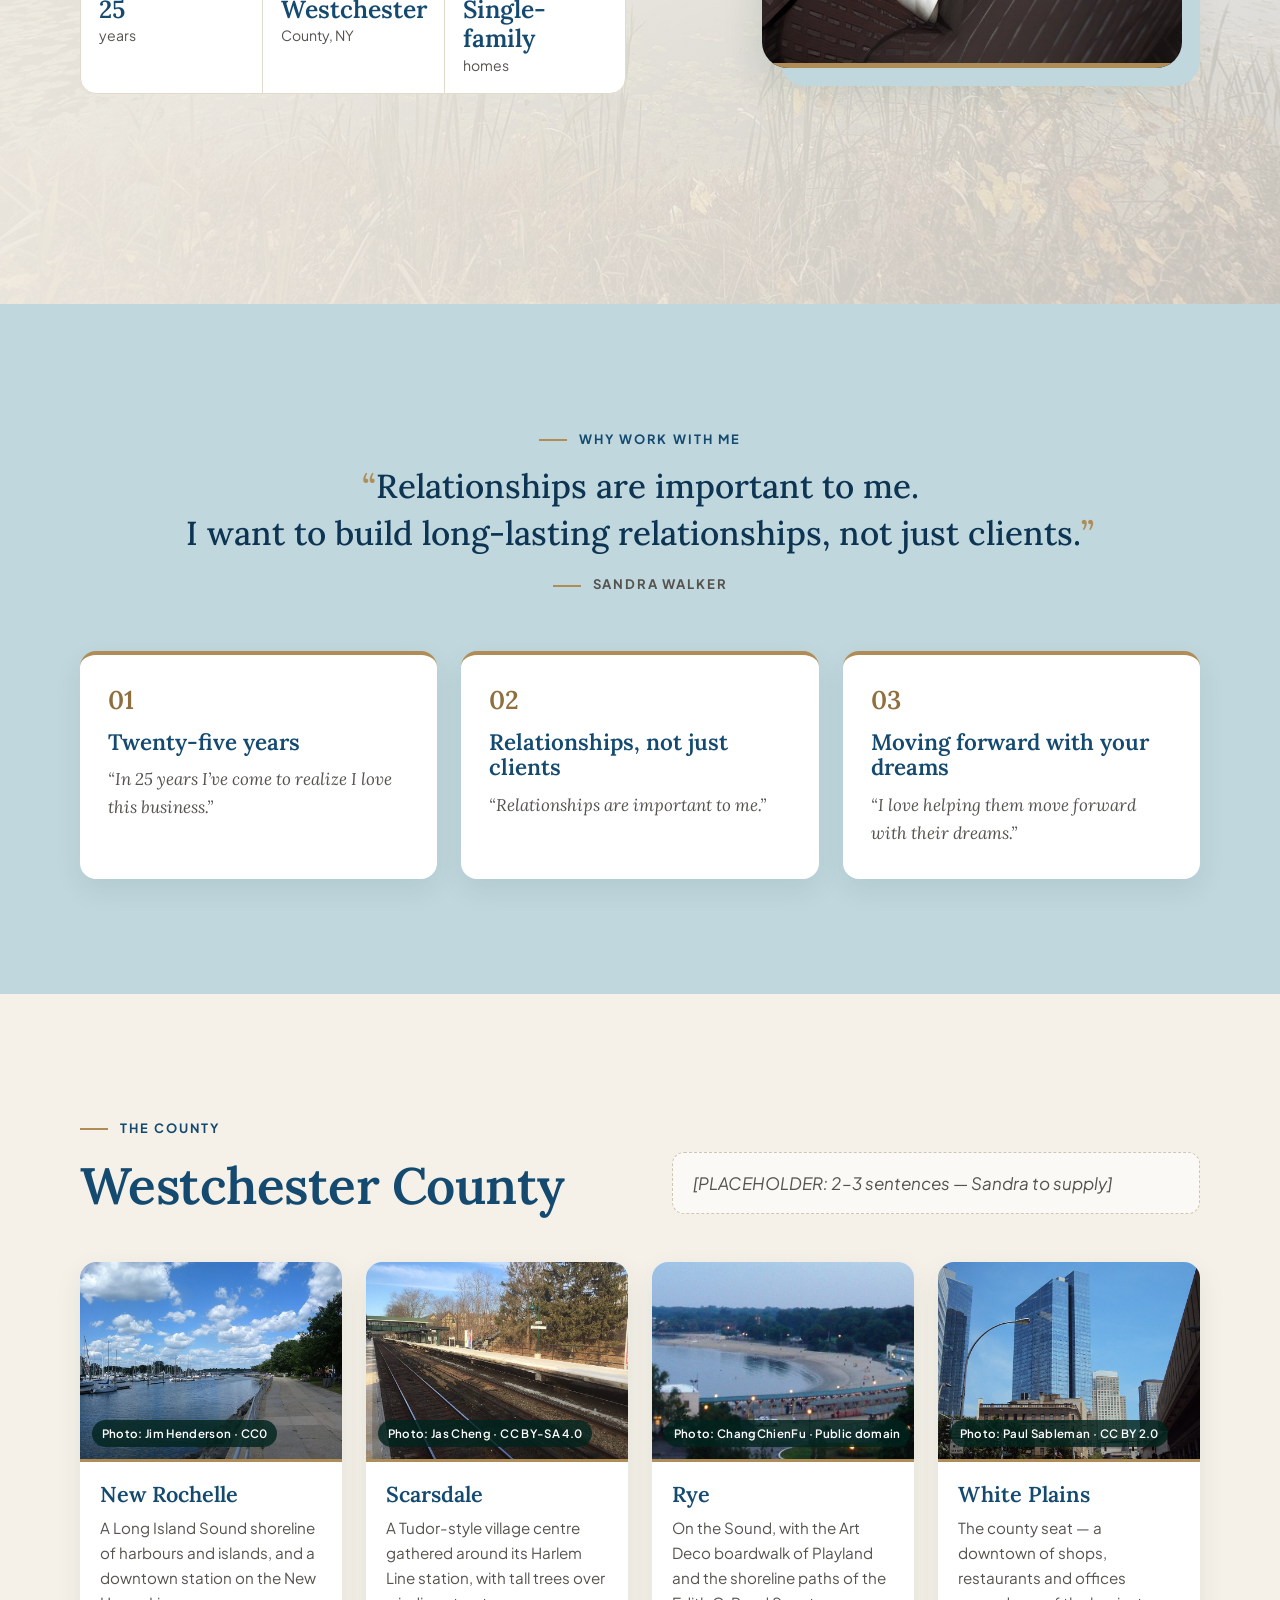
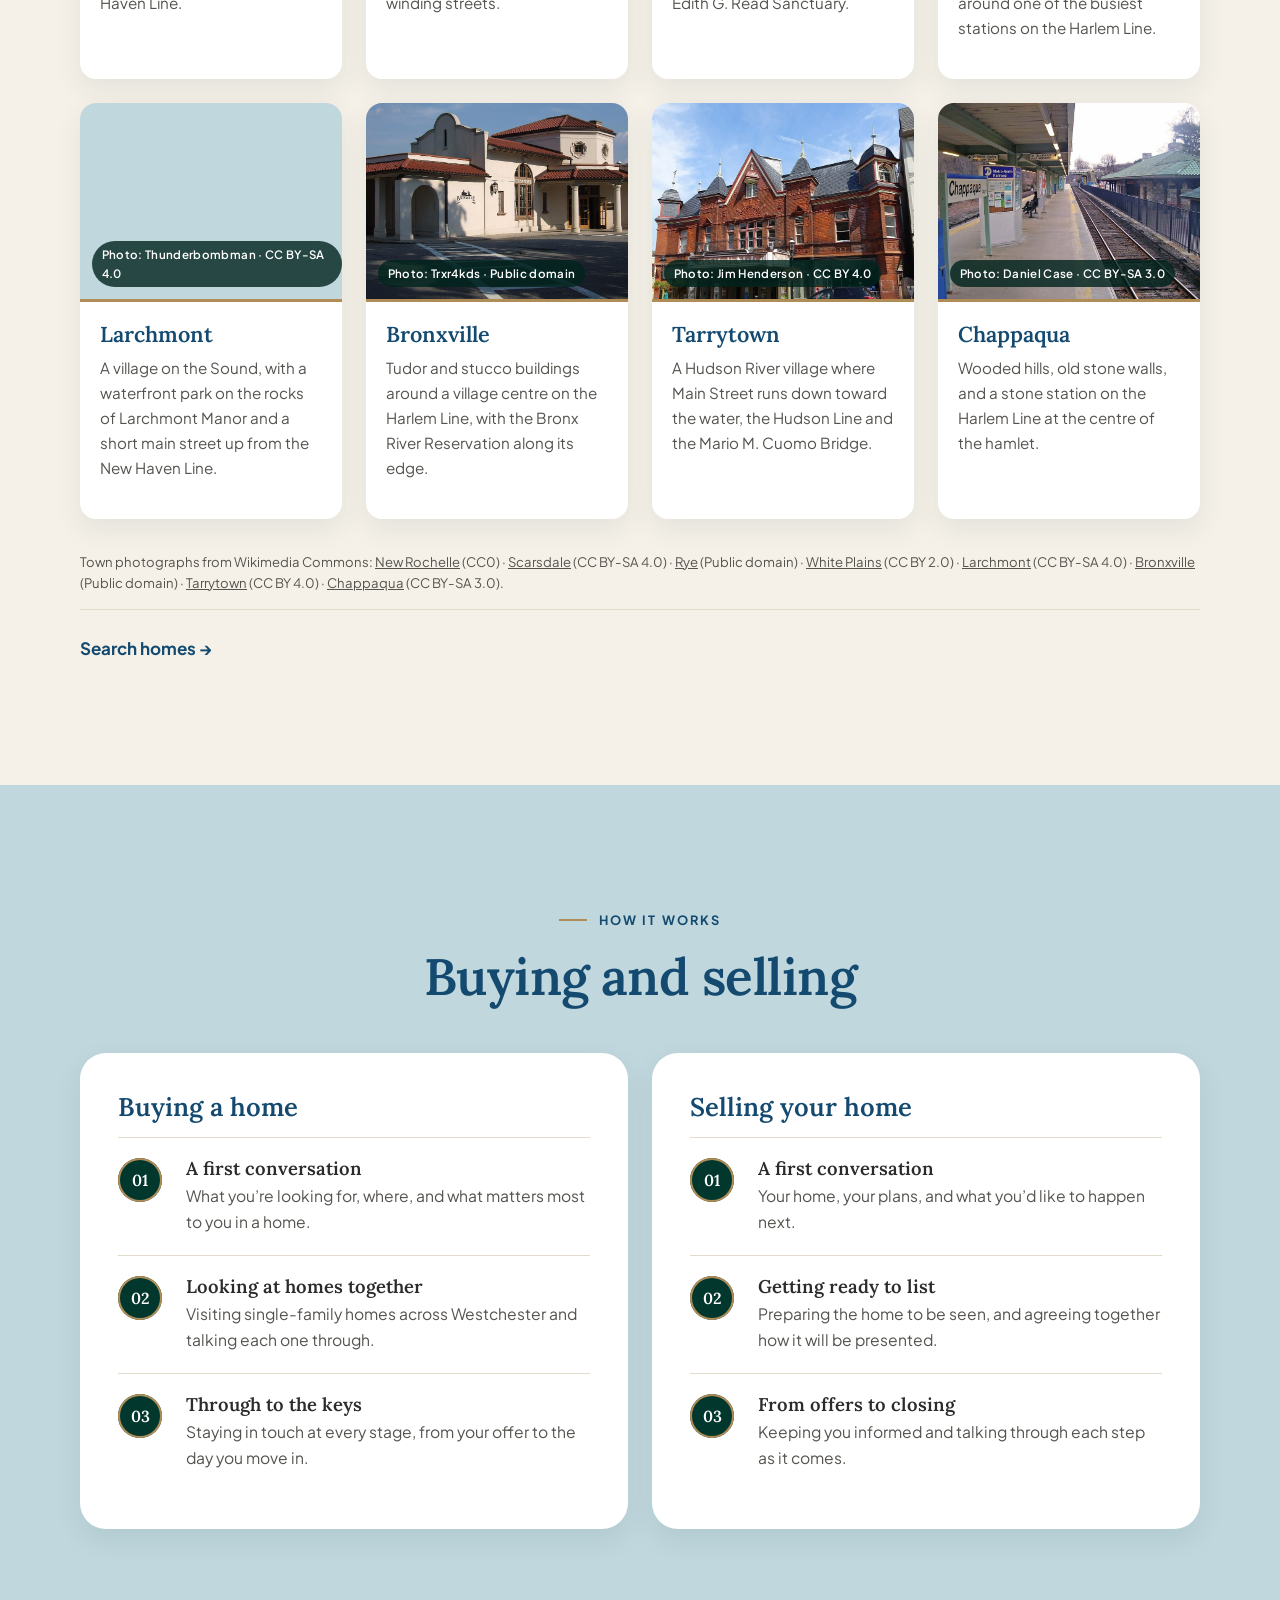
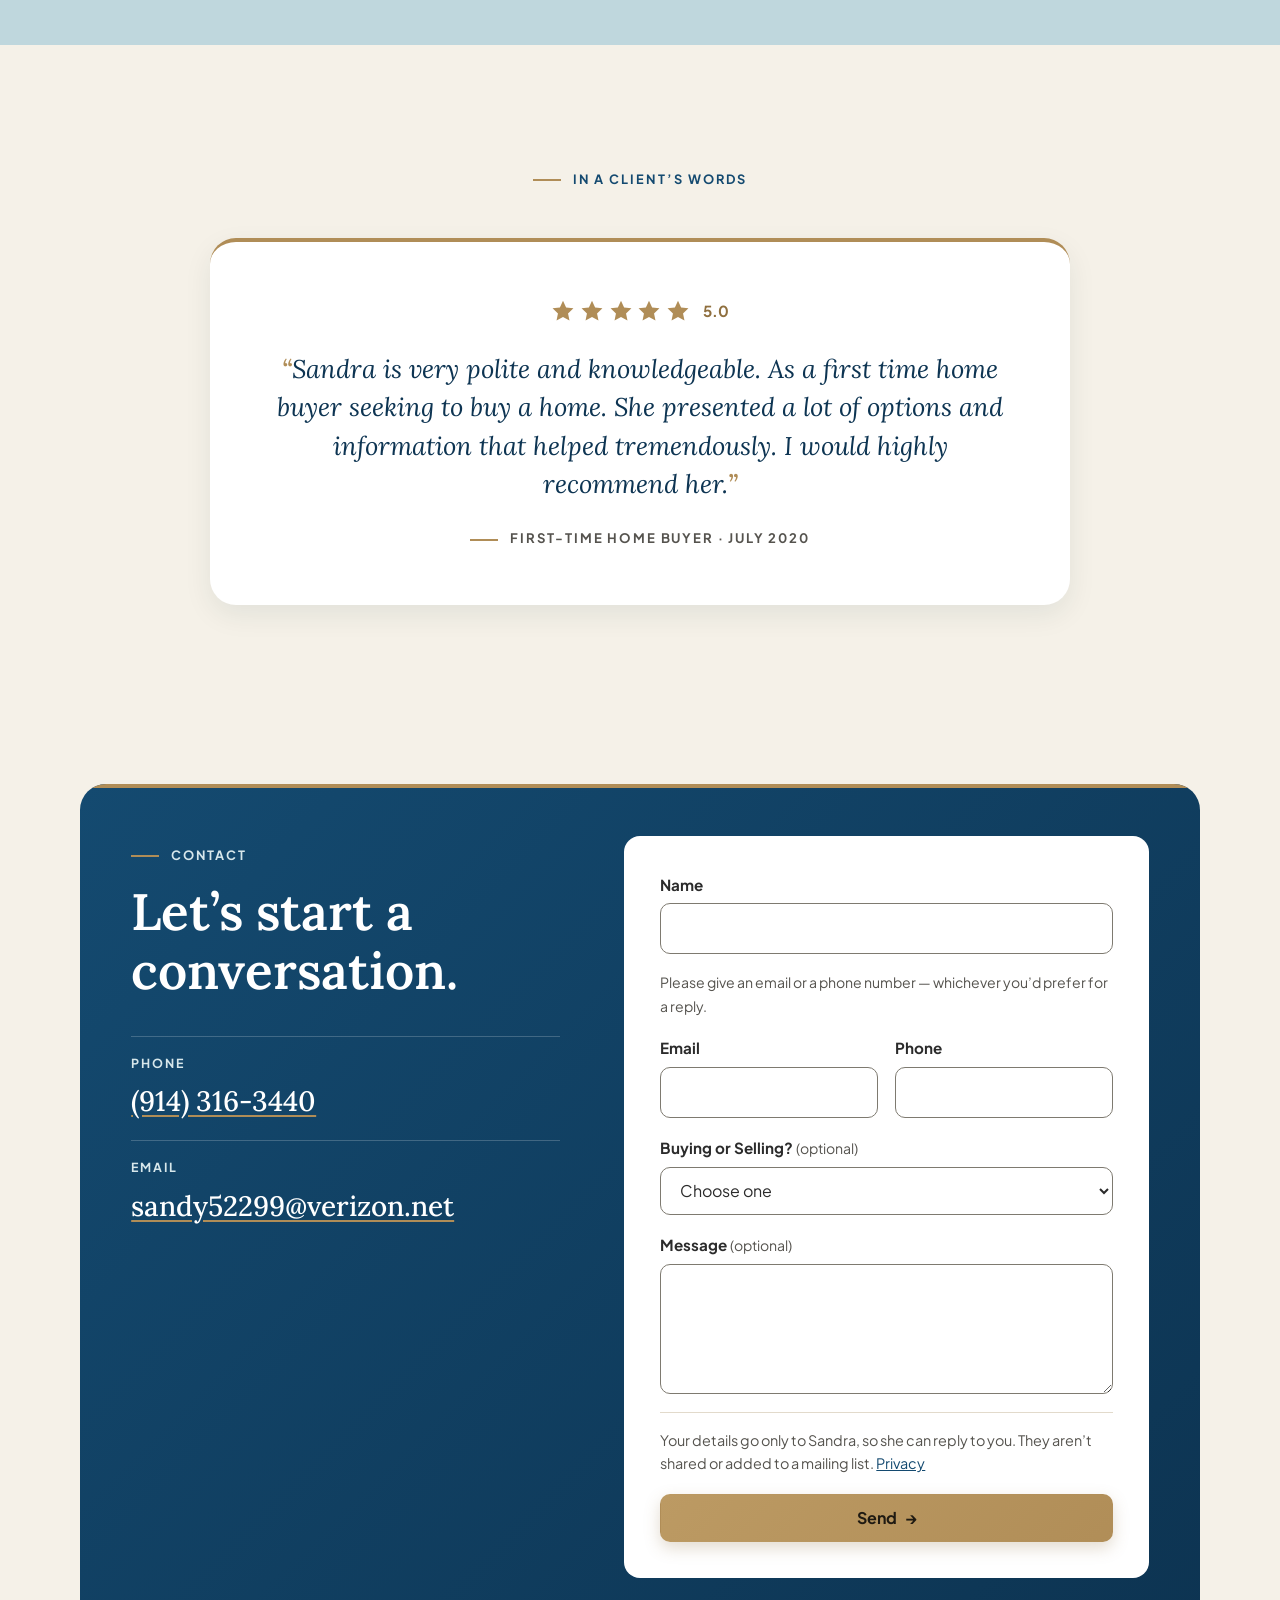
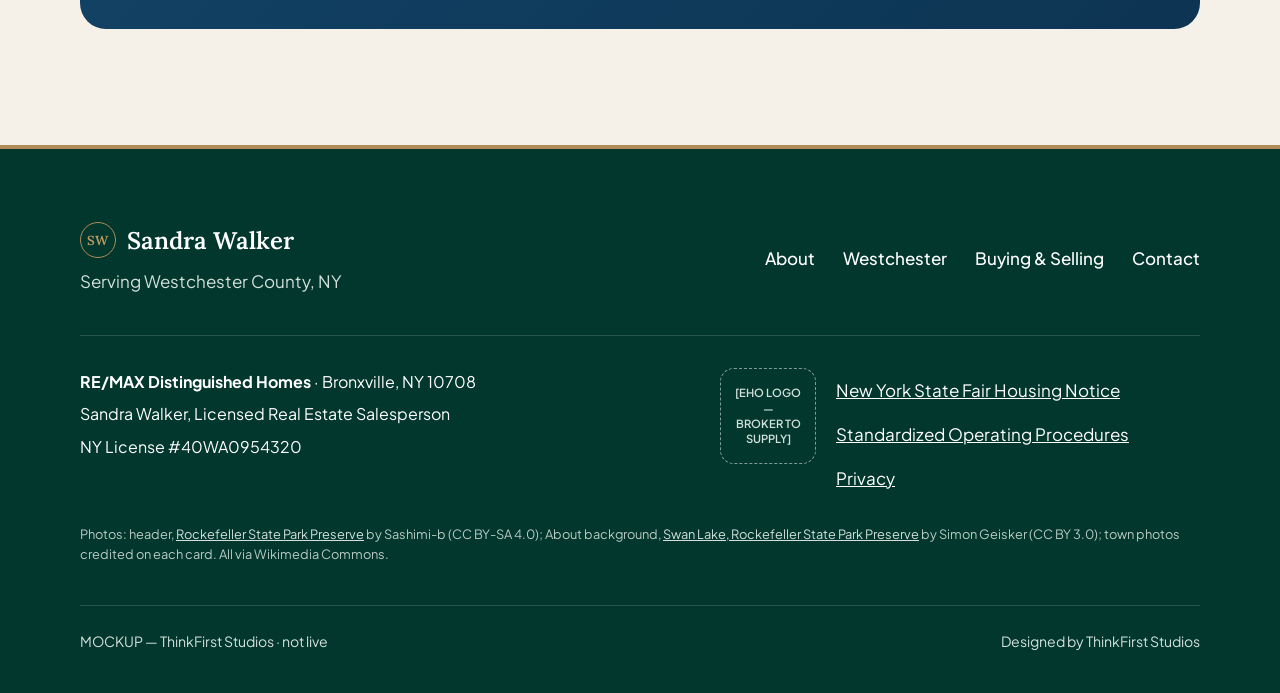
==== commit 7ff63589: "Update preview: upscaled headshot Co-Authored-By: Claude Opus 5.5 <noreply@anthropic.com>" ====
--- a/index.html
+++ b/index.html
@@ -121,9 +121,9 @@
         </div>
 
         <div class="about-media reveal" style="--i:2">
-          <!-- Sandra's own headshot: 240px profile photo, gently enlarged (no AI). Swap in the original when supplied. -->
+          <!-- Sandra's headshot: Alex's upscaled version of her 240px profile photo (assets/sandra-headshot-upscaled.png). Swap in her original when supplied. -->
           <figure class="portrait">
-            <img src="assets/sandra-headshot-720.jpg" width="720" height="720" decoding="async" alt="Sandra Walker">
+            <img src="assets/sandra-headshot-1080.jpg" srcset="assets/sandra-headshot-640.jpg 640w, assets/sandra-headshot-1080.jpg 1080w" sizes="(min-width: 960px) 420px, 90vw" width="1080" height="1350" decoding="async" alt="Sandra Walker">
           </figure>
         </div>
       </div>
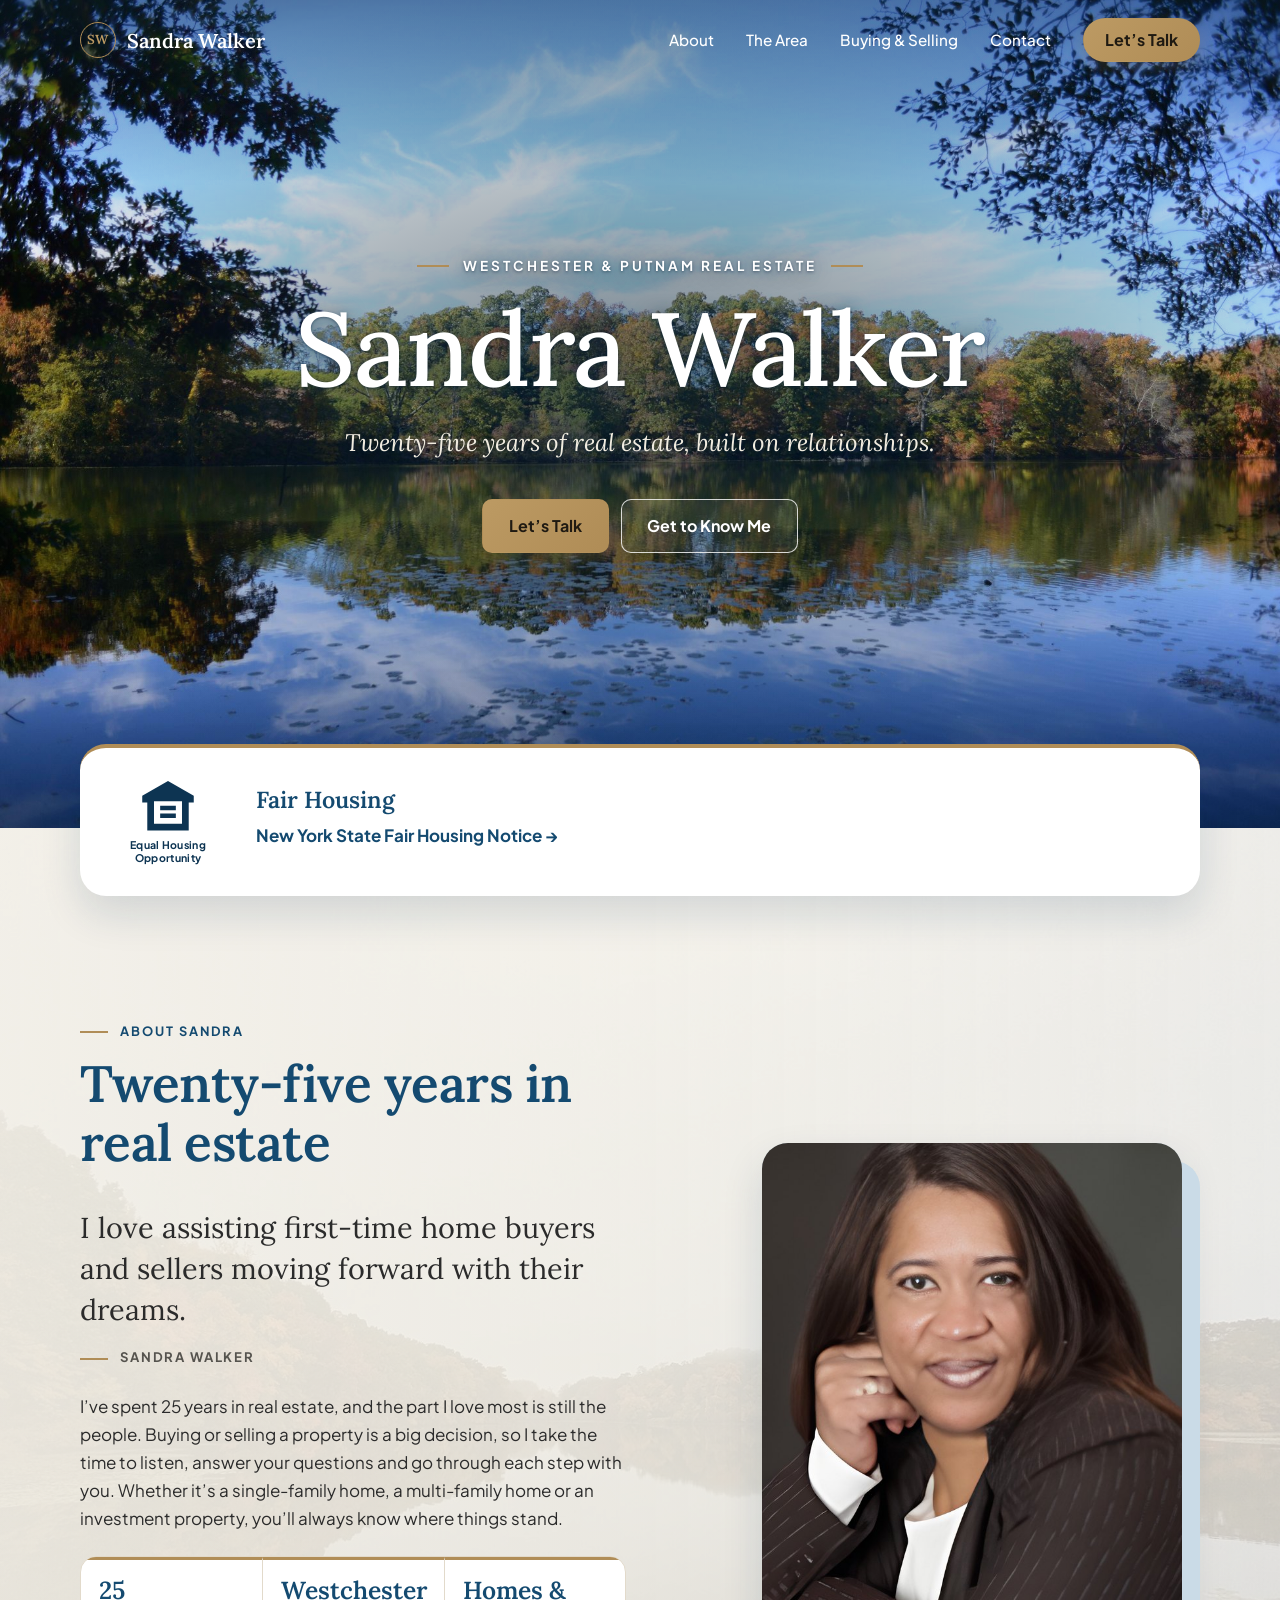
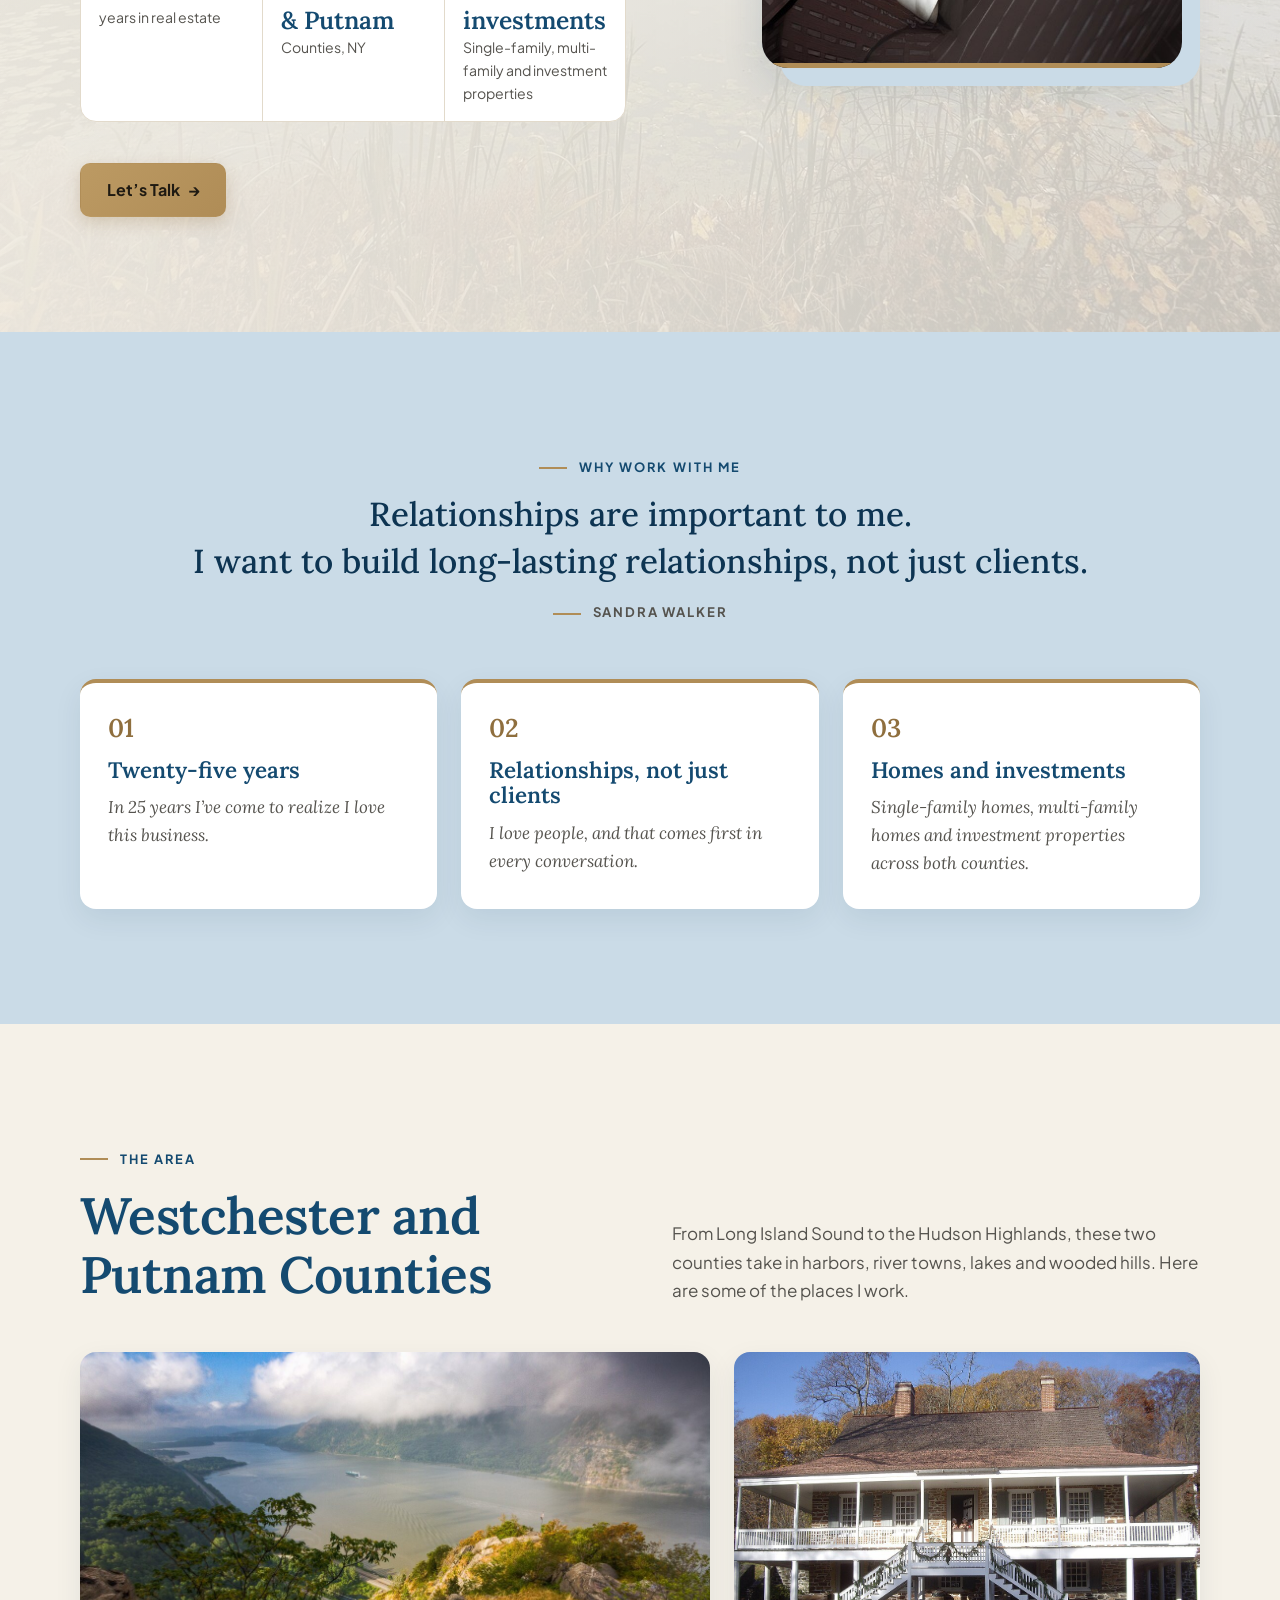
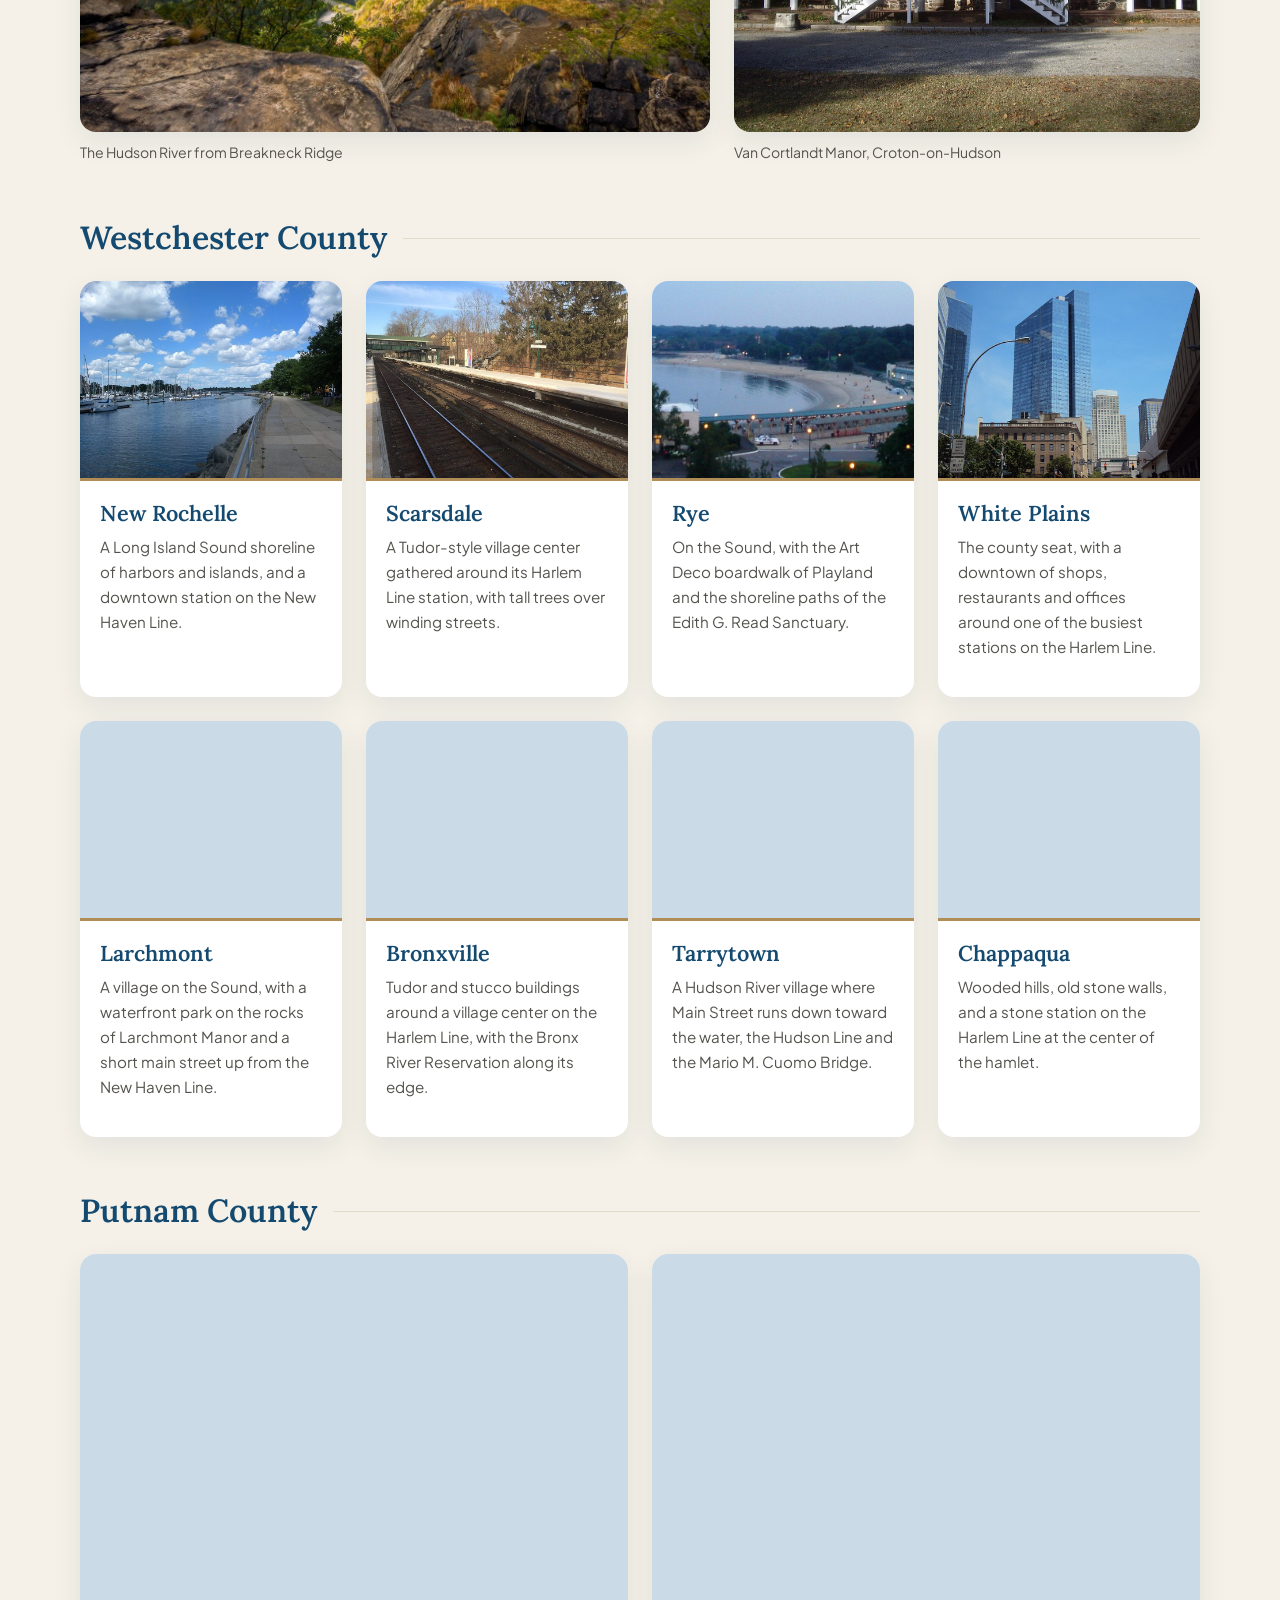
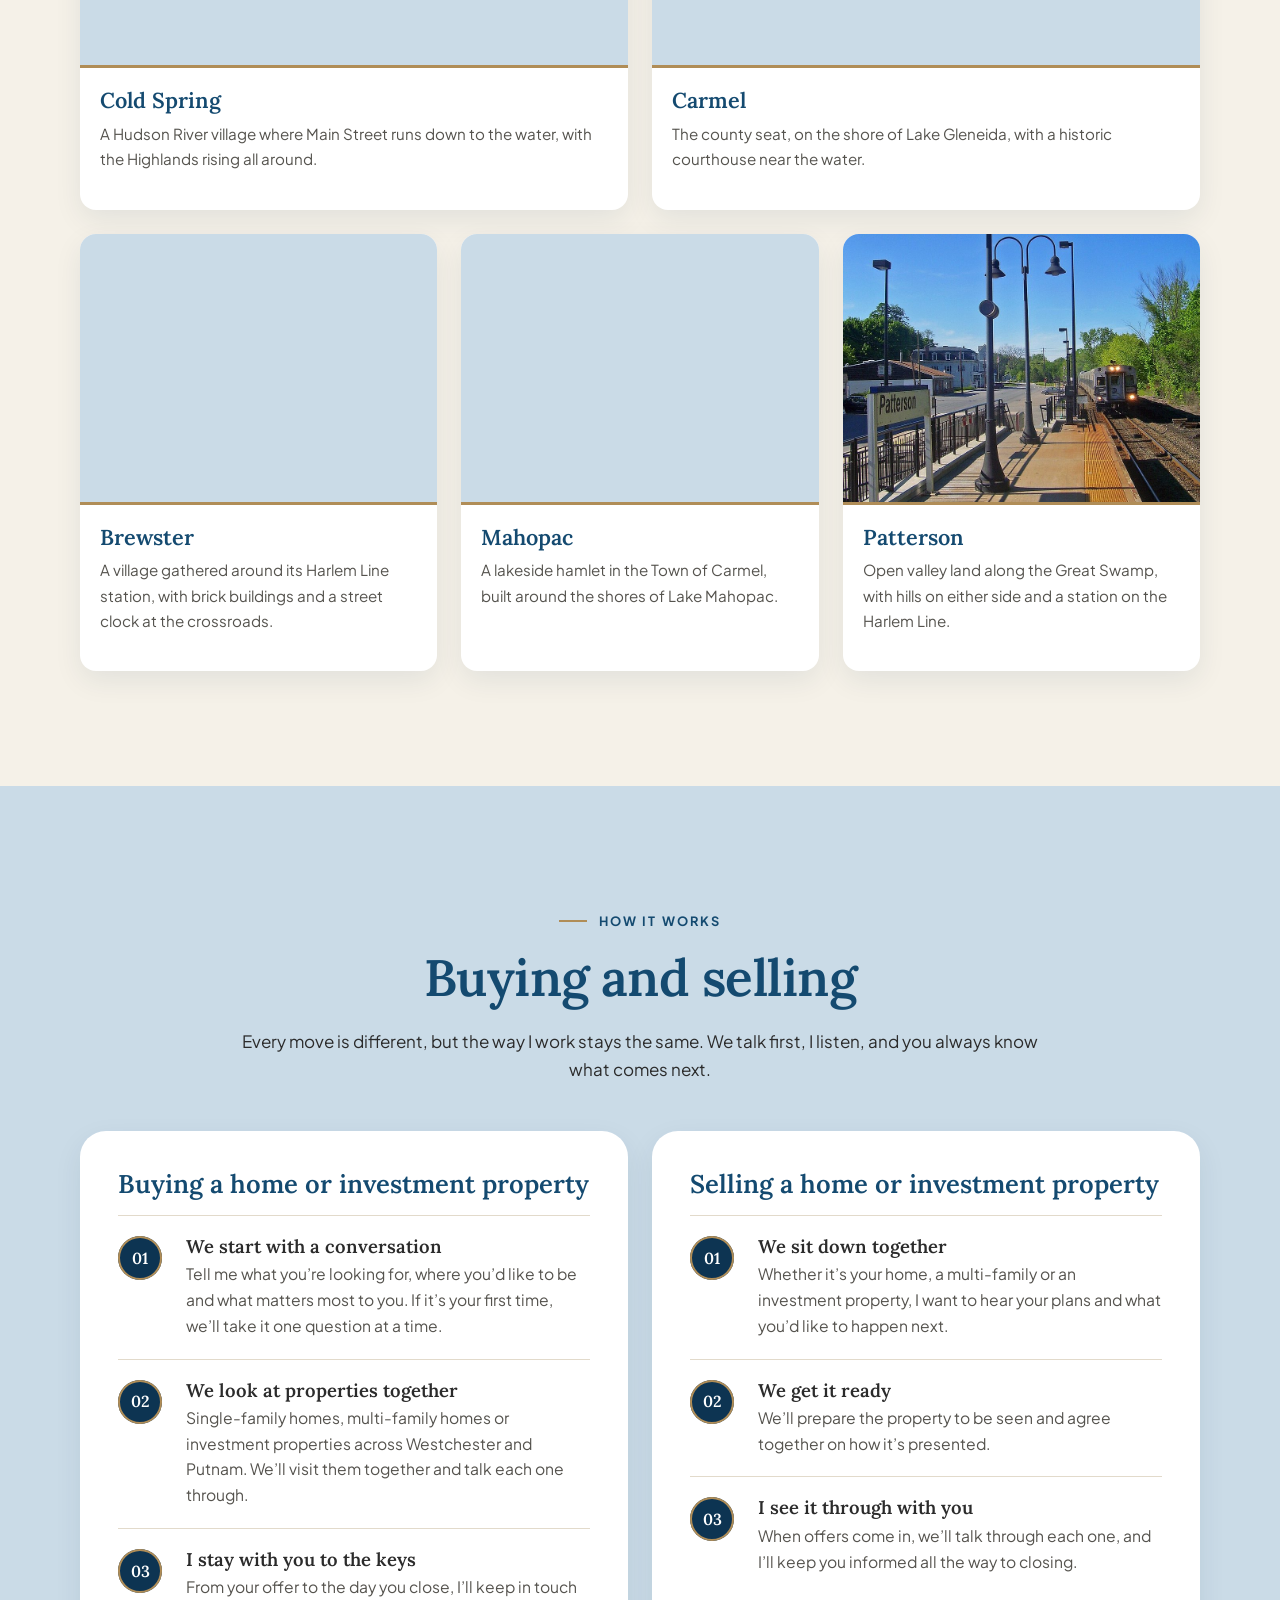
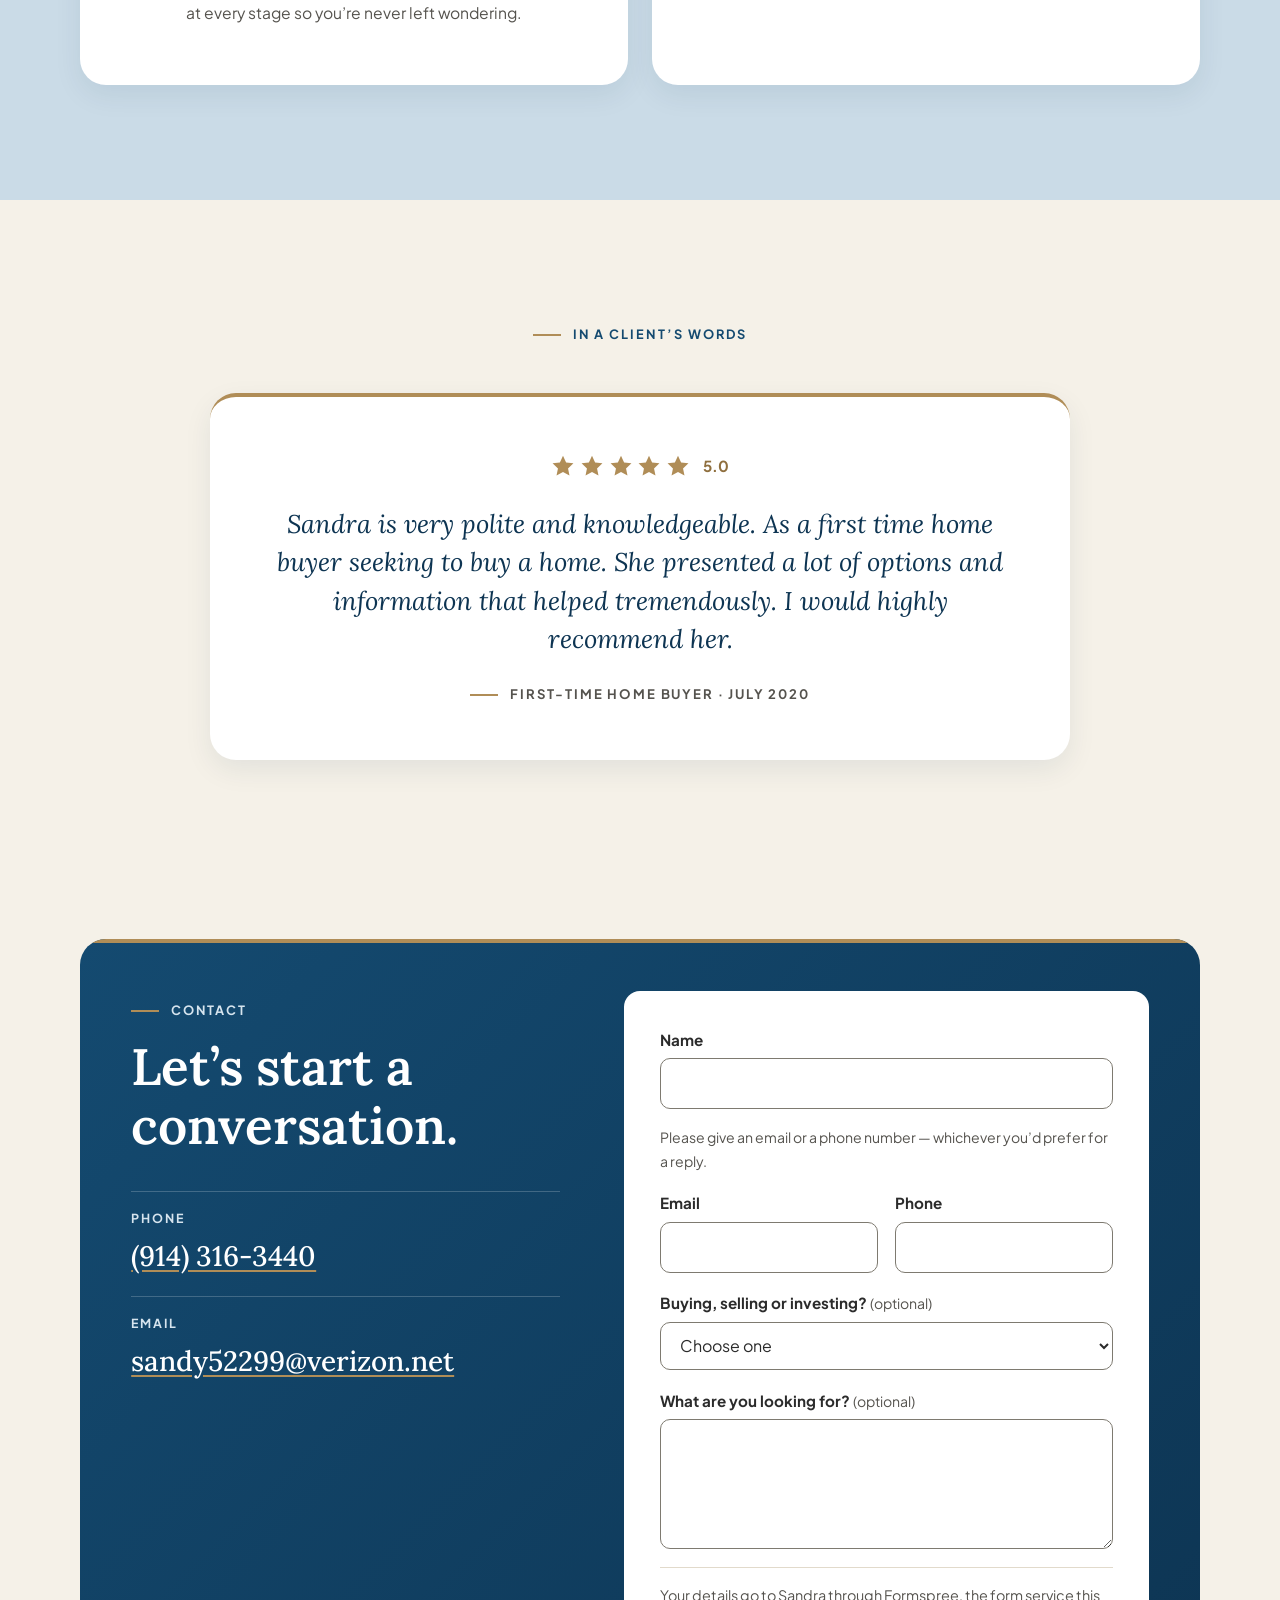
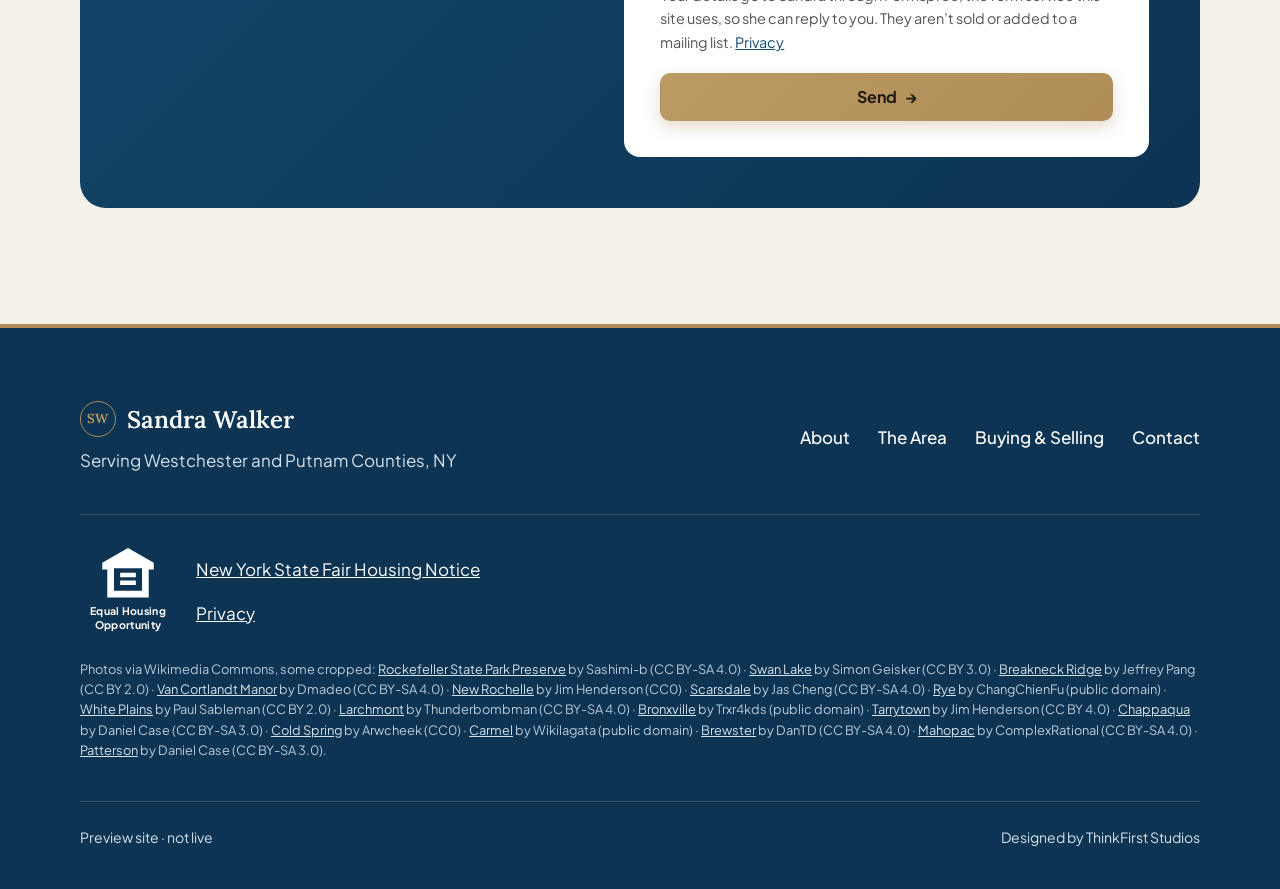
==== commit 5e80e6df: "Update preview: Putnam, property types, form, finished copy Co-Authored-By: Claude Opus 5.5 <noreply" ====
--- a/index.html
+++ b/index.html
@@ -3,14 +3,14 @@
 <head>
   <meta charset="utf-8">
   <meta name="viewport" content="width=device-width, initial-scale=1">
-  <title>Sandra Walker · Westchester County Real Estate</title>
-  <meta name="description" content="Sandra Walker — 25 years in real estate, serving Westchester County, New York, with a focus on single-family homes.">
+  <title>Sandra Walker · Westchester &amp; Putnam Real Estate</title>
+  <meta name="description" content="Sandra Walker: 25 years in real estate, serving Westchester and Putnam Counties, New York, with single-family homes, multi-family homes and investment properties.">
   <meta name="robots" content="noindex, nofollow"><!-- mockup: not live -->
   <link rel="canonical" href="https://DOMAIN-TO-CONFIRM.example/">
 
   <meta property="og:type" content="website">
-  <meta property="og:title" content="Sandra Walker · Westchester County Real Estate">
-  <meta property="og:description" content="25 years in real estate, serving Westchester County, New York, with a focus on single-family homes.">
+  <meta property="og:title" content="Sandra Walker · Westchester &amp; Putnam Real Estate">
+  <meta property="og:description" content="25 years in real estate, serving Westchester and Putnam Counties, New York, with single-family homes, multi-family homes and investment properties.">
   <meta property="og:url" content="https://DOMAIN-TO-CONFIRM.example/">
   <meta property="og:image" content="https://DOMAIN-TO-CONFIRM.example/assets/area/hero-rockefeller-preserve-1000.jpg">
   <meta name="twitter:card" content="summary_large_image">
@@ -18,7 +18,7 @@
   <link rel="preconnect" href="https://fonts.googleapis.com">
   <link rel="preconnect" href="https://fonts.gstatic.com" crossorigin>
   <link href="https://fonts.googleapis.com/css2?family=Lora:ital,wght@0,400;0,500;0,600;1,400;1,500&amp;family=Plus+Jakarta+Sans:ital,wght@0,400;0,500;0,600;0,700;0,800;1,400;1,500&amp;display=swap" rel="stylesheet">
-  <link rel="stylesheet" href="styles.css?v=11">
+  <link rel="stylesheet" href="styles.css?v=13">
   <script>document.documentElement.classList.add('js');</script>
 
   <script type="application/ld+json">
@@ -26,19 +26,17 @@
     "@context": "https://schema.org",
     "@type": "RealEstateAgent",
     "name": "Sandra Walker",
-    "description": "Real estate in Westchester County, New York, focused on single-family homes.",
+    "description": "Real estate in Westchester and Putnam Counties, New York: single-family homes, multi-family homes and investment properties.",
     "url": "https://DOMAIN-TO-CONFIRM.example/",
-    "areaServed": {
-      "@type": "AdministrativeArea",
-      "name": "Westchester County, NY"
-    }
+    "areaServed": [
+      { "@type": "AdministrativeArea", "name": "Westchester County, NY" },
+      { "@type": "AdministrativeArea", "name": "Putnam County, NY" }
+    ]
   }
   </script>
 </head>
 <body class="home">
   <a class="skip" href="#main">Skip to content</a>
-
-  <div class="mockup-badge" aria-hidden="true">MOCKUP — ThinkFirst Studios · not live</div>
 
   <header class="site-header" id="top">
     <div class="wrap">
@@ -47,7 +45,7 @@
         <button class="nav-toggle" type="button" aria-expanded="false" aria-controls="nav-list">Menu</button>
         <ul class="nav-list" id="nav-list">
           <li><a href="#about">About</a></li>
-          <li><a href="#westchester">Westchester</a></li>
+          <li><a href="#area">The Area</a></li>
           <li><a href="#buying-selling">Buying &amp; Selling</a></li>
           <li><a href="#contact">Contact</a></li>
         </ul>
@@ -57,23 +55,20 @@
   </header>
 
   <main id="main">
-    <p class="visually-hidden">This is a design mockup by ThinkFirst Studios. It is not live, and bracketed items are placeholders awaiting confirmation.</p>
-
-    <!-- 1 · HERO — full-bleed photo, navy scrim, centred type -->
+    <!-- 1 · HERO: full-bleed photo, navy scrim, centred type -->
     <section class="hero" aria-labelledby="hero-name">
       <div class="hero-media">
         <img
           src="assets/area/hero-rockefeller-preserve-2000.jpg"
           srcset="assets/area/hero-rockefeller-preserve-1000.jpg 1000w, assets/area/hero-rockefeller-preserve-2000.jpg 2000w"
           sizes="100vw" width="2000" height="1335"
-          alt="Autumn trees reflected in a still lake under a blue sky at Rockefeller State Park Preserve, Westchester County">
-        <span class="stock-tag">Rockefeller State Park Preserve · Photo: Sashimi-b · CC BY-SA 4.0</span>
+          alt="Autumn trees reflected in a still lake under a blue sky at Rockefeller State Park Preserve">
       </div>
 
       <div class="wrap hero-inner">
-        <p class="hero-sub reveal">Westchester County Real Estate</p>
+        <p class="hero-sub reveal">Westchester &amp; Putnam Real Estate</p>
         <h1 class="hero-name reveal" style="--i:1" id="hero-name">Sandra Walker</h1>
-        <p class="hero-line reveal" style="--i:2">Helping Westchester families move forward with their dreams.</p>
+        <p class="hero-line reveal" style="--i:2">Twenty-five years of real estate, built on relationships.</p>
         <div class="hero-actions reveal" style="--i:3">
           <a class="btn btn--light" href="#contact">Let’s Talk</a>
           <a class="btn btn--ghost" href="#about">Get to Know Me</a>
@@ -88,14 +83,11 @@
     <section class="fair-housing" id="fair-housing" aria-labelledby="fh-title">
       <div class="wrap">
         <div class="fh-panel">
-          <div class="eho-slot" role="img" aria-label="Placeholder: Equal Housing Opportunity logo, broker to supply">[EHO LOGO —<br>BROKER TO SUPPLY]</div>
+          <div class="eho" role="img" aria-label="Equal Housing Opportunity"><svg viewBox="0 0 100 92" aria-hidden="true" focusable="false"><path fill-rule="evenodd" d="M50 2 4 28v12h9v50h74V40h9V28zM25 38h50v40H25z"/><path d="M36 46h28v8H36zM36 60h28v8H36z"/></svg><span>Equal Housing<br>Opportunity</span></div>
           <div class="fh-col">
             <h2 class="fh-title" id="fh-title">Fair Housing</h2>
-            <a class="text-link" href="#fair-housing">New York State Fair Housing Notice&nbsp;→</a>
-          </div>
-          <div class="fh-col">
-            <p class="fh-kicker">Broker disclosures</p>
-            <a class="text-link" href="#fair-housing">Standardized Operating Procedures&nbsp;→</a>
+            <a class="text-link" href="https://dos.ny.gov/fair-housing-notice" rel="noopener">New York State Fair Housing Notice&nbsp;→</a>
+            <!-- ADD: Standardized Operating Procedures link (broker to supply) -->
           </div>
         </div>
       </div>
@@ -108,14 +100,14 @@
           <p class="eyebrow reveal">About Sandra</p>
           <h2 class="section-title reveal" style="--i:1" id="about-title">Twenty-five years in real estate</h2>
           <figure class="quote reveal" style="--i:2">
-            <blockquote><p><span class="q" aria-hidden="true">“</span>In 25 years I’ve come to realize I love this business, I love people, and I love helping them move forward with their dreams.<span class="q" aria-hidden="true">”</span></p></blockquote>
+            <blockquote><p>I love assisting first-time home buyers and sellers moving forward with their dreams.</p></blockquote>
             <figcaption>Sandra Walker</figcaption>
           </figure>
-          <p class="placeholder-copy reveal" style="--i:3">[PLACEHOLDER: 2–3 sentences in Sandra’s voice, first person — Sandra to supply]</p>
+          <p class="about-intro reveal" style="--i:3">I’ve spent 25 years in real estate, and the part I love most is still the people. Buying or selling a property is a big decision, so I take the time to listen, answer your questions and go through each step with you. Whether it’s a single-family home, a multi-family home or an investment property, you’ll always know where things stand.</p>
           <ul class="facts reveal" style="--i:4" aria-label="At a glance">
-            <li><strong>25</strong><span>years</span></li>
-            <li><strong>Westchester</strong><span>County, NY</span></li>
-            <li><strong>Single-family</strong><span>homes</span></li>
+            <li><strong>25</strong><span>years in real estate</span></li>
+            <li><strong>Westchester &amp; Putnam</strong><span>Counties, NY</span></li>
+            <li><strong>Homes &amp; investments</strong><span>Single-family, multi-family and investment properties</span></li>
           </ul>
           <a class="btn btn--solid reveal" style="--i:5" href="#contact">Let’s Talk <span aria-hidden="true">→</span></a>
         </div>
@@ -131,13 +123,13 @@
 
     </div><!-- /.about-wrap -->
 
-    <!-- 3 · WHY WORK WITH ME — built from her two quotes and nothing else -->
+    <!-- 3 · WHY WORK WITH ME -->
     <section class="section section--mist" id="why" aria-labelledby="why-title">
       <div class="wrap">
         <div class="center-head">
           <h2 class="eyebrow reveal" id="why-title">Why work with me</h2>
           <figure class="quote quote--center quote--two-line reveal" style="--i:1">
-            <blockquote><p><span class="q" aria-hidden="true">“</span>Relationships are important to me.<br class="br-wide">I want to build long-lasting relationships, not just clients.<span class="q" aria-hidden="true">”</span></p></blockquote>
+            <blockquote><p>Relationships are important to me. <br class="br-wide">I want to build long-lasting relationships, not just clients.</p></blockquote>
             <figcaption>Sandra Walker</figcaption>
           </figure>
         </div>
@@ -146,63 +138,73 @@
           <li class="point reveal">
             <span class="point-num" aria-hidden="true">01</span>
             <h3>Twenty-five years</h3>
-            <p>“In 25 years I’ve come to realize I love this business.”</p>
+            <p>In 25 years I’ve come to realize I love this business.</p>
           </li>
           <li class="point reveal" style="--i:1">
             <span class="point-num" aria-hidden="true">02</span>
             <h3>Relationships, not just clients</h3>
-            <p>“Relationships are important to me.”</p>
+            <p>I love people, and that comes first in every conversation.</p>
           </li>
           <li class="point reveal" style="--i:2">
             <span class="point-num" aria-hidden="true">03</span>
-            <h3>Moving forward with your dreams</h3>
-            <p>“I love helping them move forward with their dreams.”</p>
+            <h3>Homes and investments</h3>
+            <p>Single-family homes, multi-family homes and investment properties across both counties.</p>
           </li>
         </ul>
       </div>
     </section>
 
-    <!-- 4 · WESTCHESTER COUNTY — lifestyle only; describes the place, not the people (B5). Photos are genuinely of each town (B11), credited below. -->
-    <section class="section" id="westchester" aria-labelledby="west-title">
+    <!-- 4 · THE AREA: describes the place, not the people (B5). Photos are genuinely of each town (B11); credits are in the footer. -->
+    <section class="section" id="area" aria-labelledby="area-title">
       <div class="wrap">
         <div class="split-head">
           <div>
-            <p class="eyebrow reveal">The county</p>
-            <h2 class="section-title reveal" style="--i:1" id="west-title">Westchester County</h2>
+            <p class="eyebrow reveal">The area</p>
+            <h2 class="section-title reveal" style="--i:1" id="area-title">Westchester and Putnam Counties</h2>
           </div>
-          <p class="placeholder-copy reveal" style="--i:2">[PLACEHOLDER: 2–3 sentences — Sandra to supply]</p>
-        </div>
+          <p class="area-intro reveal" style="--i:2">From Long Island Sound to the Hudson Highlands, these two counties take in harbors, river towns, lakes and wooded hills. Here are some of the places I work.</p>
+        </div>
+
+        <div class="area-photos">
+          <figure class="area-photo reveal">
+            <img loading="lazy" decoding="async" width="1280" height="852" src="assets/area/hudson-breakneck-ridge.jpg" alt="The Hudson River winding between wooded mountains, seen from the rocks of Breakneck Ridge">
+            <figcaption>The Hudson River from Breakneck Ridge</figcaption>
+          </figure>
+          <figure class="area-photo reveal" style="--i:1">
+            <img loading="lazy" decoding="async" width="1280" height="960" src="assets/area/van-cortlandt-manor.jpg" alt="The stone colonial manor house at Van Cortlandt Manor, with a white double staircase and long porch, among autumn trees">
+            <figcaption>Van Cortlandt Manor, Croton-on-Hudson</figcaption>
+          </figure>
+        </div>
+
+        <h3 class="county-label reveal">Westchester County</h3>
 
         <div class="towns">
           <article class="town reveal">
             <div class="town-media">
               <img loading="lazy" decoding="async" width="900" height="675" src="assets/towns/new-rochelle.jpg" alt="Boats moored at the marina by Neptune Island in New Rochelle, on Long Island Sound">
-              <span class="stock-tag">Photo: Jim Henderson · CC0</span>
-            </div>
-            <div class="town-body">
-              <h3>New Rochelle</h3>
-              <p>A Long Island Sound shoreline of harbours and islands, and a downtown station on the New Haven Line.</p>
+            </div>
+            <div class="town-body">
+              <h4>New Rochelle</h4>
+              <p>A Long Island Sound shoreline of harbors and islands, and a downtown station on the New Haven Line.</p>
             </div>
           </article>
 
           <article class="town reveal" style="--i:1">
             <div class="town-media">
               <img loading="lazy" decoding="async" width="900" height="675" src="assets/towns/scarsdale.jpg" alt="The Scarsdale train station platform on the Harlem Line, with trees behind">
-              <span class="stock-tag">Photo: Jas Cheng · CC BY-SA 4.0</span>
-            </div>
-            <div class="town-body">
-              <h3>Scarsdale</h3>
-              <p>A Tudor-style village centre gathered around its Harlem Line station, with tall trees over winding streets.</p>
+            </div>
+            <div class="town-body">
+              <h4>Scarsdale</h4>
+              <p>A Tudor-style village center gathered around its Harlem Line station, with tall trees over winding streets.</p>
             </div>
           </article>
 
           <article class="town reveal" style="--i:2">
             <div class="town-media">
               <img loading="lazy" decoding="async" width="900" height="437" src="assets/towns/rye.jpg" alt="Rye Beach and the towers of Playland along Long Island Sound">
-              <span class="stock-tag">Photo: ChangChienFu · Public domain</span>
-            </div>
-            <div class="town-body">
-              <h3>Rye</h3>
+            </div>
+            <div class="town-body">
+              <h4>Rye</h4>
               <p>On the Sound, with the Art Deco boardwalk of Playland and the shoreline paths of the Edith G. Read Sanctuary.</p>
             </div>
           </article>
@@ -210,21 +212,19 @@
           <article class="town reveal" style="--i:3">
             <div class="town-media">
               <img loading="lazy" decoding="async" width="900" height="675" src="assets/towns/white-plains.jpg" alt="Office towers in downtown White Plains under a blue sky">
-              <span class="stock-tag">Photo: Paul Sableman · CC BY 2.0</span>
-            </div>
-            <div class="town-body">
-              <h3>White Plains</h3>
-              <p>The county seat — a downtown of shops, restaurants and offices around one of the busiest stations on the Harlem Line.</p>
+            </div>
+            <div class="town-body">
+              <h4>White Plains</h4>
+              <p>The county seat, with a downtown of shops, restaurants and offices around one of the busiest stations on the Harlem Line.</p>
             </div>
           </article>
 
           <article class="town reveal">
             <div class="town-media">
               <img loading="lazy" decoding="async" width="900" height="675" src="assets/towns/larchmont.jpg" alt="Aerial view of Larchmont Harbor and its docks in autumn">
-              <span class="stock-tag">Photo: Thunderbombman · CC BY-SA 4.0</span>
-            </div>
-            <div class="town-body">
-              <h3>Larchmont</h3>
+            </div>
+            <div class="town-body">
+              <h4>Larchmont</h4>
               <p>A village on the Sound, with a waterfront park on the rocks of Larchmont Manor and a short main street up from the New Haven Line.</p>
             </div>
           </article>
@@ -232,21 +232,19 @@
           <article class="town reveal" style="--i:1">
             <div class="town-media">
               <img loading="lazy" decoding="async" width="900" height="675" src="assets/towns/bronxville.jpg" alt="The Bronxville train station house, a cream building with a red-tiled roof">
-              <span class="stock-tag">Photo: Trxr4kds · Public domain</span>
-            </div>
-            <div class="town-body">
-              <h3>Bronxville</h3>
-              <p>Tudor and stucco buildings around a village centre on the Harlem Line, with the Bronx River Reservation along its edge.</p>
+            </div>
+            <div class="town-body">
+              <h4>Bronxville</h4>
+              <p>Tudor and stucco buildings around a village center on the Harlem Line, with the Bronx River Reservation along its edge.</p>
             </div>
           </article>
 
           <article class="town reveal" style="--i:2">
             <div class="town-media">
               <img loading="lazy" decoding="async" width="900" height="591" src="assets/towns/tarrytown.jpg" alt="The red-brick Tarrytown Music Hall on Main Street">
-              <span class="stock-tag">Photo: Jim Henderson · CC BY 4.0</span>
-            </div>
-            <div class="town-body">
-              <h3>Tarrytown</h3>
+            </div>
+            <div class="town-body">
+              <h4>Tarrytown</h4>
               <p>A Hudson River village where Main Street runs down toward the water, the Hudson Line and the Mario M. Cuomo Bridge.</p>
             </div>
           </article>
@@ -254,48 +252,94 @@
           <article class="town reveal" style="--i:3">
             <div class="town-media">
               <img loading="lazy" decoding="async" width="900" height="638" src="assets/towns/chappaqua.jpg" alt="The platform at Chappaqua station on the Harlem Line">
-              <span class="stock-tag">Photo: Daniel Case · CC BY-SA 3.0</span>
-            </div>
-            <div class="town-body">
-              <h3>Chappaqua</h3>
-              <p>Wooded hills, old stone walls, and a stone station on the Harlem Line at the centre of the hamlet.</p>
-            </div>
-          </article>
-        </div>
-
-        <div class="west-foot">
-          <p class="photo-credits">Town photographs from Wikimedia Commons: <a href="https://commons.wikimedia.org/wiki/File:Neptune_Island_marina_jeh.jpg" rel="noopener">New Rochelle</a> (CC0) · <a href="https://commons.wikimedia.org/wiki/File:Scarsdale_Train_Station_(Feb_2019).jpg" rel="noopener">Scarsdale</a> (CC BY-SA 4.0) · <a href="https://commons.wikimedia.org/wiki/File:Playland_Beach.jpg" rel="noopener">Rye</a> (Public domain) · <a href="https://commons.wikimedia.org/wiki/File:Downtown_White_Plains,_NY_2010-05-20.jpg" rel="noopener">White Plains</a> (CC BY 2.0) · <a href="https://commons.wikimedia.org/wiki/File:Larchmont_Yacht_Club.jpg" rel="noopener">Larchmont</a> (CC BY-SA 4.0) · <a href="https://commons.wikimedia.org/wiki/File:Bronxville_Metro-North_station_house.jpg" rel="noopener">Bronxville</a> (Public domain) · <a href="https://commons.wikimedia.org/wiki/File:Tarrytown_Music_Hall_2016_jeh.jpg" rel="noopener">Tarrytown</a> (CC BY 4.0) · <a href="https://commons.wikimedia.org/wiki/File:Chappaqua,_NY,_train_station.jpg" rel="noopener">Chappaqua</a> (CC BY-SA 3.0).</p>
-          <!-- The only listings link on the site. -->
-          <div class="search-row">
-            <a class="text-link" href="#westchester">Search homes&nbsp;→</a>
-          </div>
-        </div>
-      </div>
-    </section>
-
-    <!-- 5 · BUYING AND SELLING — process only (B9) -->
+            </div>
+            <div class="town-body">
+              <h4>Chappaqua</h4>
+              <p>Wooded hills, old stone walls, and a stone station on the Harlem Line at the center of the hamlet.</p>
+            </div>
+          </article>
+        </div>
+
+        <h3 class="county-label reveal">Putnam County</h3>
+
+        <div class="towns towns--five">
+          <article class="town reveal">
+            <div class="town-media">
+              <img loading="lazy" decoding="async" width="900" height="599" src="assets/towns/cold-spring.jpg" alt="Main Street in Cold Spring, with storefronts and the Hudson Highlands rising behind">
+            </div>
+            <div class="town-body">
+              <h4>Cold Spring</h4>
+              <p>A Hudson River village where Main Street runs down to the water, with the Highlands rising all around.</p>
+            </div>
+          </article>
+
+          <article class="town reveal" style="--i:1">
+            <div class="town-media">
+              <img loading="lazy" decoding="async" width="900" height="581" src="assets/towns/carmel.jpg" alt="Autumn colors and a white steeple reflected in Lake Gleneida in Carmel">
+            </div>
+            <div class="town-body">
+              <h4>Carmel</h4>
+              <p>The county seat, on the shore of Lake Gleneida, with a historic courthouse near the water.</p>
+            </div>
+          </article>
+
+          <article class="town reveal" style="--i:2">
+            <div class="town-media">
+              <img loading="lazy" decoding="async" width="900" height="675" src="assets/towns/brewster.jpg" alt="A street clock at a crossroads in the village of Brewster, with a brick town hall behind">
+            </div>
+            <div class="town-body">
+              <h4>Brewster</h4>
+              <p>A village gathered around its Harlem Line station, with brick buildings and a street clock at the crossroads.</p>
+            </div>
+          </article>
+
+          <article class="town reveal">
+            <div class="town-media">
+              <img loading="lazy" decoding="async" width="900" height="516" src="assets/towns/mahopac.jpg" alt="The red-brick Mahopac Public Library">
+            </div>
+            <div class="town-body">
+              <h4>Mahopac</h4>
+              <p>A lakeside hamlet in the Town of Carmel, built around the shores of Lake Mahopac.</p>
+            </div>
+          </article>
+
+          <article class="town reveal" style="--i:1">
+            <div class="town-media">
+              <img loading="lazy" decoding="async" width="900" height="675" src="assets/towns/patterson.jpg" alt="The platform at Patterson station on the Harlem Line, with a train arriving under a blue sky">
+            </div>
+            <div class="town-body">
+              <h4>Patterson</h4>
+              <p>Open valley land along the Great Swamp, with hills on either side and a station on the Harlem Line.</p>
+            </div>
+          </article>
+        </div>
+      </div>
+    </section>
+
+    <!-- 5 · BUYING AND SELLING: process only (B9) -->
     <section class="section section--mist" id="buying-selling" aria-labelledby="bs-title">
       <div class="wrap">
         <div class="center-head">
           <p class="eyebrow reveal">How it works</p>
           <h2 class="section-title reveal" style="--i:1" id="bs-title">Buying and selling</h2>
+          <p class="section-intro reveal" style="--i:2">Every move is different, but the way I work stays the same. We talk first, I listen, and you always know what comes next.</p>
         </div>
 
         <div class="process">
           <div class="panel reveal">
-            <h3>Buying a home</h3>
+            <h3>Buying a home or investment property</h3>
             <ol class="steps">
-              <li><span class="step-num" aria-hidden="true">01</span><div><h4>A first conversation</h4><p>What you’re looking for, where, and what matters most to you in a home.</p></div></li>
-              <li><span class="step-num" aria-hidden="true">02</span><div><h4>Looking at homes together</h4><p>Visiting single-family homes across Westchester and talking each one through.</p></div></li>
-              <li><span class="step-num" aria-hidden="true">03</span><div><h4>Through to the keys</h4><p>Staying in touch at every stage, from your offer to the day you move in.</p></div></li>
+              <li><span class="step-num" aria-hidden="true">01</span><div><h4>We start with a conversation</h4><p>Tell me what you’re looking for, where you’d like to be and what matters most to you. If it’s your first time, we’ll take it one question at a time.</p></div></li>
+              <li><span class="step-num" aria-hidden="true">02</span><div><h4>We look at properties together</h4><p>Single-family homes, multi-family homes or investment properties across Westchester and Putnam. We’ll visit them together and talk each one through.</p></div></li>
+              <li><span class="step-num" aria-hidden="true">03</span><div><h4>I stay with you to the keys</h4><p>From your offer to the day you close, I’ll keep in touch at every stage so you’re never left wondering.</p></div></li>
             </ol>
           </div>
           <div class="panel reveal" style="--i:1">
-            <h3>Selling your home</h3>
+            <h3>Selling a home or investment property</h3>
             <ol class="steps">
-              <li><span class="step-num" aria-hidden="true">01</span><div><h4>A first conversation</h4><p>Your home, your plans, and what you’d like to happen next.</p></div></li>
-              <li><span class="step-num" aria-hidden="true">02</span><div><h4>Getting ready to list</h4><p>Preparing the home to be seen, and agreeing together how it will be presented.</p></div></li>
-              <li><span class="step-num" aria-hidden="true">03</span><div><h4>From offers to closing</h4><p>Keeping you informed and talking through each step as it comes.</p></div></li>
+              <li><span class="step-num" aria-hidden="true">01</span><div><h4>We sit down together</h4><p>Whether it’s your home, a multi-family or an investment property, I want to hear your plans and what you’d like to happen next.</p></div></li>
+              <li><span class="step-num" aria-hidden="true">02</span><div><h4>We get it ready</h4><p>We’ll prepare the property to be seen and agree together on how it’s presented.</p></div></li>
+              <li><span class="step-num" aria-hidden="true">03</span><div><h4>I see it through with you</h4><p>When offers come in, we’ll talk through each one, and I’ll keep you informed all the way to closing.</p></div></li>
             </ol>
           </div>
         </div>
@@ -312,14 +356,14 @@
         <figure class="review reveal" style="--i:1">
           <div class="review-stars" role="img" aria-label="Rated 5 out of 5"><svg viewBox="0 0 20 20" aria-hidden="true" focusable="false"><path d="M10 1.5l2.6 5.6 6.1.7-4.5 4.2 1.2 6L10 15l-5.4 3 1.2-6L1.3 7.8l6.1-.7z"/></svg><svg viewBox="0 0 20 20" aria-hidden="true" focusable="false"><path d="M10 1.5l2.6 5.6 6.1.7-4.5 4.2 1.2 6L10 15l-5.4 3 1.2-6L1.3 7.8l6.1-.7z"/></svg><svg viewBox="0 0 20 20" aria-hidden="true" focusable="false"><path d="M10 1.5l2.6 5.6 6.1.7-4.5 4.2 1.2 6L10 15l-5.4 3 1.2-6L1.3 7.8l6.1-.7z"/></svg><svg viewBox="0 0 20 20" aria-hidden="true" focusable="false"><path d="M10 1.5l2.6 5.6 6.1.7-4.5 4.2 1.2 6L10 15l-5.4 3 1.2-6L1.3 7.8l6.1-.7z"/></svg><svg viewBox="0 0 20 20" aria-hidden="true" focusable="false"><path d="M10 1.5l2.6 5.6 6.1.7-4.5 4.2 1.2 6L10 15l-5.4 3 1.2-6L1.3 7.8l6.1-.7z"/></svg><span aria-hidden="true">5.0</span></div>
           <blockquote>
-            <p><span class="q" aria-hidden="true">“</span>Sandra is very polite and knowledgeable. As a first time home buyer seeking to buy a home. She presented a lot of options and information that helped tremendously. I would highly recommend her.<span class="q" aria-hidden="true">”</span></p>
+            <p>Sandra is very polite and knowledgeable. As a first time home buyer seeking to buy a home. She presented a lot of options and information that helped tremendously. I would highly recommend her.</p>
           </blockquote>
           <figcaption>First-time home buyer · July 2020</figcaption>
         </figure>
       </div>
     </section>
 
-    <!-- 7 · CONTACT — navy panel, form card -->
+    <!-- 7 · CONTACT: navy panel, form card -->
     <section class="section section--tight" id="contact" aria-labelledby="contact-title">
       <div class="wrap">
         <div class="contact-panel reveal">
@@ -332,8 +376,15 @@
             </dl>
           </div>
 
-          <form class="form" id="contact-form" action="thanks.html" method="post" novalidate>
-            <!-- [FORM HANDLER — CONFIRM at launch; mockup sends nothing] -->
+          <!-- ============================================================
+               FORM ENDPOINT: the one place to set this up.
+               Paste Sandra's Formspree URL into action="" on the <form> line
+               below, replacing https://formspree.io/f/YOUR_FORM_ID.
+               script.js reads it from here. Nothing else needs changing.
+               ============================================================ -->
+          <form class="form" id="contact-form" action="https://formspree.io/f/YOUR_FORM_ID" method="post" novalidate>
+            <input type="hidden" name="_subject" value="New website inquiry for Sandra Walker">
+            <div class="form-trap" aria-hidden="true"><label for="f-trap">Leave this empty</label><input id="f-trap" type="text" name="_gotcha" tabindex="-1" autocomplete="off"></div>
             <div class="field">
               <label for="f-name">Name</label>
               <input id="f-name" name="name" type="text" autocomplete="name" required aria-describedby="e-name">
@@ -355,24 +406,25 @@
             </div>
 
             <div class="field">
-              <label for="f-intent">Buying or Selling? <span class="hint">(optional)</span></label>
+              <label for="f-intent">Buying, selling or investing? <span class="hint">(optional)</span></label>
               <select id="f-intent" name="intent">
                 <option value="">Choose one</option>
                 <option>Buying</option>
                 <option>Selling</option>
-                <option>Both</option>
-                <option>Just exploring</option>
+                <option>Investing</option>
+                <option>Not sure yet</option>
               </select>
             </div>
 
             <div class="field">
-              <label for="f-message">Message <span class="hint">(optional)</span></label>
+              <label for="f-message">What are you looking for? <span class="hint">(optional)</span></label>
               <textarea id="f-message" name="message" rows="4"></textarea>
             </div>
 
-            <p class="data-line">Your details go only to Sandra, so she can reply to you. They aren’t shared or added to a mailing list. <a href="privacy.html">Privacy</a></p>
+            <p class="data-line">Your details go to Sandra through Formspree, the form service this site uses, so she can reply to you. They aren’t sold or added to a mailing list. <a href="privacy.html">Privacy</a></p>
 
             <div><button class="btn btn--solid btn--block" type="submit">Send <span aria-hidden="true">→</span></button></div>
+            <p class="form-status" id="form-status" role="alert" tabindex="-1"></p>
           </form>
         </div>
       </div>
@@ -385,35 +437,30 @@
       <div class="foot-top">
         <div>
           <p class="foot-name"><span class="brand-mark" aria-hidden="true">SW</span>Sandra Walker</p>
-          <p class="foot-serving">Serving Westchester County, NY</p>
+          <p class="foot-serving">Serving Westchester and Putnam Counties, NY</p>
         </div>
         <ul class="foot-nav">
           <li><a href="#about">About</a></li>
-          <li><a href="#westchester">Westchester</a></li>
+          <li><a href="#area">The Area</a></li>
           <li><a href="#buying-selling">Buying &amp; Selling</a></li>
           <li><a href="#contact">Contact</a></li>
         </ul>
       </div>
 
       <div class="foot-grid">
-        <div class="foot-legal">
-          <p><strong>RE/MAX Distinguished Homes</strong> · Bronxville, NY 10708</p>
-          <p>Sandra Walker, Licensed Real Estate Salesperson</p>
-          <p>NY License #40WA0954320</p>
-        </div>
+        <!-- ADD: Brokerage name + NY license # -->
         <div class="foot-fh">
-          <div class="eho-slot" role="img" aria-label="Placeholder: Equal Housing Opportunity logo, broker to supply">[EHO LOGO —<br>BROKER TO SUPPLY]</div>
+          <div class="eho" role="img" aria-label="Equal Housing Opportunity"><svg viewBox="0 0 100 92" aria-hidden="true" focusable="false"><path fill-rule="evenodd" d="M50 2 4 28v12h9v50h74V40h9V28zM25 38h50v40H25z"/><path d="M36 46h28v8H36zM36 60h28v8H36z"/></svg><span>Equal Housing<br>Opportunity</span></div>
           <ul>
-            <li><a href="#fair-housing">New York State Fair Housing Notice</a></li>
-            <li><a href="#fair-housing">Standardized Operating Procedures</a></li>
+            <li><a href="https://dos.ny.gov/fair-housing-notice" rel="noopener">New York State Fair Housing Notice</a></li>
             <li><a href="privacy.html">Privacy</a></li>
           </ul>
         </div>
       </div>
 
-      <p class="foot-credits">Photos: header, <a href="https://commons.wikimedia.org/wiki/File:Rockefeller_State_Park_Preserve_-_3.jpg" rel="noopener">Rockefeller State Park Preserve</a> by Sashimi-b (CC BY-SA 4.0); About background, <a href="https://commons.wikimedia.org/wiki/File:Swan_Lake_in_Rockefeller_State_Park_Preserve.jpg" rel="noopener">Swan Lake, Rockefeller State Park Preserve</a> by Simon Geisker (CC BY 3.0); town photos credited on each card. All via Wikimedia Commons.</p>
+      <p class="foot-credits">Photos via Wikimedia Commons, some cropped: <a href="https://commons.wikimedia.org/wiki/File:Rockefeller_State_Park_Preserve_-_3.jpg" rel="noopener">Rockefeller State Park Preserve</a> by Sashimi-b (CC BY-SA 4.0) · <a href="https://commons.wikimedia.org/wiki/File:Swan_Lake_in_Rockefeller_State_Park_Preserve.jpg" rel="noopener">Swan Lake</a> by Simon Geisker (CC BY 3.0) · <a href="https://commons.wikimedia.org/wiki/File:Breakneck_Ridge_III.jpg" rel="noopener">Breakneck Ridge</a> by Jeffrey Pang (CC BY 2.0) · <a href="https://commons.wikimedia.org/wiki/File:Van-cortland-manor.jpg" rel="noopener">Van Cortlandt Manor</a> by Dmadeo (CC BY-SA 4.0) · <a href="https://commons.wikimedia.org/wiki/File:Neptune_Island_marina_jeh.jpg" rel="noopener">New Rochelle</a> by Jim Henderson (CC0) · <a href="https://commons.wikimedia.org/wiki/File:Scarsdale_Train_Station_(Feb_2019).jpg" rel="noopener">Scarsdale</a> by Jas Cheng (CC BY-SA 4.0) · <a href="https://commons.wikimedia.org/wiki/File:Playland_Beach.jpg" rel="noopener">Rye</a> by ChangChienFu (public domain) · <a href="https://commons.wikimedia.org/wiki/File:Downtown_White_Plains,_NY_2010-05-20.jpg" rel="noopener">White Plains</a> by Paul Sableman (CC BY 2.0) · <a href="https://commons.wikimedia.org/wiki/File:Larchmont_Yacht_Club.jpg" rel="noopener">Larchmont</a> by Thunderbombman (CC BY-SA 4.0) · <a href="https://commons.wikimedia.org/wiki/File:Bronxville_Metro-North_station_house.jpg" rel="noopener">Bronxville</a> by Trxr4kds (public domain) · <a href="https://commons.wikimedia.org/wiki/File:Tarrytown_Music_Hall_2016_jeh.jpg" rel="noopener">Tarrytown</a> by Jim Henderson (CC BY 4.0) · <a href="https://commons.wikimedia.org/wiki/File:Chappaqua,_NY,_train_station.jpg" rel="noopener">Chappaqua</a> by Daniel Case (CC BY-SA 3.0) · <a href="https://commons.wikimedia.org/wiki/File:Cold_Spring_New_York_2025.jpg" rel="noopener">Cold Spring</a> by Arwcheek (CC0) · <a href="https://commons.wikimedia.org/wiki/File:Carmel_NY_(cropped).jpg" rel="noopener">Carmel</a> by Wikilagata (public domain) · <a href="https://commons.wikimedia.org/wiki/File:Brewster_MNRR_station;_Clock_Tower-1st_Nat%27l_Bank.jpg" rel="noopener">Brewster</a> by DanTD (CC BY-SA 4.0) · <a href="https://commons.wikimedia.org/wiki/File:Mahopac_Library.jpg" rel="noopener">Mahopac</a> by ComplexRational (CC BY-SA 4.0) · <a href="https://commons.wikimedia.org/wiki/File:Patterson_train_station.jpg" rel="noopener">Patterson</a> by Daniel Case (CC BY-SA 3.0).</p>
       <div class="foot-base">
-        <span>MOCKUP — ThinkFirst Studios · not live</span>
+        <span>Preview site · not live</span>
         <span>Designed by ThinkFirst Studios</span>
       </div>
     </div>
@@ -425,6 +472,6 @@
     <a class="btn btn--solid" href="#contact">Let’s Talk</a>
   </div>
 
-  <script src="script.js?v=5" defer></script>
+  <script src="script.js?v=6" defer></script>
 </body>
 </html>
--- a/styles.css
+++ b/styles.css
@@ -1,17 +1,17 @@
-/* Sandra Walker — Westchester County Real Estate · spec mockup (ThinkFirst Studios)
-   v3 palette: Estate green, Hudson indigo, Brass, Columbia mist, Fieldstone cream.
+/* Sandra Walker: Westchester & Putnam Real Estate · spec mockup (ThinkFirst Studios)
+   v4 palette: Harbor navy, Hudson indigo, Brass, River mist, Fieldstone cream.
    Lora for headings and her words, Plus Jakarta Sans for everything else. */
 
 :root {
-  --green: #02372D;       /* Estate green — header, footer */
-  --green-deep: #01241D;
+  --navy: #0D3452;        /* Harbor navy: header, footer */
+  --navy-deep: #092438;
   --indigo: #144A70;      /* Hudson indigo — headings, links */
   --indigo-deep: #0D3452;
   --brass: #B08D57;       /* Brass — buttons, CTAs, accents */
   --brass-light: #BC9A63;
   --brass-deep: #8F6F3E;  /* small brass text on light grounds — 4.6:1 */
   --brass-ink: #1F1A12;   /* text on brass — 4.6:1 */
-  --mist: #BFD7DD;        /* Columbia mist — section bands */
+  --mist: #CADBE7;        /* River mist: section bands */
   --cream: #F5F1E8;       /* Fieldstone cream — page */
   --ink: #2B2B2B;         /* Slate — body text */
   --soft: #55534E;        /* secondary text — 5:1 on mist, 6:1 on cream */
@@ -27,8 +27,8 @@
   --pad: clamp(1.25rem, 4vw, 2.5rem);
   --radius: 16px;
   --radius-lg: 26px;
-  --shadow: 0 10px 28px rgba(2, 55, 45, .08);
-  --shadow-lift: 0 18px 40px rgba(2, 55, 45, .14);
+  --shadow: 0 10px 28px rgba(13, 52, 82, .08);
+  --shadow-lift: 0 18px 40px rgba(13, 52, 82, .14);
   --ease: cubic-bezier(.2, .7, .2, 1);
 }
 
@@ -65,38 +65,9 @@
 
 .skip {
   position: absolute; left: 1rem; top: -60px; z-index: 300;
-  background: var(--green); color: #fff; padding: .75rem 1rem; border-radius: 8px; text-decoration: none;
+  background: var(--navy); color: #fff; padding: .75rem 1rem; border-radius: 8px; text-decoration: none;
 }
 .skip:focus { top: 1rem; }
-
-/* ---------- placeholder flags ---------- */
-.flag {
-  display: inline-block;
-  font-family: var(--sans); font-size: .78rem; font-weight: 500; font-style: normal; letter-spacing: .01em; line-height: 1.45;
-  color: var(--indigo-deep);
-  background: rgba(20, 74, 112, .08);
-  border-left: 3px solid var(--brass);
-  border-radius: 0 6px 6px 0;
-  padding: .35rem .65rem;
-  margin-top: .75rem;
-}
-.flag--dark { color: #fff; background: rgba(255, 255, 255, .12); border-left-color: var(--brass); }
-
-.placeholder-copy {
-  color: var(--soft); font-style: italic;
-  border: 1.5px dashed #CFC5B2; background: rgba(255, 255, 255, .6);
-  border-radius: 12px; padding: 1rem 1.25rem;
-}
-
-/* ---------- mockup marker ---------- */
-.mockup-badge {
-  position: fixed; z-index: 250; right: .75rem; bottom: 84px;
-  background: var(--ink); color: #fff;
-  font-size: .72rem; font-weight: 700; letter-spacing: .05em;
-  padding: .4rem .75rem; border-radius: 999px; pointer-events: none;
-  box-shadow: 0 4px 14px rgba(0, 0, 0, .2);
-}
-@media (min-width: 900px) { .mockup-badge { bottom: 1rem; right: 1rem; } }
 
 /* ---------- buttons ---------- */
 .btn {
@@ -130,7 +101,7 @@
 }
 .text-link:hover, .text-link:focus-visible { background-size: 100% 2px; }
 
-/* ---------- header (transparent over the hero, Estate green on scroll) ---------- */
+/* ---------- header (transparent over the hero, Harbor navy on scroll) ---------- */
 .site-header {
   position: fixed; top: 0; left: 0; right: 0; z-index: 200;
   background: transparent;
@@ -170,7 +141,7 @@
 .nav .btn--pill { display: none; }
 
 .site-header.is-condensed, .site-header--solid {
-  background: var(--green); box-shadow: 0 6px 20px rgba(1, 36, 29, .25);
+  background: var(--navy); box-shadow: 0 6px 20px rgba(9, 36, 56, .25);
 }
 .site-header.is-condensed .wrap { min-height: 64px; }
 
@@ -204,7 +175,7 @@
   color: var(--indigo); margin-bottom: 1rem;
 }
 .eyebrow::before { content: ""; width: 28px; height: 2px; background: var(--brass); }
-.eyebrow--light { color: #D7E7EB; }
+.eyebrow--light { color: #D6E4EE; }
 .section-title { font-size: clamp(2.1rem, 1.5rem + 2.3vw, 3.2rem); font-weight: 600; letter-spacing: -.01em; }
 .center-head { text-align: center; max-width: 820px; margin: 0 auto; }
 .center-head .eyebrow { justify-content: center; }
@@ -219,19 +190,18 @@
   padding: 120px 0 140px;
   color: #fff; text-align: center;
 }
-.hero-media { position: absolute; inset: 0; z-index: -1; overflow: hidden; background: var(--green-deep); }
+.hero-media { position: absolute; inset: 0; z-index: -1; overflow: hidden; background: var(--navy-deep); }
 .hero-media img { width: 100%; height: 100%; object-fit: cover; }
 .hero-media img { object-position: center 55%; filter: saturate(1.08) brightness(1.04); }
 .hero-media::after {
   /* light touch: shade only where the type sits, plus a little at the top for the menu */
   content: ""; position: absolute; inset: 0;
   background:
-    radial-gradient(ellipse 60% 50% at 50% 48%, rgba(1, 36, 29, .60) 0%, rgba(1, 36, 29, .26) 60%, rgba(1, 36, 29, 0) 100%),
-    linear-gradient(180deg, rgba(1, 36, 29, .45) 0%, rgba(1, 36, 29, 0) 22%, rgba(1, 36, 29, 0) 78%, rgba(1, 36, 29, .30) 100%);
-}
-.hero-inner { text-shadow: 0 2px 18px rgba(1, 36, 29, .55), 0 1px 3px rgba(1, 36, 29, .5); }
+    radial-gradient(ellipse 60% 50% at 50% 48%, rgba(9, 36, 56, .60) 0%, rgba(9, 36, 56, .26) 60%, rgba(9, 36, 56, 0) 100%),
+    linear-gradient(180deg, rgba(9, 36, 56, .45) 0%, rgba(9, 36, 56, 0) 22%, rgba(9, 36, 56, 0) 78%, rgba(9, 36, 56, .30) 100%);
+}
+.hero-inner { text-shadow: 0 2px 18px rgba(9, 36, 56, .55), 0 1px 3px rgba(9, 36, 56, .5); }
 .hero-inner .btn { text-shadow: none; }
-.hero-media .stock-tag { z-index: 2; bottom: 100px; }
 .hero-inner { display: flex; flex-direction: column; align-items: center; }
 .hero-sub {
   display: inline-flex; align-items: center; gap: .9rem;
@@ -249,14 +219,6 @@
   font-size: clamp(1.15rem, 1rem + .7vw, 1.5rem); color: #F1ECE0;
 }
 .hero-actions { display: flex; flex-wrap: wrap; justify-content: center; gap: .75rem; margin-top: 2.25rem; }
-.hero-flags { display: flex; flex-direction: column; align-items: center; gap: .25rem; margin-top: 1.5rem; max-width: 640px; }
-.hero-flags .flag { text-align: left; }
-
-.stock-tag {
-  position: absolute; z-index: 2; left: .75rem; bottom: .75rem;
-  background: rgba(1, 36, 29, .8); color: #fff;
-  font-size: .72rem; font-weight: 600; letter-spacing: .03em; padding: .25rem .6rem; border-radius: 999px;
-}
 
 /* ---------- fair housing — overlaps the hero, can't be missed ---------- */
 .fair-housing { position: relative; z-index: 5; margin-top: -84px; }
@@ -265,16 +227,12 @@
   border-top: 4px solid var(--brass);
   padding: 1.75rem; display: grid; gap: 1.5rem; align-items: center;
 }
-@media (min-width: 900px) { .fh-panel { grid-template-columns: auto 1fr 1fr; gap: 2.5rem; padding: 2rem 2.5rem; } }
+@media (min-width: 900px) { .fh-panel { grid-template-columns: auto 1fr; gap: 2.5rem; padding: 2rem 2.5rem; } }
 .fh-col { display: flex; flex-direction: column; align-items: flex-start; }
 .fh-title { font-size: 1.45rem; }
-.fh-kicker { font-size: .8rem; font-weight: 700; letter-spacing: .16em; text-transform: uppercase; color: var(--soft); }
-.eho-slot {
-  width: 112px; height: 112px; border-radius: 14px;
-  border: 1.5px dashed var(--field); background: var(--cream);
-  display: flex; align-items: center; justify-content: center; text-align: center;
-  font-size: .7rem; font-weight: 600; line-height: 1.35; color: var(--soft); padding: .5rem;
-}
+.eho { display: flex; flex-direction: column; align-items: center; gap: .4rem; width: 96px; flex: none; color: var(--indigo-deep); text-align: center; }
+.eho svg { width: 56px; height: auto; fill: currentColor; }
+.eho span { font-size: .66rem; font-weight: 700; line-height: 1.25; letter-spacing: .03em; }
 
 /* ---------- about ---------- */
 /* Fair Housing + About: one low-opacity landscape behind both — Swan Lake, Rockefeller State Park Preserve (credited in the footer) */
@@ -294,20 +252,13 @@
 .about-text .quote { margin-top: 2.25rem; }
 
 .quote { margin: 0; position: relative; }
-.quote .qmark {
-  display: block; font-family: var(--serif); font-size: 5rem; line-height: .8; height: 2.6rem; font-weight: 600; color: var(--brass);
-}
 .quote blockquote { margin: 0; }
-.q { color: var(--brass); font-family: var(--serif); font-weight: 600; }
-.photo-credits { font-size: .82rem; color: var(--soft); line-height: 1.6; }
-.photo-credits a { color: var(--soft); }
 .quote blockquote p {
   font-family: var(--serif); font-size: clamp(1.35rem, 1.1rem + 1vw, 1.8rem); font-weight: 400; line-height: 1.42; color: var(--ink);
 }
 .quote figcaption { margin-top: 1rem; font-size: .82rem; font-weight: 700; letter-spacing: .14em; text-transform: uppercase; color: var(--soft); }
 .quote figcaption::before { content: ""; display: inline-block; width: 28px; height: 2px; background: var(--brass); vertical-align: middle; margin-right: .75rem; }
 .quote--center { text-align: center; }
-.quote--center .qmark { margin: 0 auto; }
 .quote--center blockquote p { font-size: clamp(1.6rem, 1.15rem + 1.8vw, 2.5rem); font-weight: 500; max-width: 24em; margin: 0 auto; color: var(--indigo-deep); }
 
 .br-wide { display: none; }
@@ -323,6 +274,11 @@
 }
 .facts li { padding: 1rem 1.1rem; display: flex; flex-direction: column; border-top: 3px solid var(--brass); }
 .facts li + li { border-left: 1px solid var(--line); }
+@media (max-width: 599px) {
+  .facts { grid-template-columns: 1fr; border-top: 3px solid var(--brass); }
+  .facts li { border-top: 0; }
+  .facts li + li { border-left: 0; border-top: 1px solid var(--line); }
+}
 .facts strong { font-family: var(--serif); font-size: clamp(1.1rem, .9rem + .8vw, 1.6rem); font-weight: 600; color: var(--indigo); line-height: 1.2; }
 .facts span { font-size: .88rem; color: var(--soft); }
 
@@ -335,17 +291,8 @@
 }
 .portrait::after { content: ""; position: absolute; left: 0; right: 0; bottom: 0; height: 5px; background: var(--brass); }
 .portrait img { width: 100%; height: 100%; object-fit: cover; object-position: 50% 30%; }
-.portrait--empty {
-  display: flex; align-items: center; justify-content: center; text-align: center; padding: 2rem;
-  background: linear-gradient(160deg, #FBF9F4 0%, #EAE3D3 100%);
-}
-.portrait--empty::before { content: ""; position: absolute; inset: 16px; border: 1.5px dashed #CDBF9F; border-radius: 18px; pointer-events: none; }
-.portrait-label { position: relative; }
-.portrait-label strong { display: block; font-family: var(--serif); font-size: 1.4rem; font-weight: 600; color: var(--indigo); }
-.portrait-label .rule-short { display: block; width: 40px; height: 2px; background: var(--brass); margin: .9rem auto; }
-.portrait-label span:last-child { display: block; font-size: .78rem; font-weight: 700; letter-spacing: .14em; text-transform: uppercase; color: var(--soft); }
-
-/* ---------- why (Columbia mist band) ---------- */
+
+/* ---------- why (River mist band) ---------- */
 .points { list-style: none; margin: 3.5rem 0 0; padding: 0; display: grid; gap: 1.25rem; }
 @media (min-width: 900px) { .points { grid-template-columns: repeat(3, 1fr); gap: 1.5rem; } }
 .point {
@@ -358,10 +305,28 @@
 .point h3 { font-size: 1.4rem; }
 .point p { color: var(--soft); margin-top: .65rem; font-family: var(--serif); font-style: italic; }
 
-/* ---------- westchester ---------- */
-.towns { display: grid; gap: 1.5rem; margin-top: 3rem; grid-template-columns: 1fr; }
+/* ---------- the area ---------- */
+.area-intro { color: var(--soft); }
+.area-photos { display: grid; gap: 1.5rem; margin-top: 3rem; }
+@media (min-width: 760px) { .area-photos { grid-template-columns: 1.35fr 1fr; } }
+.area-photo { margin: 0; }
+.area-photo img { width: 100%; height: clamp(240px, 30vw, 380px); object-fit: cover; border-radius: var(--radius); box-shadow: var(--shadow); }
+.area-photo figcaption { margin-top: .6rem; font-size: .88rem; color: var(--soft); }
+.county-label {
+  display: flex; align-items: center; gap: 1rem; margin-top: 3.5rem;
+  font-size: clamp(1.5rem, 1.25rem + 1vw, 2rem);
+}
+.county-label::after { content: ""; flex: 1; height: 1px; background: var(--line); }
+.towns { display: grid; gap: 1.5rem; margin-top: 1.5rem; grid-template-columns: 1fr; }
 @media (min-width: 600px) { .towns { grid-template-columns: repeat(2, 1fr); } }
 @media (min-width: 1080px) { .towns { grid-template-columns: repeat(4, 1fr); } }
+/* five towns: one wide card at two columns; two wide then three at full width, so no card sits alone */
+@media (min-width: 600px) { .towns--five .town:first-child { grid-column: span 2; } }
+@media (min-width: 1080px) {
+  .towns--five { grid-template-columns: repeat(6, 1fr); }
+  .towns--five .town { grid-column: span 2; }
+  .towns--five .town:nth-child(-n+2) { grid-column: span 3; }
+}
 .town {
   display: flex; flex-direction: column; background: var(--white);
   border-radius: var(--radius); overflow: hidden; box-shadow: var(--shadow);
@@ -372,14 +337,11 @@
 .town-media img { width: 100%; height: 100%; object-fit: cover; transition: transform .6s var(--ease); }
 .town:hover .town-media img { transform: scale(1.03); }
 .town-body { padding: 1.25rem 1.25rem 1.4rem; display: flex; flex-direction: column; flex: 1; border-top: 3px solid var(--brass); }
-.town h3 { font-size: 1.35rem; }
+.town h4 { font-size: 1.35rem; }
 .town p { font-size: .95rem; color: var(--soft); margin-top: .5rem; margin-bottom: 1rem; }
-.town .flag { margin-top: auto; }
-.west-foot { margin-top: 2rem; display: flex; flex-direction: column; gap: 1rem; align-items: flex-start; }
-.search-row { display: flex; flex-wrap: wrap; align-items: center; gap: .25rem 1rem; padding-top: 1rem; border-top: 1px solid var(--line); width: 100%; }
-.search-row .flag { margin-top: 0; }
-
-/* ---------- buying & selling (Columbia mist band) ---------- */
+
+/* ---------- buying & selling (River mist band) ---------- */
+.section-intro { margin-top: 1.25rem; }
 .process { display: grid; gap: 1.5rem; margin-top: 3rem; }
 @media (min-width: 900px) { .process { grid-template-columns: 1fr 1fr; } }
 .panel { background: var(--white); border-radius: var(--radius-lg); padding: clamp(1.75rem, 3vw, 2.5rem); box-shadow: var(--shadow); }
@@ -388,7 +350,7 @@
 .steps li { display: grid; grid-template-columns: 52px 1fr; gap: 1rem; padding: 1.25rem 0; border-top: 1px solid var(--line); }
 .step-num {
   display: inline-flex; align-items: center; justify-content: center;
-  width: 44px; height: 44px; border-radius: 50%; background: var(--green); color: #fff;
+  width: 44px; height: 44px; border-radius: 50%; background: var(--navy); color: #fff;
   font-family: var(--serif); font-size: 1rem; font-weight: 600;
   box-shadow: inset 0 0 0 2px var(--brass);
 }
@@ -422,7 +384,7 @@
 .contact-title { color: #fff; font-size: clamp(2.1rem, 1.5rem + 2.3vw, 3.2rem); }
 .contact-direct { margin: 2.25rem 0 0; display: grid; gap: 1rem; }
 .contact-direct div { border-top: 1px solid rgba(255, 255, 255, .2); padding-top: 1rem; }
-.contact-direct dt { font-size: .78rem; font-weight: 700; letter-spacing: .16em; text-transform: uppercase; color: #D7E7EB; }
+.contact-direct dt { font-size: .78rem; font-weight: 700; letter-spacing: .16em; text-transform: uppercase; color: #D6E4EE; }
 .contact-direct dd a { color: #fff; text-decoration-color: var(--brass); text-underline-offset: 4px; overflow-wrap: anywhere; }
 .contact-direct dd { margin: .3rem 0 0; font-family: var(--serif); font-size: clamp(1.3rem, 1rem + 1vw, 1.75rem); font-weight: 500; }
 
@@ -442,10 +404,13 @@
 .error:empty { display: none; }
 .form-row { display: grid; gap: 1.1rem; }
 @media (min-width: 640px) { .form-row { grid-template-columns: 1fr 1fr; } }
+.form-trap { position: absolute; left: -9999px; width: 1px; height: 1px; overflow: hidden; }
+.form-status { color: var(--error); font-size: .95rem; font-weight: 700; }
+.form-status:empty { display: none; }
 .data-line { font-size: .9rem; color: var(--soft); border-top: 1px solid var(--line); padding-top: 1rem; }
 
-/* ---------- footer (Estate green) ---------- */
-.site-footer { background: var(--green); color: #D3E0DB; padding: 4.5rem 0 2.5rem; border-top: 4px solid var(--brass); }
+/* ---------- footer (Harbor navy) ---------- */
+.site-footer { background: var(--navy); color: #D5E1EB; padding: 4.5rem 0 2.5rem; border-top: 4px solid var(--brass); }
 .site-footer a { color: #fff; }
 .foot-top { display: flex; flex-wrap: wrap; justify-content: space-between; gap: 1.5rem; align-items: center; }
 .foot-name { display: inline-flex; align-items: center; gap: .7rem; font-family: var(--serif); font-size: 1.5rem; font-weight: 600; color: #fff; }
@@ -458,11 +423,11 @@
 .foot-legal { font-size: 1rem; line-height: 1.7; color: #fff; }
 .foot-legal p + p { margin-top: .35rem; }
 .foot-fh { display: flex; gap: 1.25rem; align-items: flex-start; }
-.foot-fh .eho-slot { width: 96px; height: 96px; flex: none; background: transparent; border-color: rgba(255, 255, 255, .5); color: #D3E0DB; }
+.foot-fh .eho { color: #fff; }
 .foot-fh ul { list-style: none; margin: 0; padding: 0; }
 .foot-fh li a { display: inline-flex; min-height: 44px; align-items: center; }
-.foot-credits { margin-top: 1.5rem; font-size: .8rem; color: #B9CBC4; line-height: 1.6; }
-.foot-credits a { color: #D3E0DB; }
+.foot-credits { margin-top: 1.5rem; font-size: .8rem; color: #BCCCDA; line-height: 1.6; }
+.foot-credits a { color: #D5E1EB; }
 .foot-base {
   margin-top: 2.5rem; padding-top: 1.5rem; border-top: 1px solid rgba(255, 255, 255, .15);
   display: flex; flex-wrap: wrap; gap: .5rem 2rem; justify-content: space-between; font-size: .88rem;
@@ -472,7 +437,7 @@
 .mobile-bar {
   position: fixed; left: 0; right: 0; bottom: 0; z-index: 220;
   display: grid; grid-template-columns: 1fr 1fr; gap: .5rem;
-  padding: .6rem; background: var(--white); box-shadow: 0 -6px 20px rgba(2, 55, 45, .1);
+  padding: .6rem; background: var(--white); box-shadow: 0 -6px 20px rgba(13, 52, 82, .1);
 }
 .mobile-bar .btn { width: 100%; }
 @media (min-width: 900px) { .mobile-bar { display: none; } }
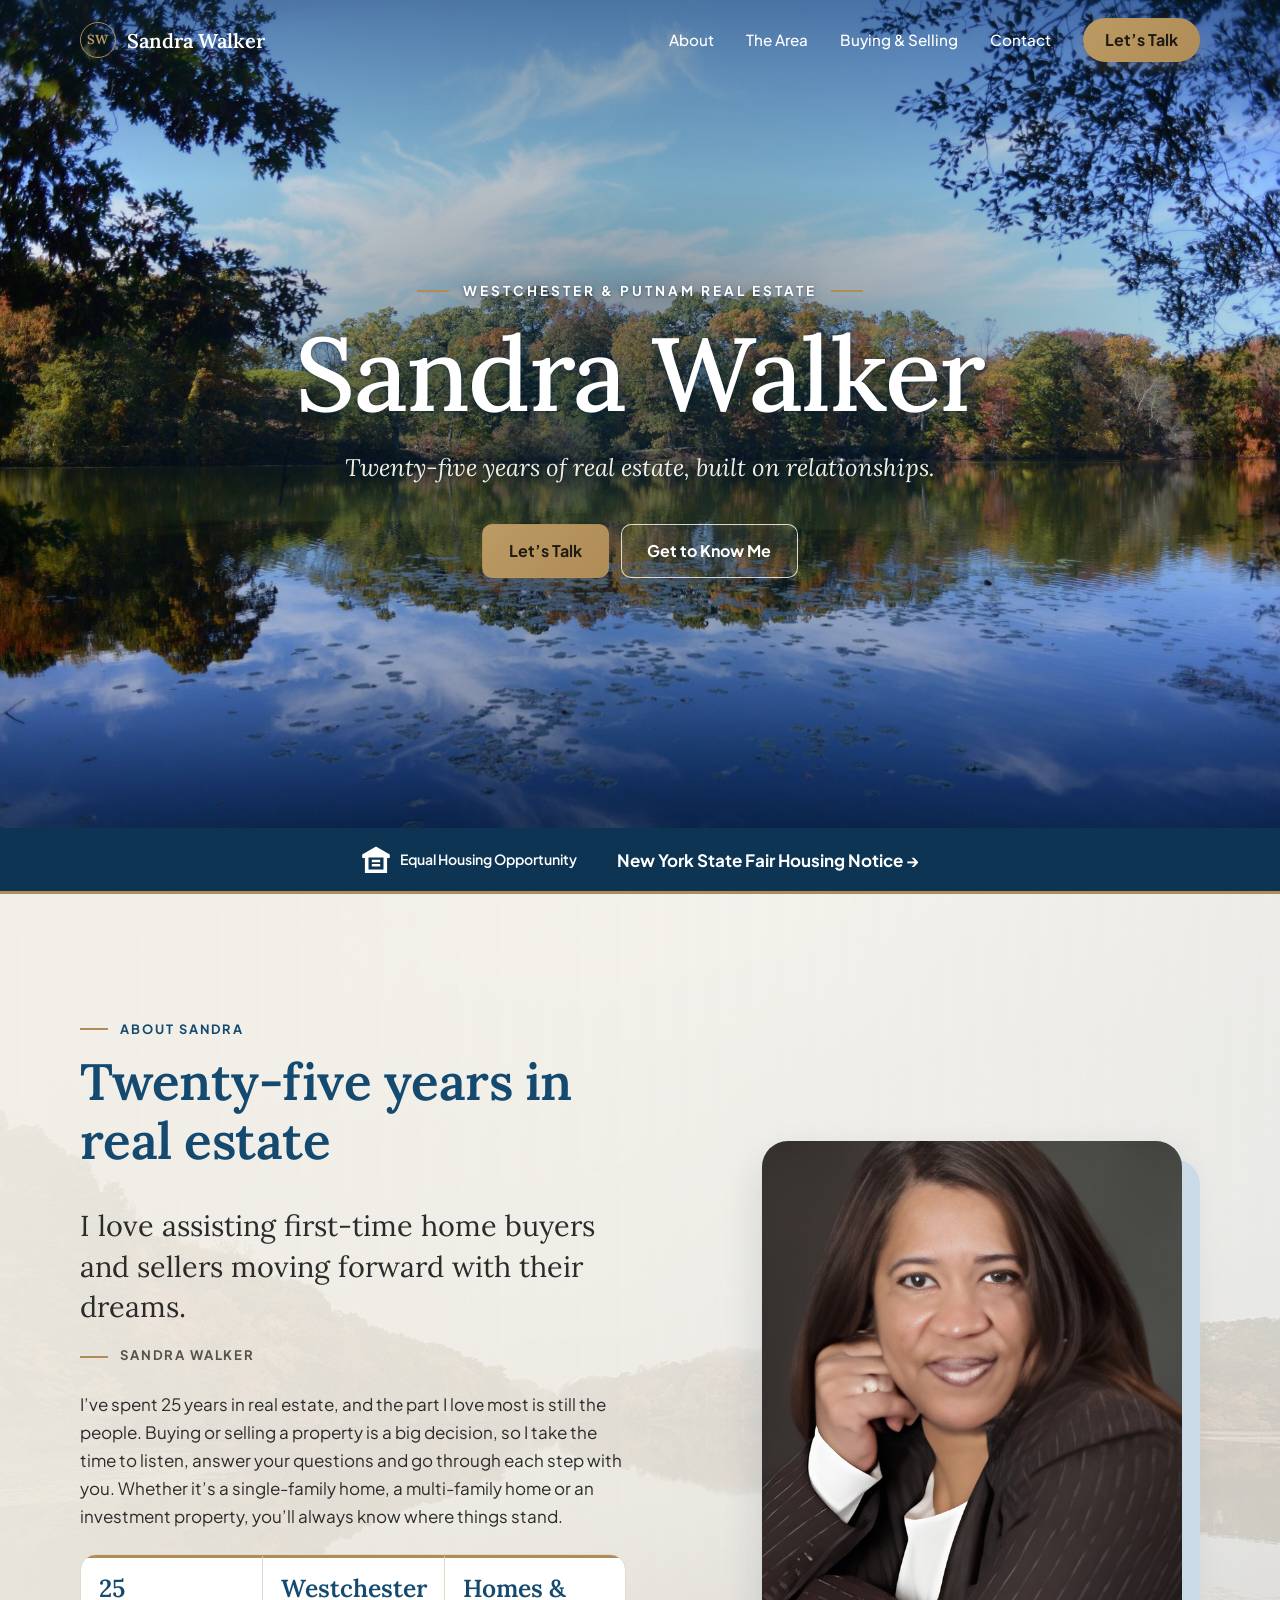
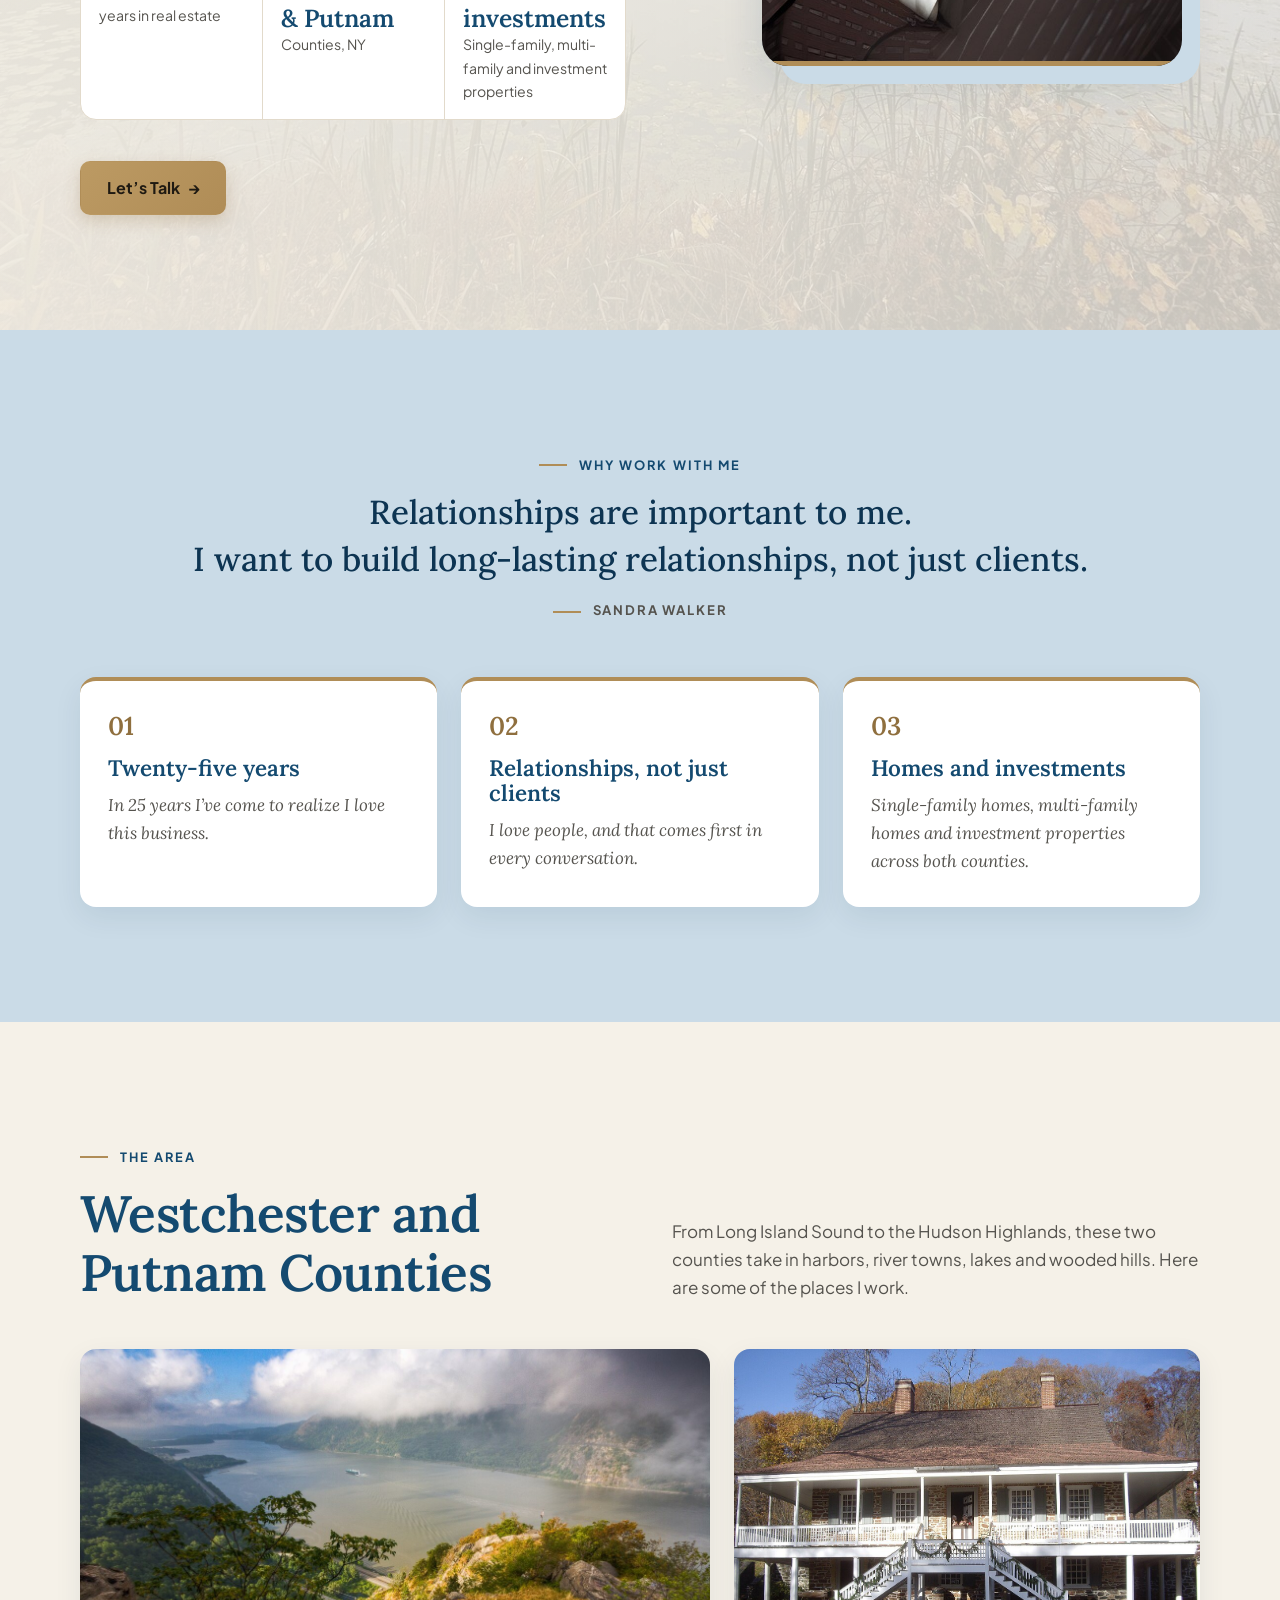
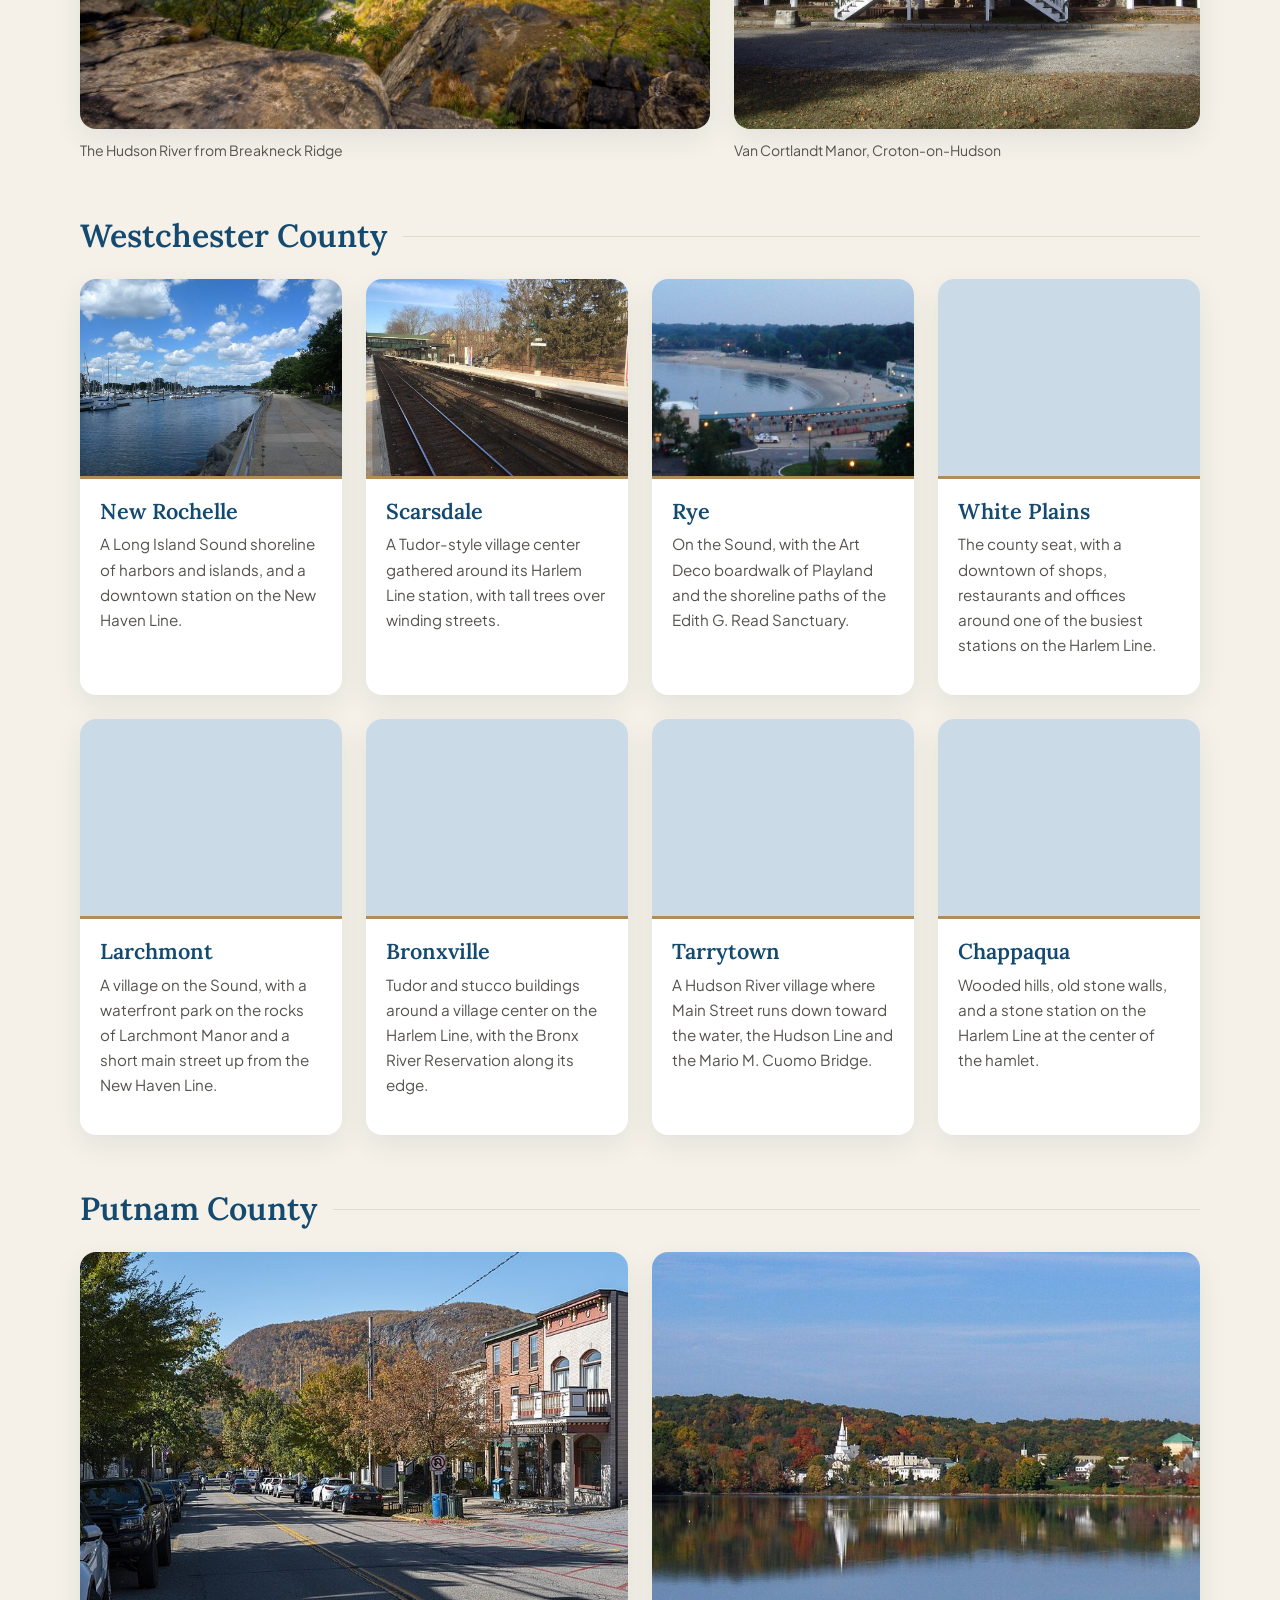
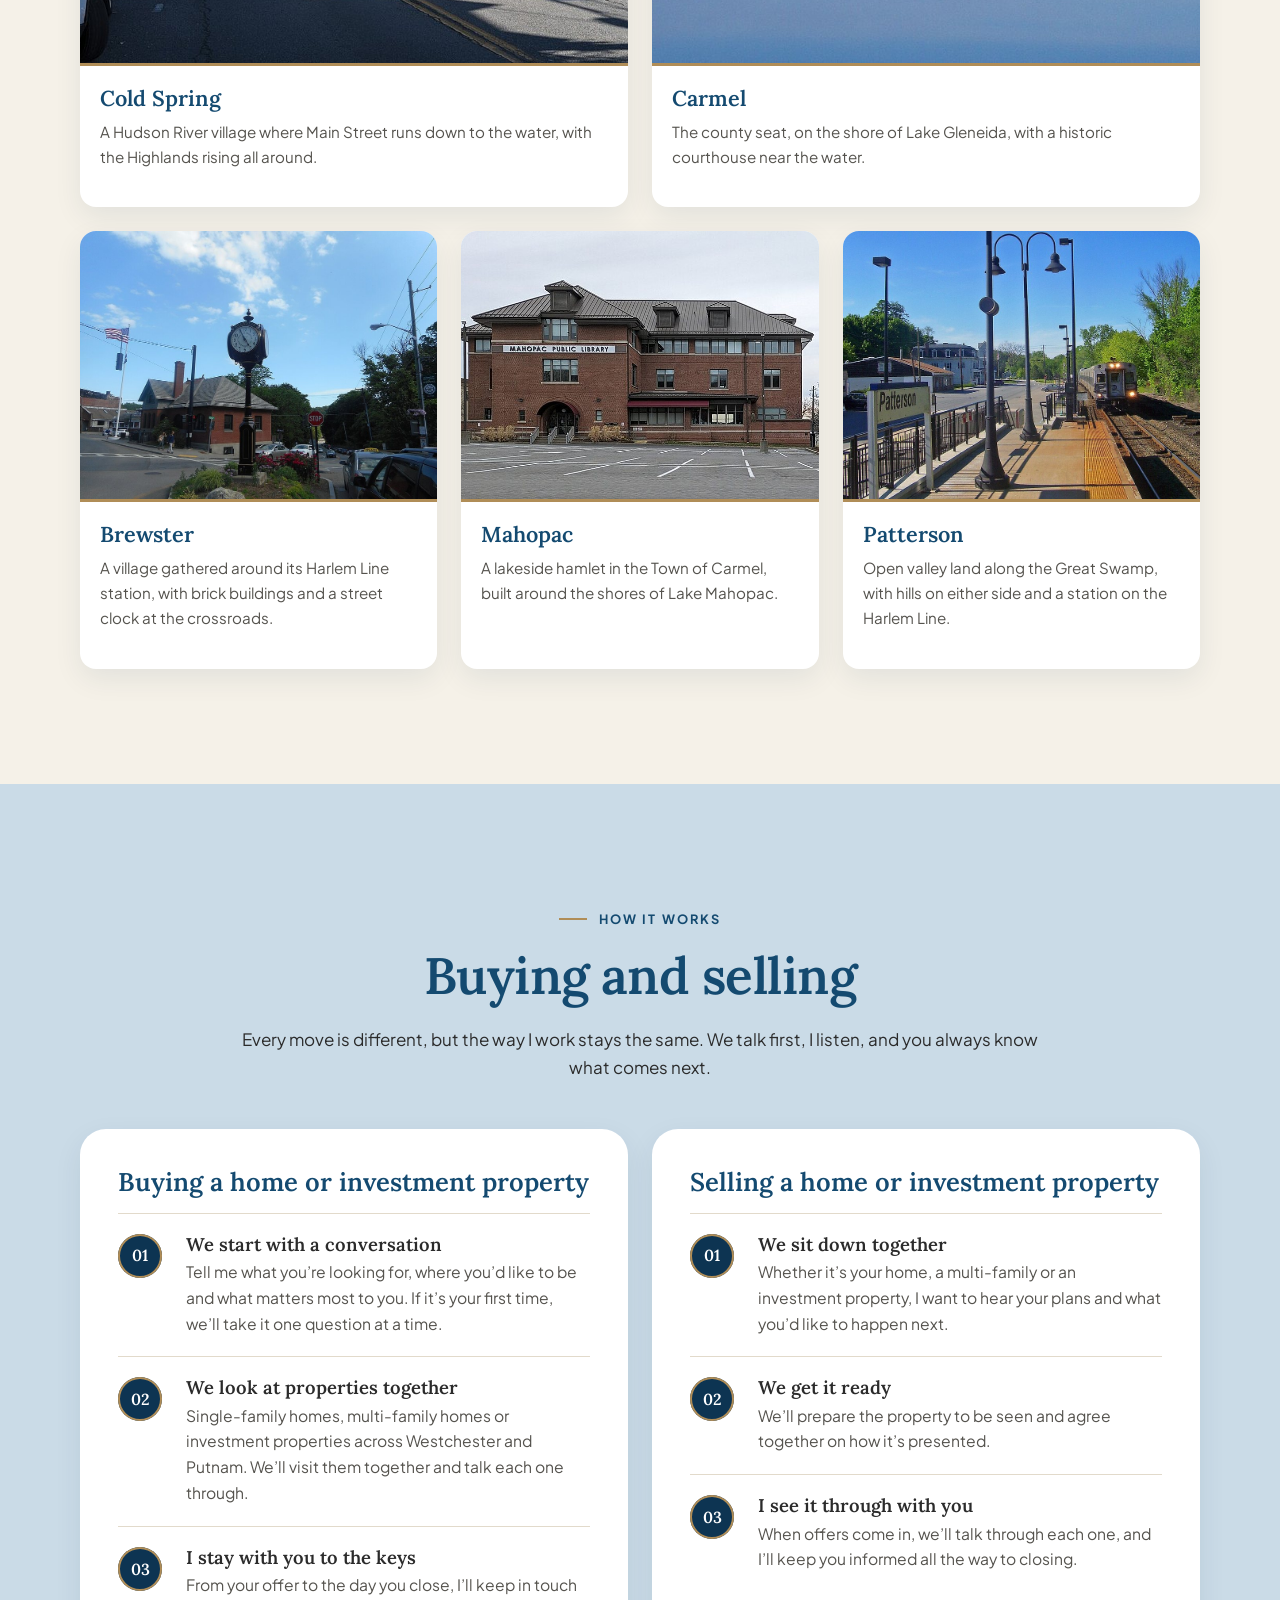
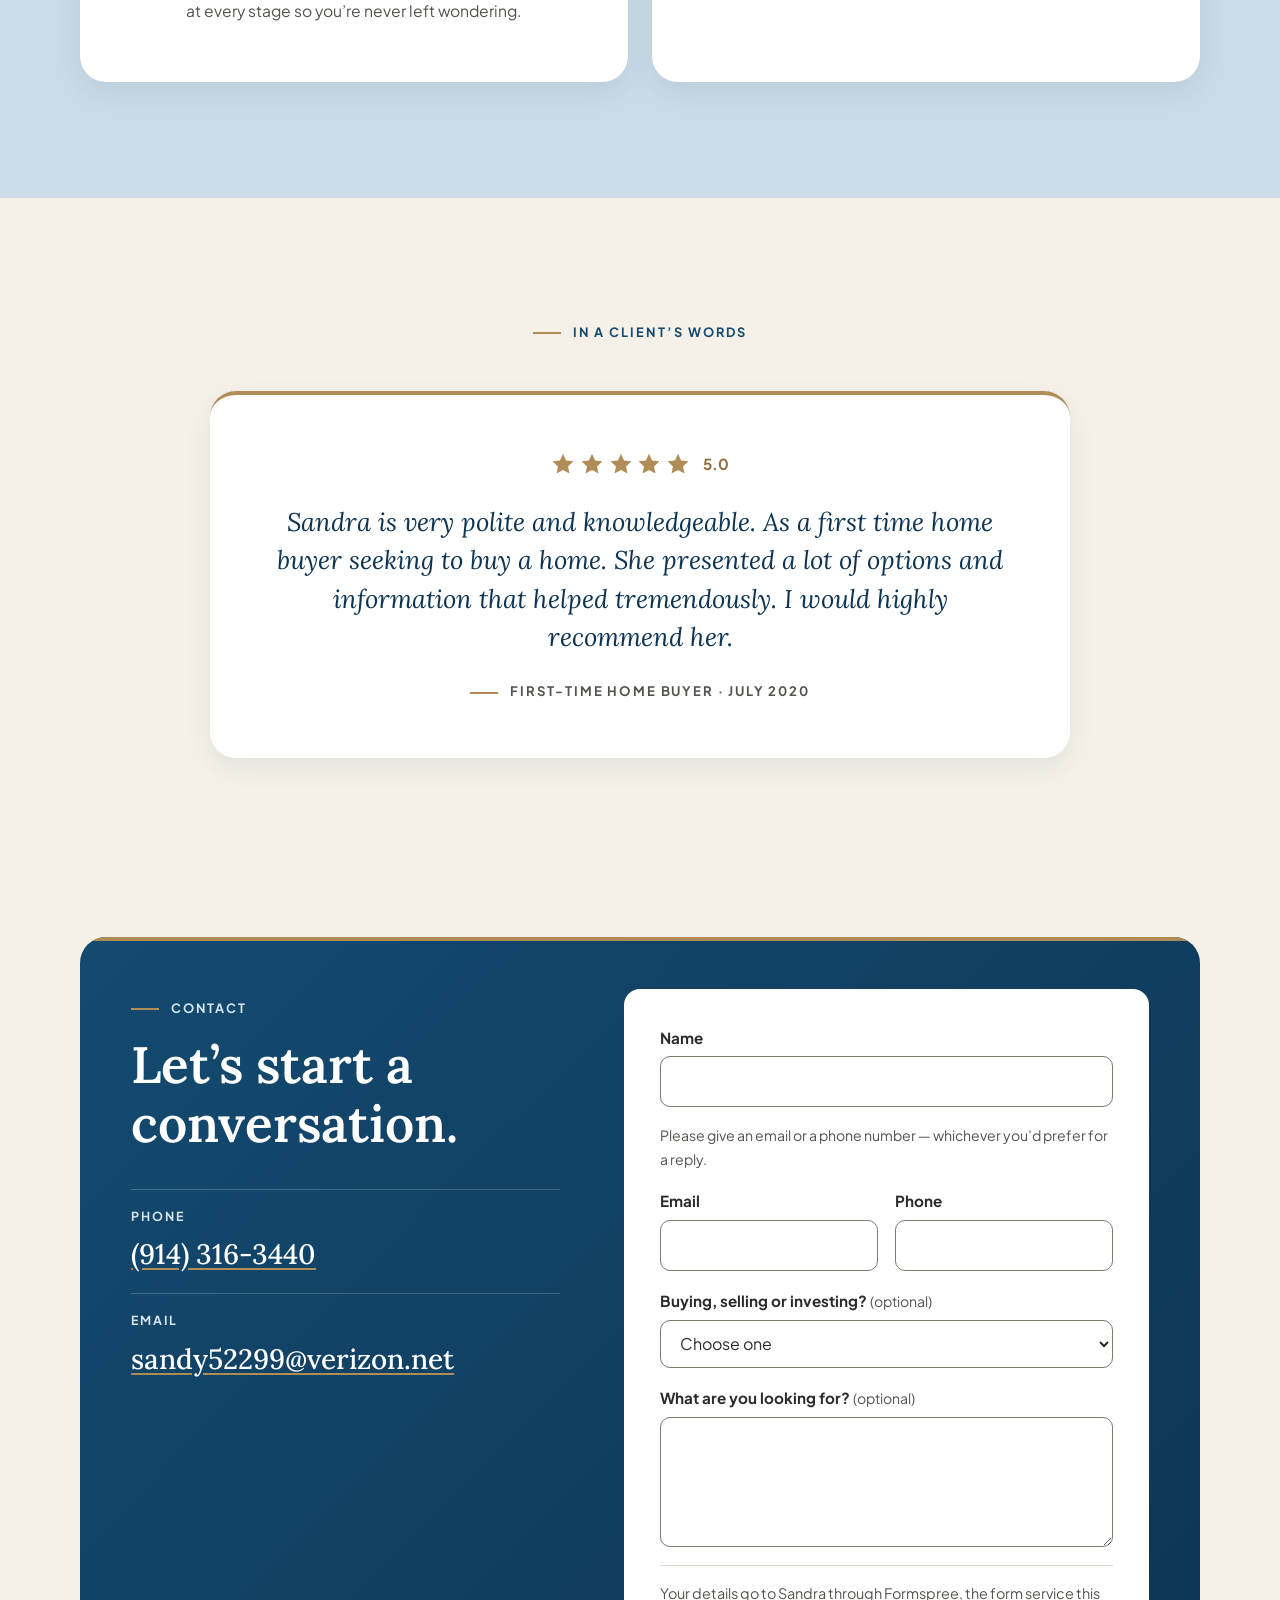
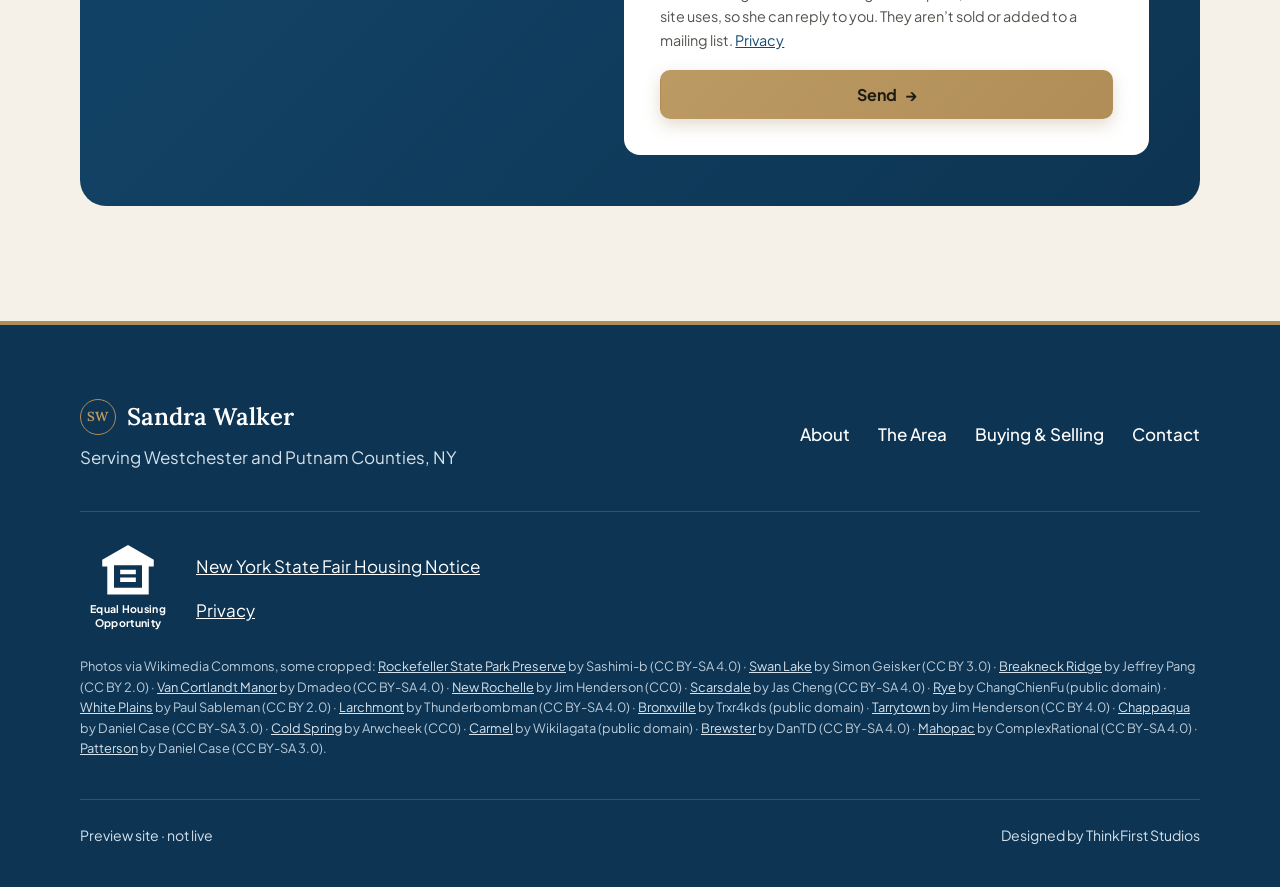
==== commit 4b590db8: "Shrink Fair Housing panel to a slim strip under the hero Co-Authored-By: Claude Opus 5.5 <noreply@an" ====
--- a/index.html
+++ b/index.html
@@ -18,7 +18,7 @@
   <link rel="preconnect" href="https://fonts.googleapis.com">
   <link rel="preconnect" href="https://fonts.gstatic.com" crossorigin>
   <link href="https://fonts.googleapis.com/css2?family=Lora:ital,wght@0,400;0,500;0,600;1,400;1,500&amp;family=Plus+Jakarta+Sans:ital,wght@0,400;0,500;0,600;0,700;0,800;1,400;1,500&amp;display=swap" rel="stylesheet">
-  <link rel="stylesheet" href="styles.css?v=13">
+  <link rel="stylesheet" href="styles.css?v=14">
   <script>document.documentElement.classList.add('js');</script>
 
   <script type="application/ld+json">
@@ -79,17 +79,13 @@
     <!-- Fair Housing + About share one background so there is no gap under the panel -->
     <div class="about-wrap">
 
-    <!-- FAIR HOUSING — homepage element, prominent (B3 + B4). The footer repeats it; the footer alone is not enough. -->
+    <!-- FAIR HOUSING: homepage element, prominent and conspicuous (B3 + B4). The footer repeats it; the footer alone is not enough. -->
     <section class="fair-housing" id="fair-housing" aria-labelledby="fh-title">
-      <div class="wrap">
-        <div class="fh-panel">
-          <div class="eho" role="img" aria-label="Equal Housing Opportunity"><svg viewBox="0 0 100 92" aria-hidden="true" focusable="false"><path fill-rule="evenodd" d="M50 2 4 28v12h9v50h74V40h9V28zM25 38h50v40H25z"/><path d="M36 46h28v8H36zM36 60h28v8H36z"/></svg><span>Equal Housing<br>Opportunity</span></div>
-          <div class="fh-col">
-            <h2 class="fh-title" id="fh-title">Fair Housing</h2>
-            <a class="text-link" href="https://dos.ny.gov/fair-housing-notice" rel="noopener">New York State Fair Housing Notice&nbsp;→</a>
-            <!-- ADD: Standardized Operating Procedures link (broker to supply) -->
-          </div>
-        </div>
+      <div class="wrap fh-strip">
+        <h2 class="visually-hidden" id="fh-title">Fair Housing</h2>
+        <div class="eho eho--inline" role="img" aria-label="Equal Housing Opportunity"><svg viewBox="0 0 100 92" aria-hidden="true" focusable="false"><path fill-rule="evenodd" d="M50 2 4 28v12h9v50h74V40h9V28zM25 38h50v40H25z"/><path d="M36 46h28v8H36zM36 60h28v8H36z"/></svg><span>Equal Housing Opportunity</span></div>
+        <a class="text-link" href="https://dos.ny.gov/fair-housing-notice" rel="noopener">New York State Fair Housing Notice&nbsp;→</a>
+        <!-- ADD: Standardized Operating Procedures link (broker to supply) -->
       </div>
     </section>
 
--- a/styles.css
+++ b/styles.css
@@ -187,7 +187,7 @@
   position: relative; isolation: isolate;
   min-height: clamp(600px, 92vh, 860px);
   display: flex; align-items: center;
-  padding: 120px 0 140px;
+  padding: 120px 0 90px;
   color: #fff; text-align: center;
 }
 .hero-media { position: absolute; inset: 0; z-index: -1; overflow: hidden; background: var(--navy-deep); }
@@ -220,19 +220,17 @@
 }
 .hero-actions { display: flex; flex-wrap: wrap; justify-content: center; gap: .75rem; margin-top: 2.25rem; }
 
-/* ---------- fair housing — overlaps the hero, can't be missed ---------- */
-.fair-housing { position: relative; z-index: 5; margin-top: -84px; }
-.fh-panel {
-  background: var(--white); border-radius: var(--radius-lg); box-shadow: var(--shadow-lift);
-  border-top: 4px solid var(--brass);
-  padding: 1.75rem; display: grid; gap: 1.5rem; align-items: center;
-}
-@media (min-width: 900px) { .fh-panel { grid-template-columns: auto 1fr; gap: 2.5rem; padding: 2rem 2.5rem; } }
-.fh-col { display: flex; flex-direction: column; align-items: flex-start; }
-.fh-title { font-size: 1.45rem; }
+/* ---------- fair housing: slim strip under the hero, full width so it can't be missed ---------- */
+.fair-housing { position: relative; z-index: 5; background: var(--navy); border-bottom: 3px solid var(--brass); }
+.fh-strip { display: flex; flex-wrap: wrap; align-items: center; justify-content: center; gap: .25rem 2.5rem; padding-top: .6rem; padding-bottom: .6rem; }
+.fair-housing .text-link { color: #fff; }
+.fair-housing :focus-visible { outline-color: var(--brass); }
 .eho { display: flex; flex-direction: column; align-items: center; gap: .4rem; width: 96px; flex: none; color: var(--indigo-deep); text-align: center; }
 .eho svg { width: 56px; height: auto; fill: currentColor; }
 .eho span { font-size: .66rem; font-weight: 700; line-height: 1.25; letter-spacing: .03em; }
+.eho--inline { flex-direction: row; gap: .6rem; width: auto; color: #fff; }
+.eho--inline svg { width: 30px; }
+.eho--inline span { font-size: .88rem; font-weight: 600; letter-spacing: 0; }
 
 /* ---------- about ---------- */
 /* Fair Housing + About: one low-opacity landscape behind both — Swan Lake, Rockefeller State Park Preserve (credited in the footer) */
